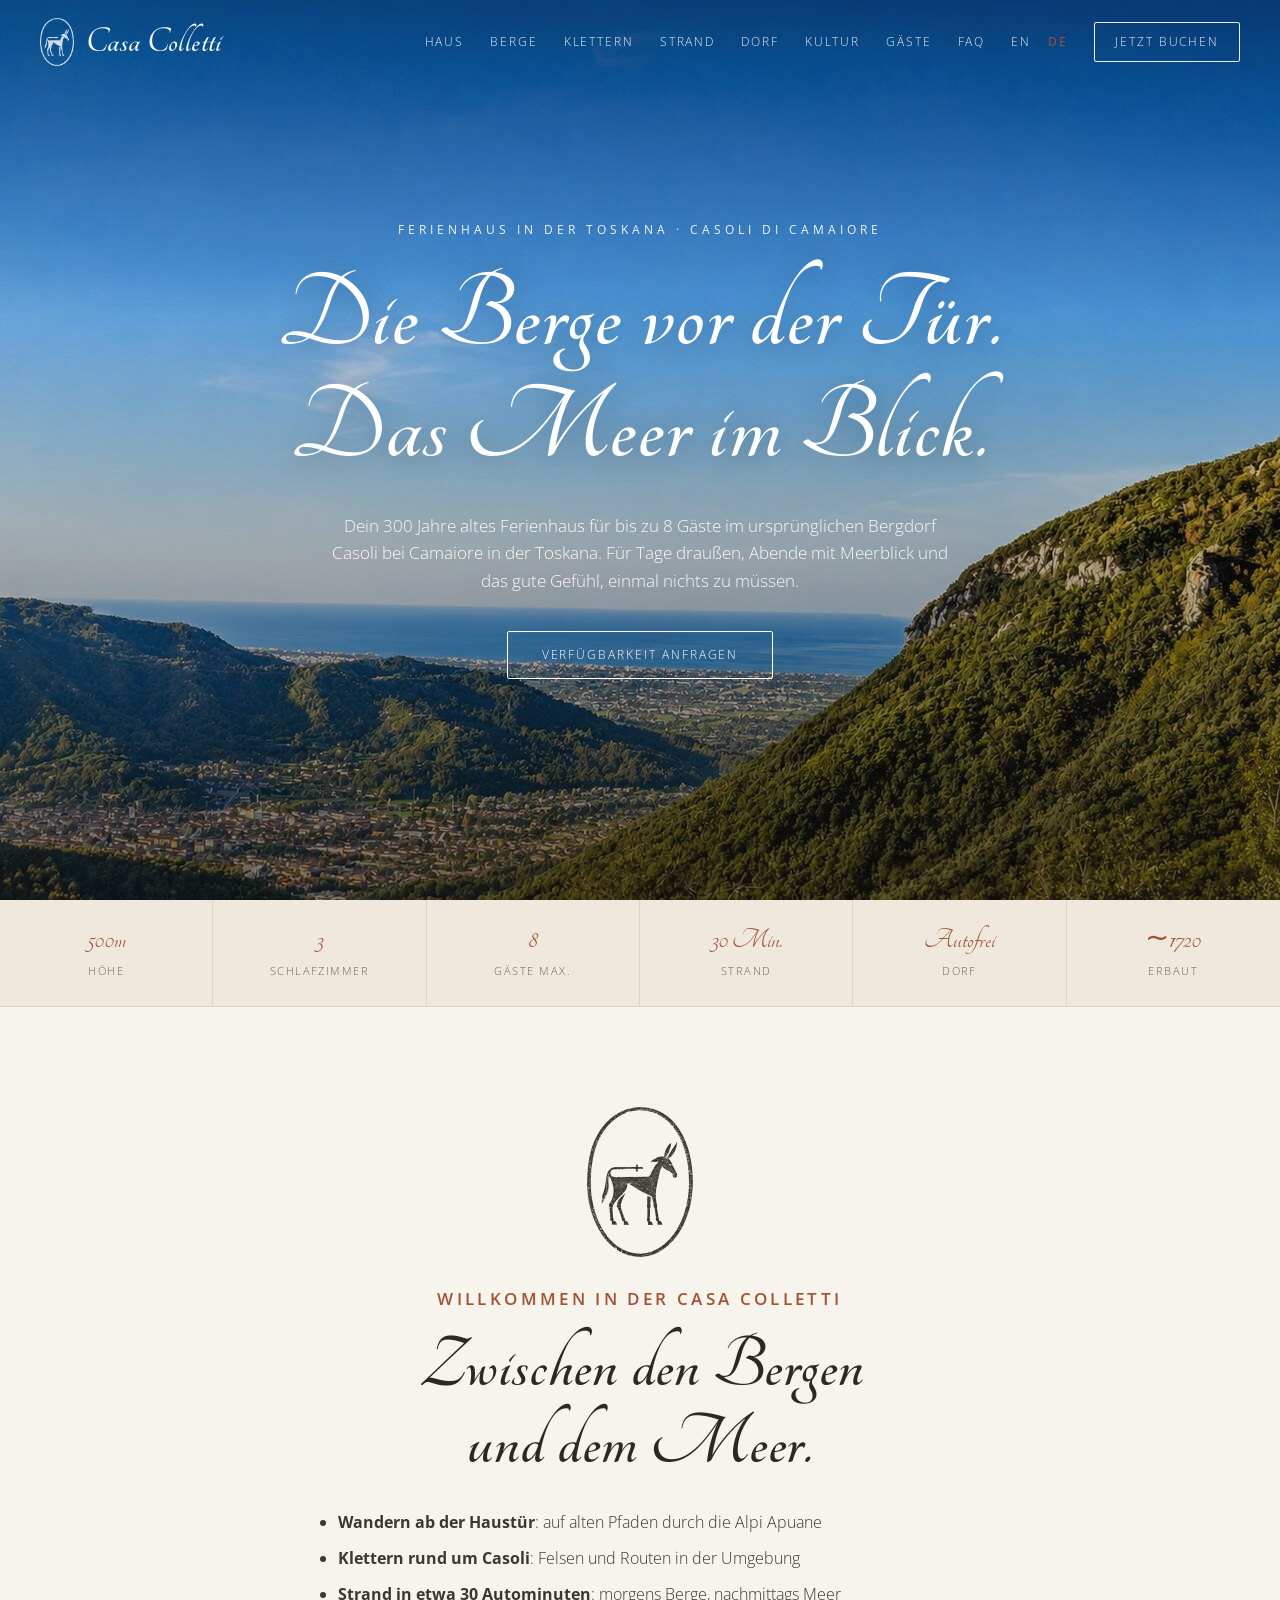
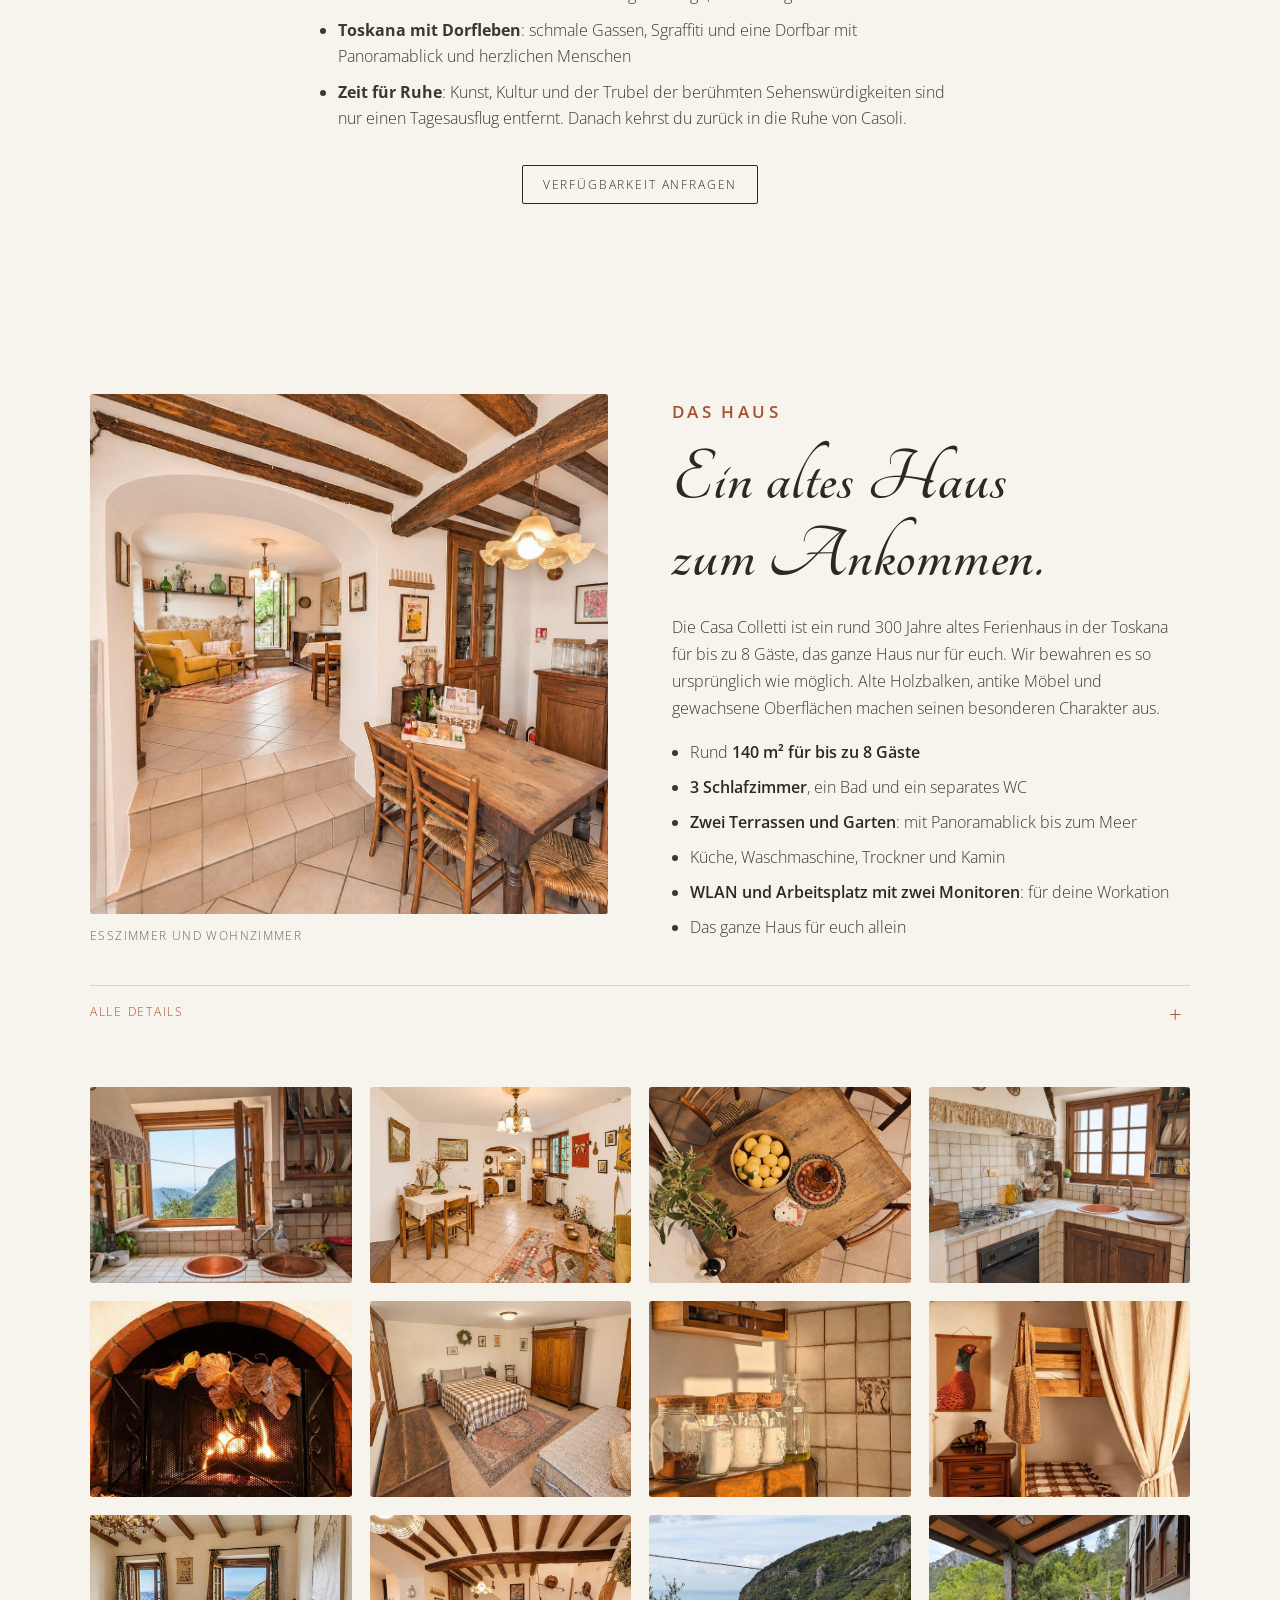
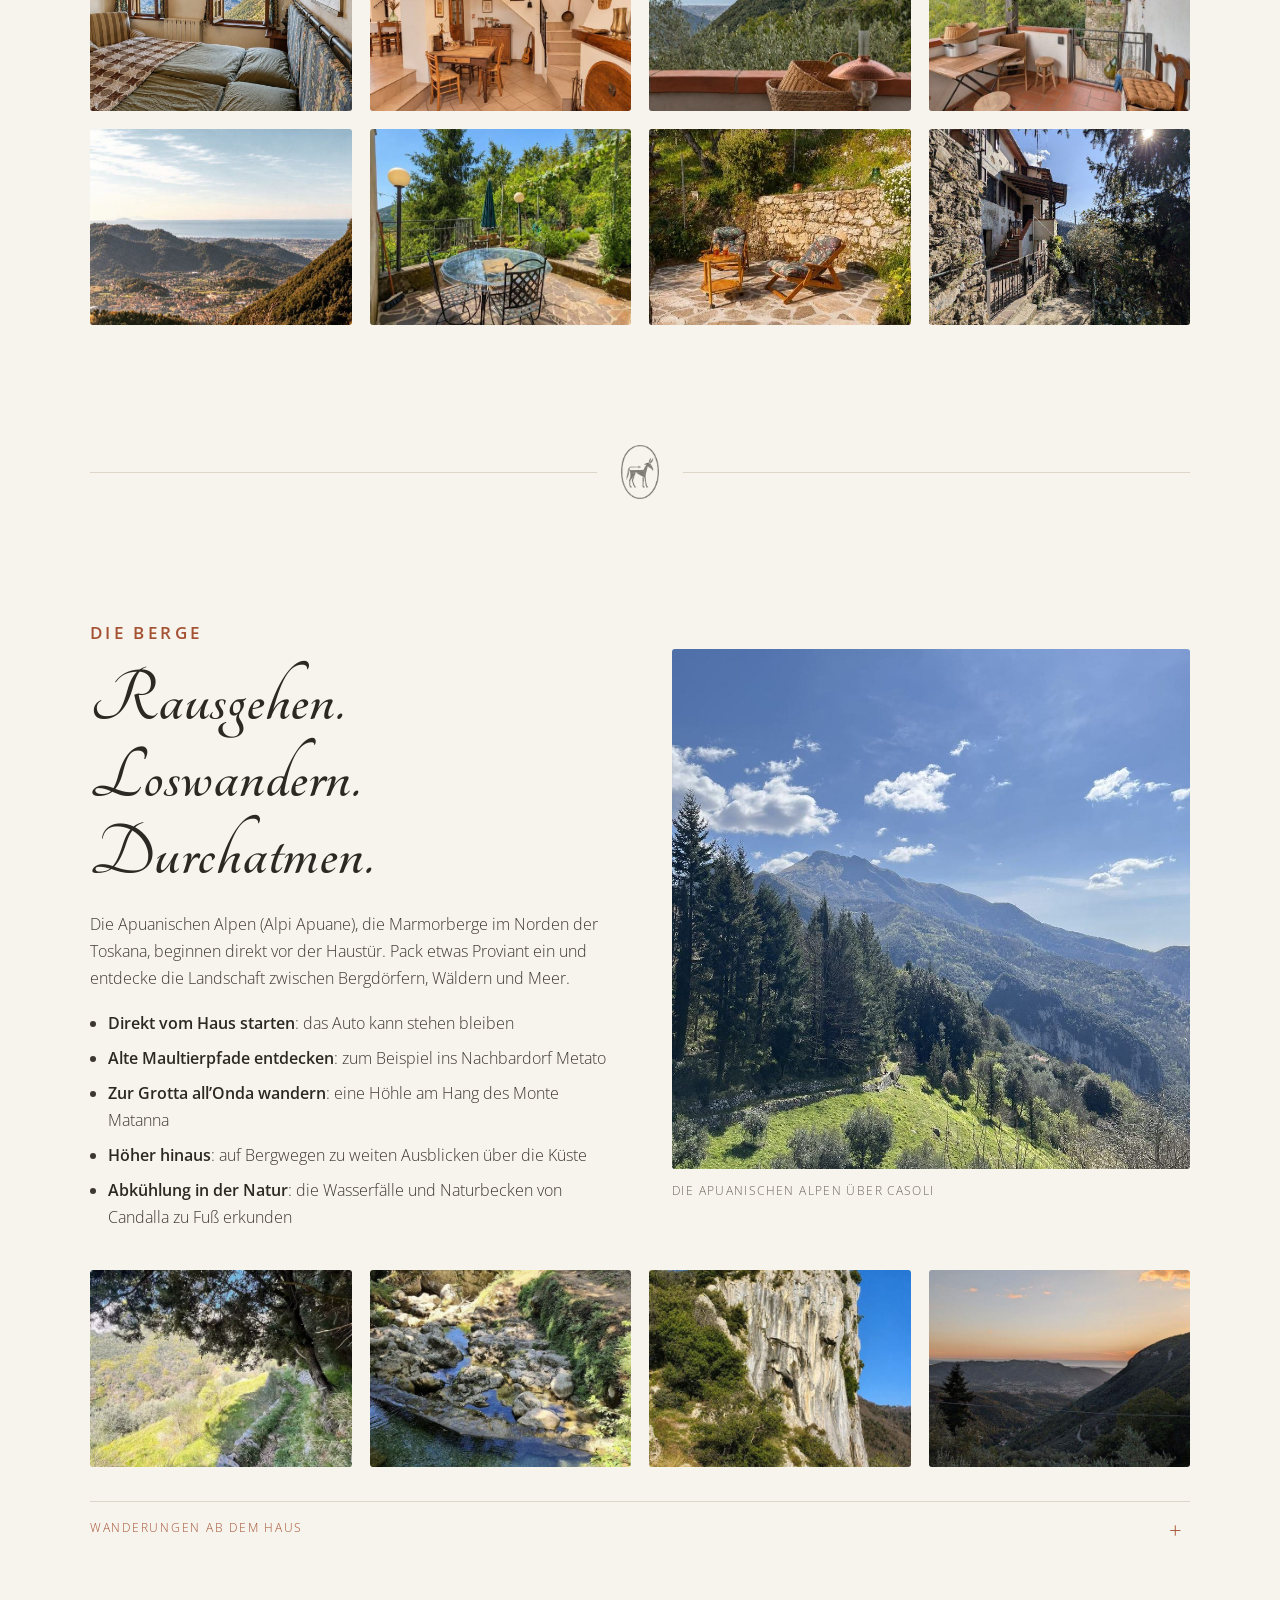
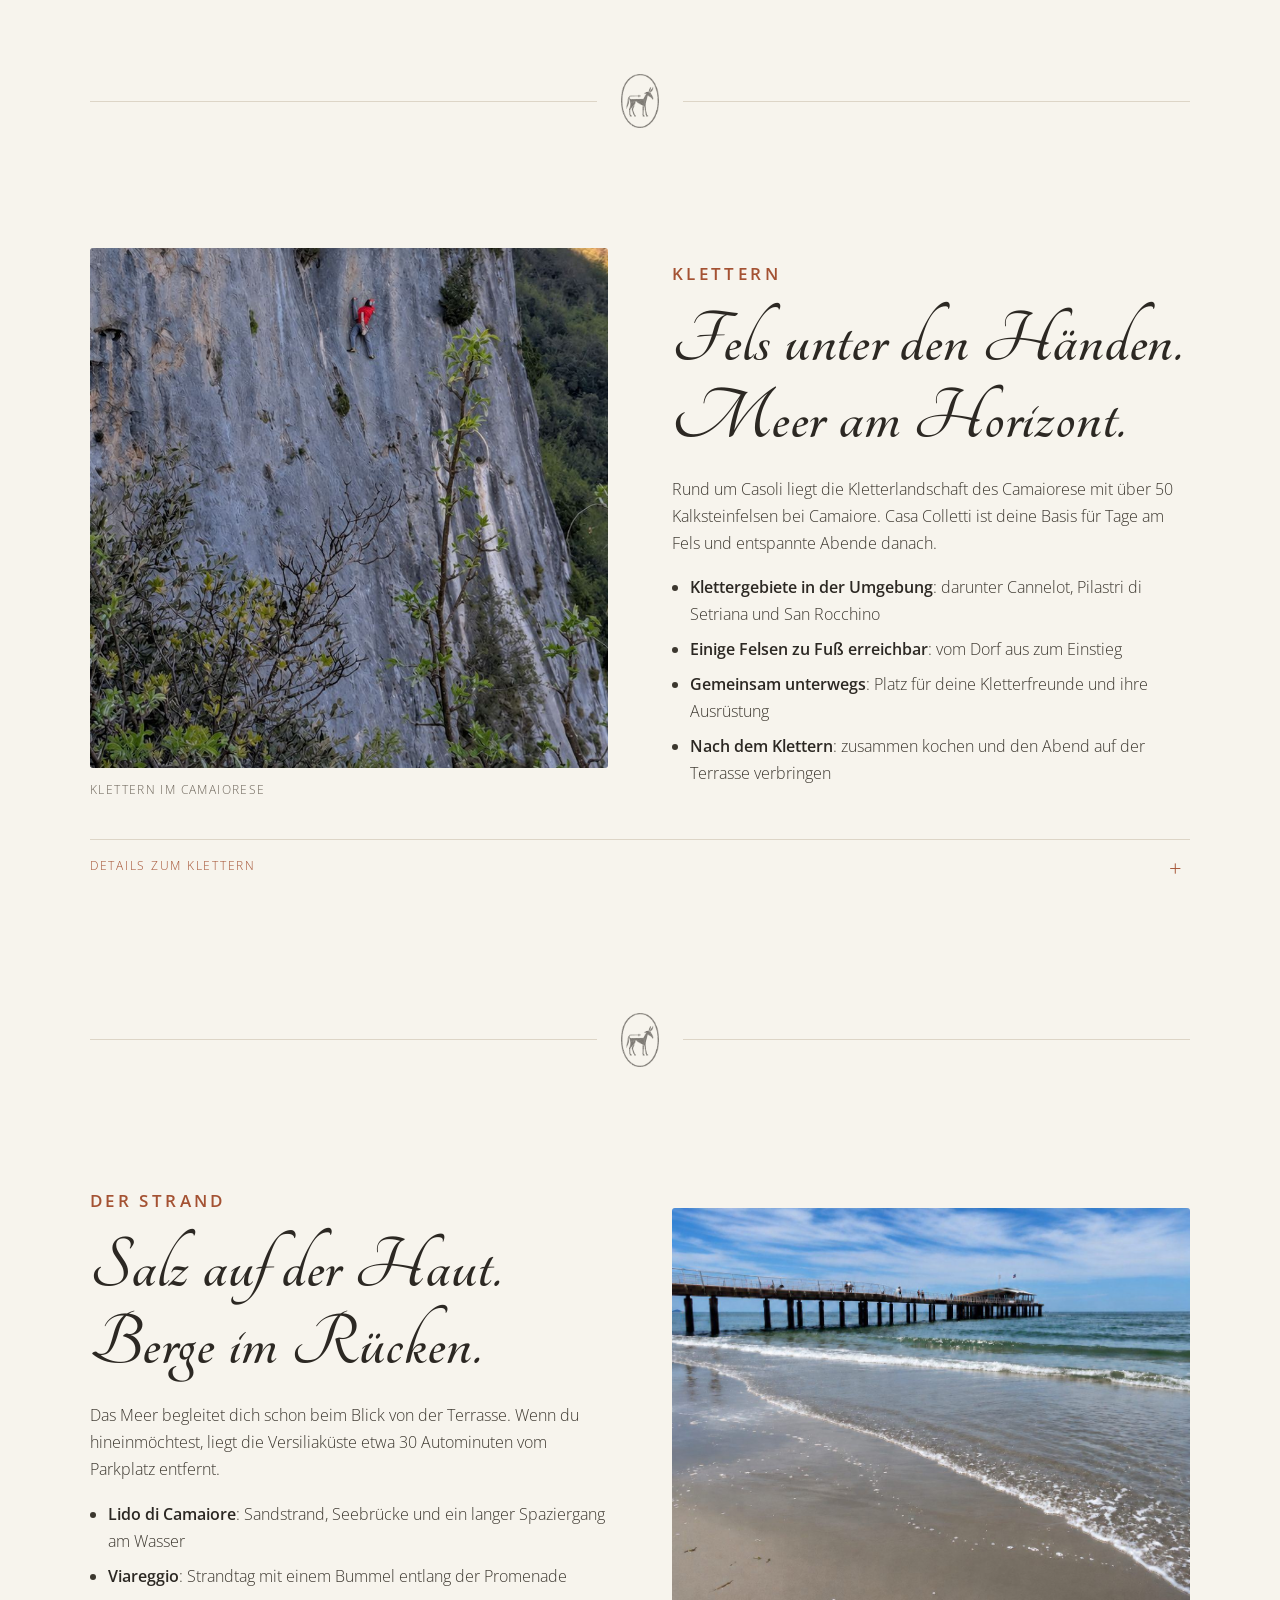
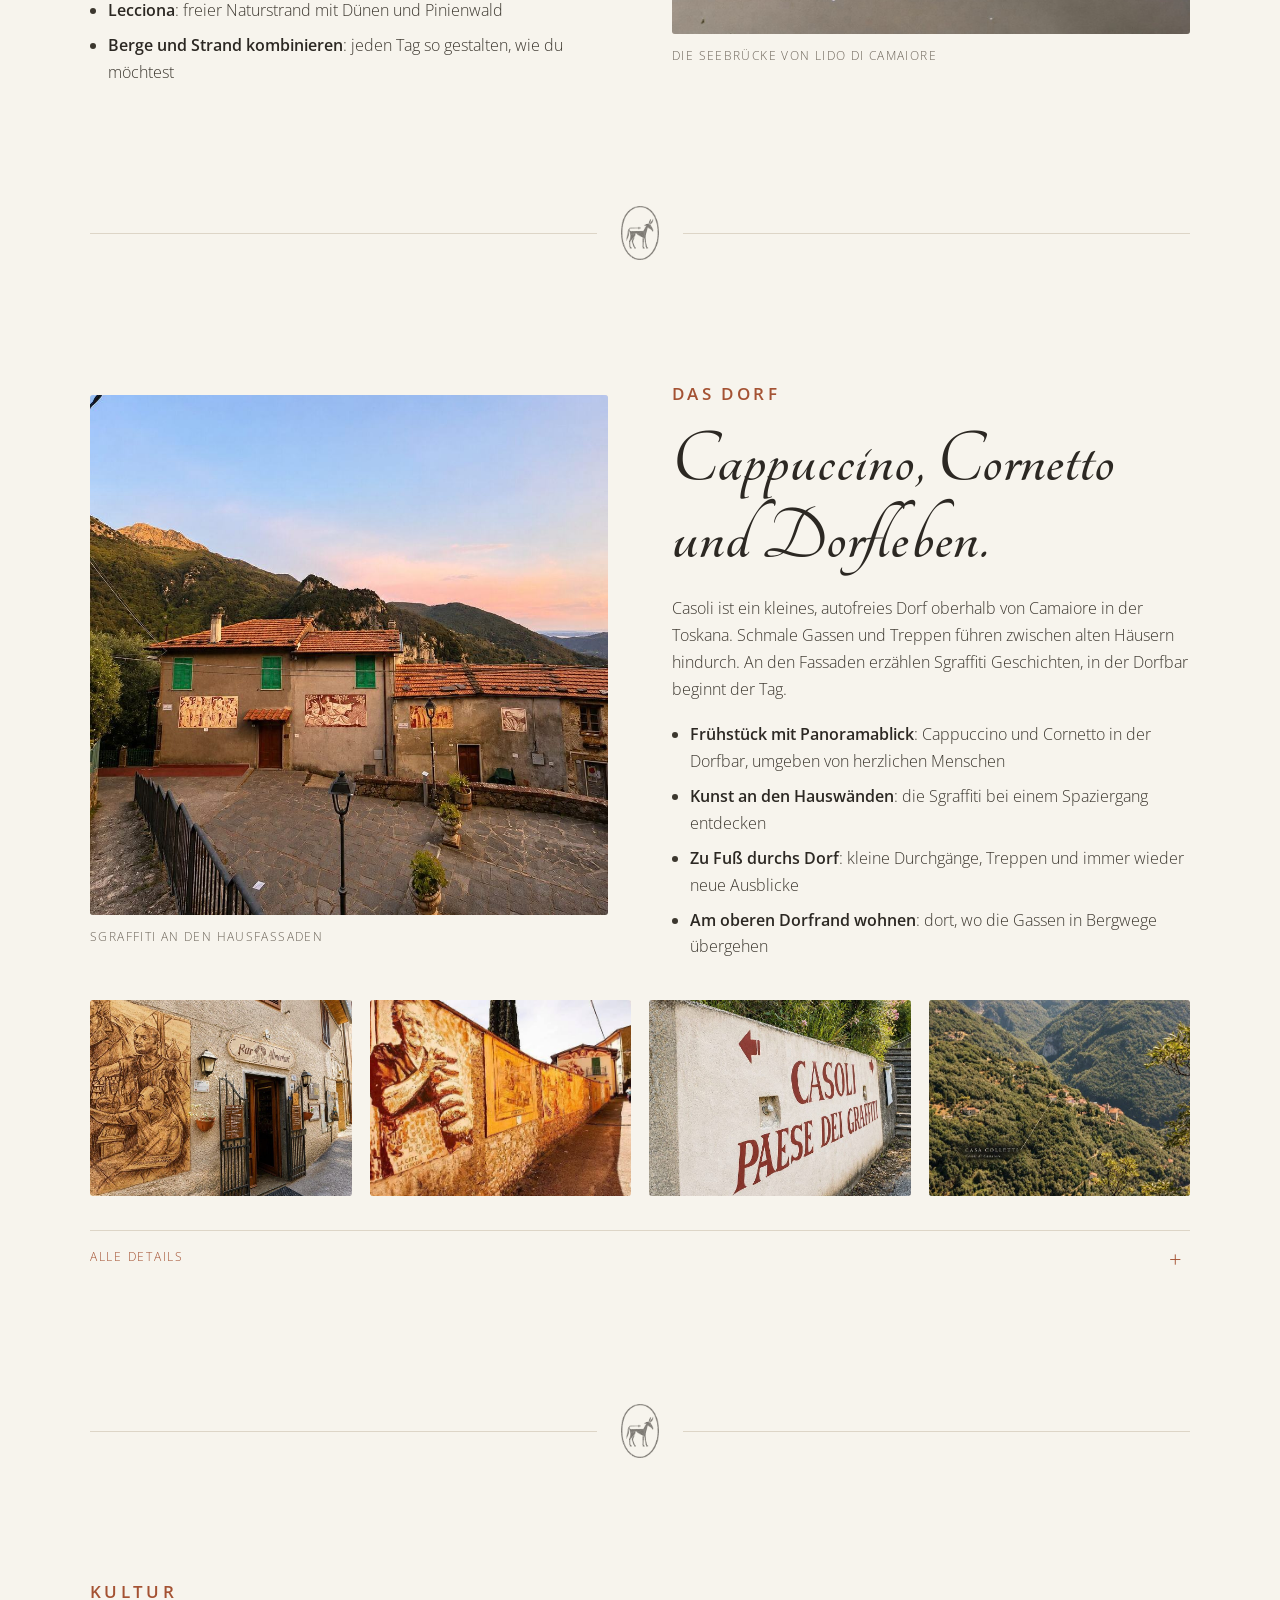
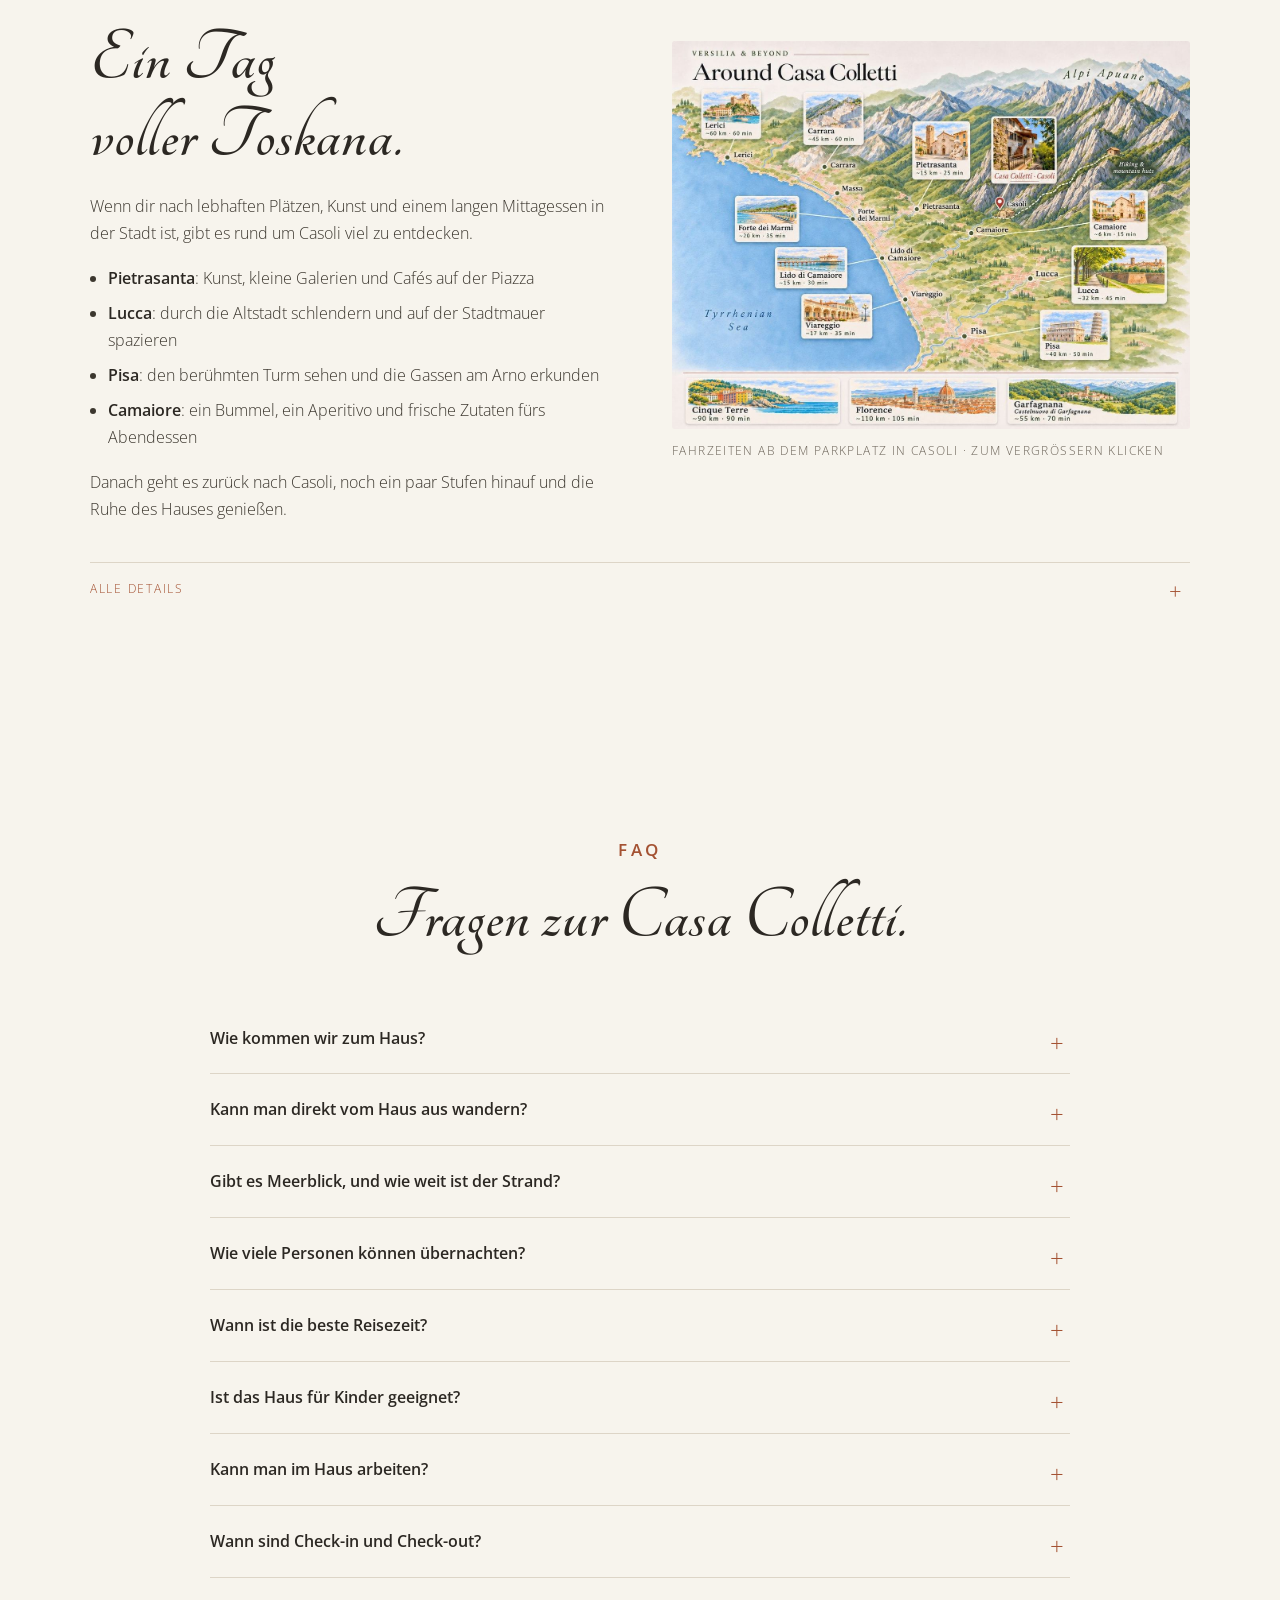
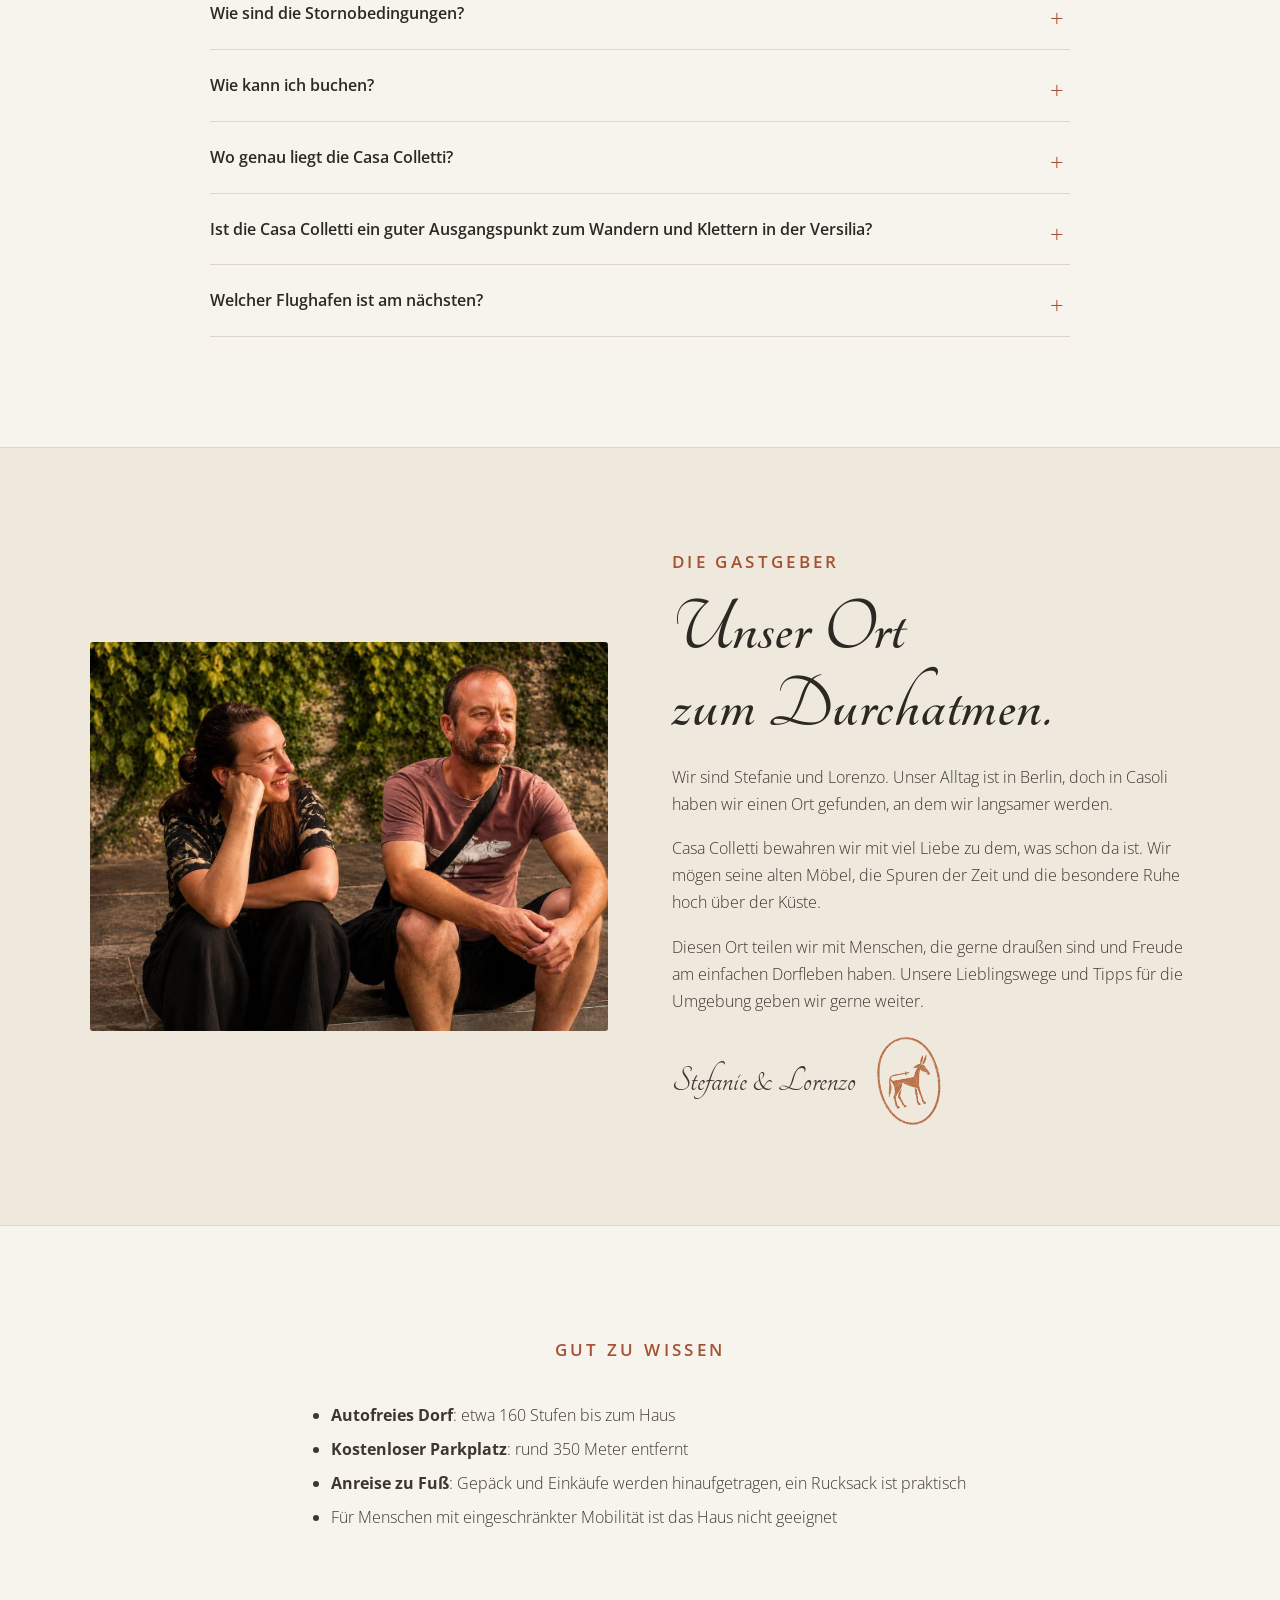
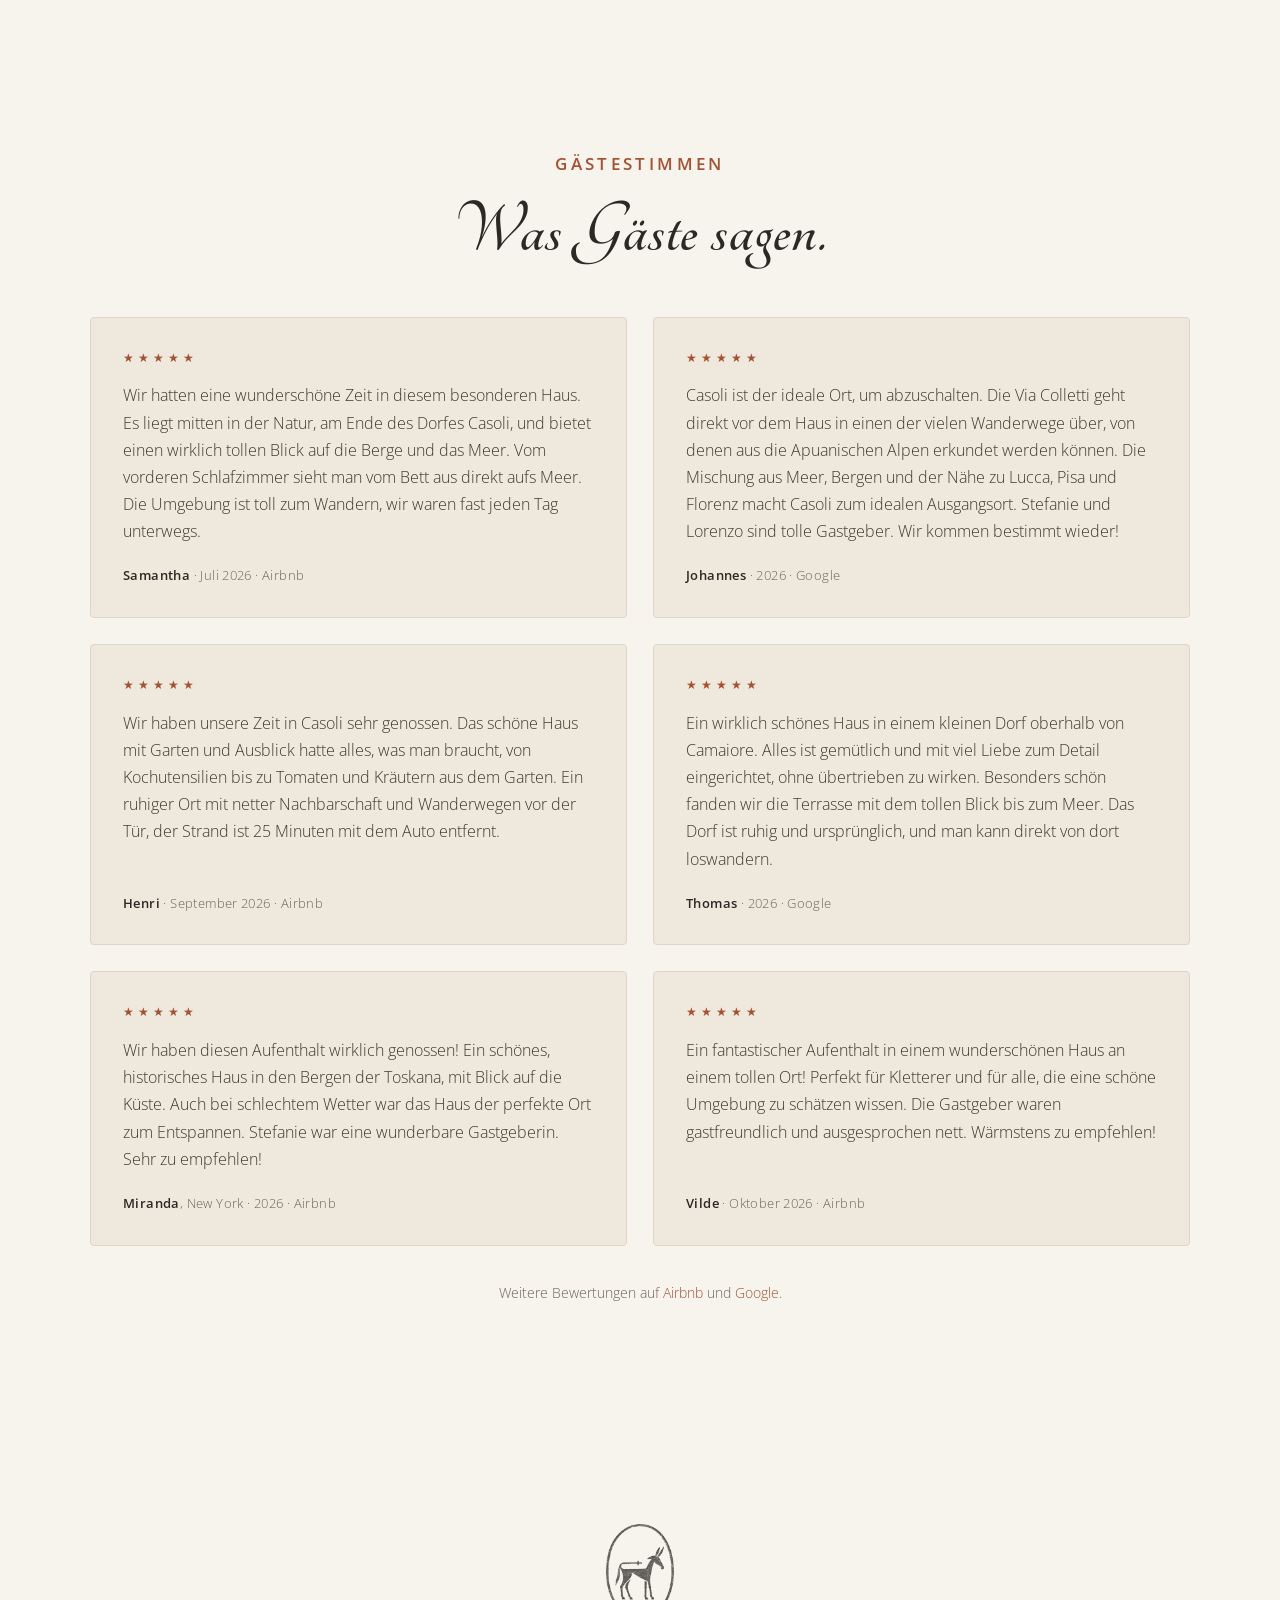
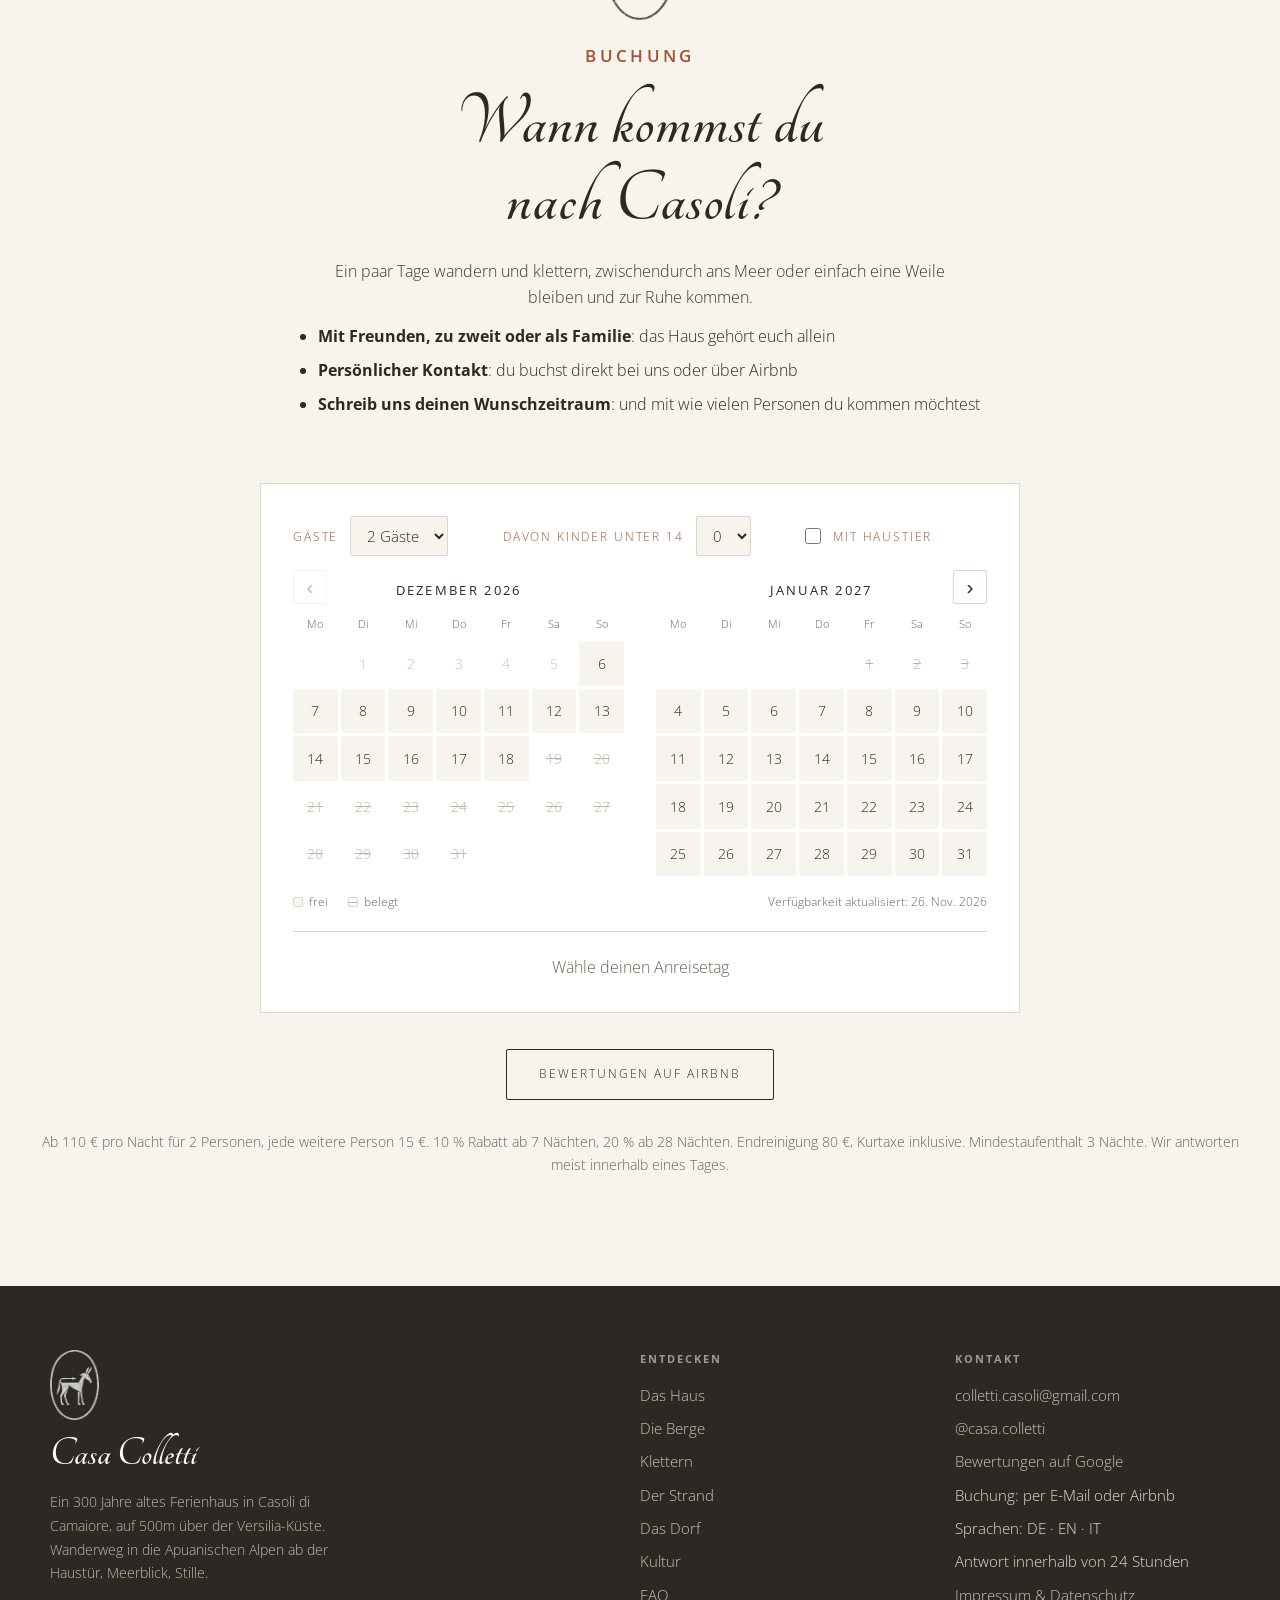
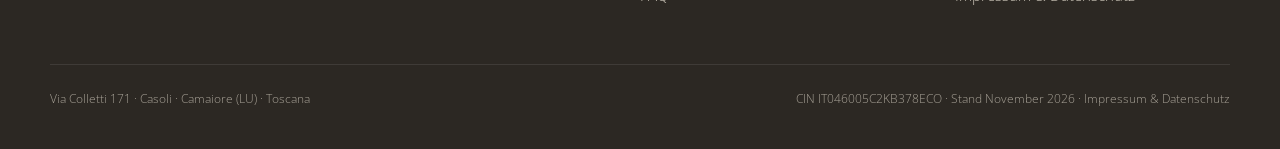
==== de.html @ 476b8777 "Fix VacationRental structured data" ====
<!DOCTYPE html>
<html lang="de">
<head>
<meta charset="UTF-8" />
<meta name="viewport" content="width=device-width, initial-scale=1.0" />
<title>Ferienhaus in der Toskana mit Wandern &amp; Meerblick | Casa Colletti</title>
<meta name="description" content="Die Casa Colletti ist ein 300 Jahre altes Ferienhaus für bis zu 8 Gäste in Casoli (Camaiore, Toskana), 500m über der Versilia-Küste. Wandern ab der Haustür, Klettern in der Nähe, Strand in 30 Minuten, Lucca in 45." />
<meta name="keywords" content="Casa Colletti, Casoli, Camaiore, Versilia, Toskana, Apuanische Alpen, Ferienhaus, Wandern, Klettern, Meerblick, paese dei graffiti" />
<meta property="og:title" content="Ferienhaus in der Toskana mit Wandern &amp; Meerblick | Casa Colletti" />
<meta property="og:description" content="Die Berge vor der Tür, das Meer im Blick. Ein 300 Jahre altes Ferienhaus im toskanischen Bergdorf Casoli." />
<meta property="og:type" content="website" />
<link rel="canonical" href="https://www.casa-colletti.com/de.html" />
<link rel="alternate" hreflang="en" href="https://www.casa-colletti.com/" />
<link rel="alternate" hreflang="de" href="https://www.casa-colletti.com/de.html" />
<link rel="alternate" hreflang="x-default" href="https://www.casa-colletti.com/" />
<meta property="og:url" content="https://www.casa-colletti.com/de.html" />
<meta property="og:locale" content="de_DE" />
<meta property="og:site_name" content="Casa Colletti" />
<meta property="og:image" content="https://www.casa-colletti.com/images/hero-valley-sea.jpg" />
<meta property="og:image" content="https://www.casa-colletti.com/images/casa-colletti-on-the-hillside-above.jpg" />
<meta name="twitter:card" content="summary_large_image" />
<meta name="geo.region" content="IT-LU" />
<meta name="geo.placename" content="Casoli di Camaiore" />
<meta name="geo.position" content="43.9617;10.3269" />
<meta name="ICBM" content="43.9617, 10.3269" />
<script type="application/ld+json">
{
 "@context": "https://schema.org",
 "@type": "VacationRental",
 "priceRange": "€110 to €240 per night",
 "@id": "https://www.casa-colletti.com/#casa-colletti",
 "name": "Casa Colletti",
 "url": "https://www.casa-colletti.com/de.html",
 "description": "300 Jahre altes Ferienhaus für bis zu 8 Gäste im autofreien Bergdorf Casoli (Camaiore, Toskana), 500 m über der Versilia-Küste. Wanderwege in die Apuanischen Alpen beginnen an der Haustür, Kletterfelsen des Camaiorese in der Nähe, Strand in Lido di Camaiore 30 Minuten mit dem Auto.",
 "image": [
  "https://www.casa-colletti.com/images/casa-colletti-on-the-hillside-above.jpg",
  "https://www.casa-colletti.com/images/the-lane-up-to-casa-colletti.jpg",
  "https://www.casa-colletti.com/images/terrace-table-with-a-view-down.jpg",
  "https://www.casa-colletti.com/images/arched-passage-from-the-dining-room.jpg",
  "https://www.casa-colletti.com/images/dining-room-and-living-room-with.jpg",
  "https://www.casa-colletti.com/images/copper-sinks-under-the-kitchen-window.jpg",
  "https://www.casa-colletti.com/images/kitchen-with-gas-stove-and-oven.jpg",
  "https://www.casa-colletti.com/images/dining-area-with-beamed-ceiling-and.jpg",
  "https://www.casa-colletti.com/images/fire-in-the-fireplace.jpg",
  "https://www.casa-colletti.com/images/bedroom-with-wooden-wardrobe.jpg",
  "https://www.casa-colletti.com/images/bunk-bed-with-linen-curtain.jpg",
  "https://www.casa-colletti.com/images/bedroom-with-two-windows-and-a.jpg",
  "https://www.casa-colletti.com/images/covered-terrace-with-table-and-benches.jpg",
  "https://www.casa-colletti.com/images/back-terrace-with-table-and-garden.jpg",
  "https://www.casa-colletti.com/images/garden-with-deck-chairs-and-stone.jpg",
  "https://www.casa-colletti.com/images/view-from-casoli-over-camaiore-to.jpg",
  "https://www.casa-colletti.com/images/hero-valley-sea.jpg"
 ],
 "inLanguage": "de",
 "address": {
  "@type": "PostalAddress",
  "streetAddress": "Via Colletti 171",
  "addressLocality": "Casoli di Camaiore",
  "addressRegion": "LU",
  "addressCountry": "IT"
 },
 "geo": {
  "@type": "GeoCoordinates",
  "latitude": 43.961847,
  "longitude": 10.324581
 },
 "containedInPlace": {
  "@type": "Place",
  "name": "Casoli di Camaiore, Versilia, Toscana"
 },
 "containsPlace": {
  "@type": "Accommodation",
  "additionalType": "EntirePlace",
  "numberOfBedrooms": 3,
  "numberOfFullBathrooms": 1,
  "numberOfPartialBathrooms": 1,
  "bed": {
   "@type": "BedDetails",
   "numberOfBeds": 8
  },
  "occupancy": {
   "@type": "QuantitativeValue",
   "value": 8
  },
  "floorSize": {
   "@type": "QuantitativeValue",
   "value": 140,
   "unitCode": "MTK"
  },
  "amenityFeature": [
   {
    "@type": "LocationFeatureSpecification",
    "name": "WLAN",
    "value": true
   },
   {
    "@type": "LocationFeatureSpecification",
    "name": "Arbeitsplatz mit zwei Monitoren",
    "value": true
   },
   {
    "@type": "LocationFeatureSpecification",
    "name": "Kamin",
    "value": true
   },
   {
    "@type": "LocationFeatureSpecification",
    "name": "Küche",
    "value": true
   },
   {
    "@type": "LocationFeatureSpecification",
    "name": "Gasherd",
    "value": true
   },
   {
    "@type": "LocationFeatureSpecification",
    "name": "Spülmaschine",
    "value": true
   },
   {
    "@type": "LocationFeatureSpecification",
    "name": "Waschmaschine",
    "value": true
   },
   {
    "@type": "LocationFeatureSpecification",
    "name": "Trockner",
    "value": true
   },
   {
    "@type": "LocationFeatureSpecification",
    "name": "Zwei Terrassen",
    "value": true
   },
   {
    "@type": "LocationFeatureSpecification",
    "name": "Garten",
    "value": true
   },
   {
    "@type": "LocationFeatureSpecification",
    "name": "Meerblick",
    "value": true
   },
   {
    "@type": "LocationFeatureSpecification",
    "name": "Bergblick",
    "value": true
   },
   {
    "@type": "LocationFeatureSpecification",
    "name": "Kostenloser Parkplatz in der Nähe",
    "value": true
   }
  ]
 },
 "checkinTime": "12:00",
 "checkoutTime": "16:00",
 "email": "colletti.casoli@gmail.com",
 "identifier": "CIN IT046005C2KB378ECO",
 "knowsLanguage": [
  "de",
  "en",
  "it"
 ],
 "sameAs": [
  "https://www.airbnb.de/rooms/1688939099606951713",
  "https://www.instagram.com/casa.colletti/",
  "https://share.google/Dw5e98mey6lZCneYt"
 ],
 "alternateName": "Casa Colletti, Casoli di Camaiore, Tuscany"
}
</script>
<script type="application/ld+json">
{
 "@context": "https://schema.org",
 "@type": "FAQPage",
 "inLanguage": "de",
 "mainEntity": [
  {
   "@type": "Question",
   "name": "Wie kommen wir zum Haus?",
   "acceptedAnswer": {
    "@type": "Answer",
    "text": "Die Casa Colletti liegt im autofreien Herzen von Casoli, und genau das macht einen großen Teil ihres Charmes aus. Ihr parkt kostenlos etwa 350m unterhalb des Hauses und geht dann rund 160 Stufen hinauf, etwa 10 Minuten. Gepäck und Einkäufe werden von Hand hochgetragen, deshalb ist ein Rucksack praktischer als ein großer Koffer. Wegen der Stufen ist das Haus für Gäste mit eingeschränkter Mobilität leider nicht geeignet."
   }
  },
  {
   "@type": "Question",
   "name": "Kann man direkt vom Haus aus wandern?",
   "acceptedAnswer": {
    "@type": "Answer",
    "text": "Ja! Ein Wanderweg beginnt direkt an der Haustür und führt euch in den Naturpark der Apuanischen Alpen. Das Auto kann den ganzen Tag stehen bleiben."
   }
  },
  {
   "@type": "Question",
   "name": "Gibt es Meerblick, und wie weit ist der Strand?",
   "acceptedAnswer": {
    "@type": "Answer",
    "text": "Ja, von der Terrasse blickt ihr über die Versilia-Küste bis zum Meer. Nach Lido di Camaiore sind es etwa 30 Minuten mit dem Auto, nach Forte dei Marmi und Viareggio etwa 35 Minuten."
   }
  },
  {
   "@type": "Question",
   "name": "Wie viele Personen können übernachten?",
   "acceptedAnswer": {
    "@type": "Answer",
    "text": "Bis zu 8 Gäste: drei Schlafzimmer mit acht Betten, 140m² auf zwei Etagen, ein Bad mit Dusche und Badewanne plus ein separates WC. Das ganze Haus, beide Terrassen und der Garten sind nur für euch."
   }
  },
  {
   "@type": "Question",
   "name": "Wann ist die beste Reisezeit?",
   "acceptedAnswer": {
    "@type": "Answer",
    "text": "Die Casa Colletti ist zu jeder Jahreszeit schön. Frühling (April bis Anfang Juni) und Herbst (September und Oktober) sind perfekt zum Wandern, mit milden Tagen und klarer Sicht. Im Sommer lockt der Strand, und im Winter macht der Kamin das Haus gemütlich."
   }
  },
  {
   "@type": "Question",
   "name": "Ist das Haus für Kinder geeignet?",
   "acceptedAnswer": {
    "@type": "Answer",
    "text": "Kinder sind herzlich willkommen! Wenn sie die 160 Stufen selbst schaffen, werden sie das Dorf und die Wanderwege lieben. Ein Kinderwagen lässt sich nicht bis zum Haus bringen, eine Babytrage ist deshalb die bessere Wahl. Es gibt keinen Pool, aber die Naturpools im Candalla-Tal sind im Sommer eine wunderbare Alternative."
   }
  },
  {
   "@type": "Question",
   "name": "Kann man im Haus arbeiten?",
   "acceptedAnswer": {
    "@type": "Answer",
    "text": "Ja. Das WLAN ist zuverlässig, und es gibt einen Arbeitsplatz mit zwei Monitoren. Morgens arbeiten, nachmittags in die Berge."
   }
  },
  {
   "@type": "Question",
   "name": "Wann sind Check-in und Check-out?",
   "acceptedAnswer": {
    "@type": "Answer",
    "text": "Check-in ab 12:00 Uhr, Check-out bis 16:00 Uhr. Alle Details zur Ankunft schicken wir euch nach der Buchung. Wenn ihr früher ankommen oder später abreisen möchtet, fragt einfach, wir machen es möglich, wenn es geht."
   }
  },
  {
   "@type": "Question",
   "name": "Wie sind die Stornobedingungen?",
   "acceptedAnswer": {
    "@type": "Answer",
    "text": "Pläne können sich ändern, das wissen wir. Bei einer Stornierung 14 Tage oder mehr vor Anreise bekommt ihr den vollen Betrag zurück. Zwischen 14 und 7 Tagen vor Anreise berechnen wir 30% der Buchung. Stornierungen weniger als 7 Tage vor Anreise können nicht erstattet werden."
   }
  },
  {
   "@type": "Question",
   "name": "Wie kann ich buchen?",
   "acceptedAnswer": {
    "@type": "Answer",
    "text": "Schreibt uns einfach an colletti.casoli@gmail.com mit euren Wunschdaten, oder bucht über Airbnb. Der Mindestaufenthalt beträgt 3 Nächte. Wir antworten in der Regel innerhalb eines Tages."
   }
  },
  {
   "@type": "Question",
   "name": "Wo genau liegt die Casa Colletti?",
   "acceptedAnswer": {
    "@type": "Answer",
    "text": "Die Casa Colletti ist ein Ferienhaus in Casoli, einem Bergdorf in der Gemeinde Camaiore (Provinz Lucca, Toskana), auf 500m über der Versilia-Küste. Zum Strand in Lido di Camaiore sind es etwa 30 Minuten mit dem Auto, nach Lucca etwa 45 Minuten und nach Pisa etwa 50 Minuten."
   }
  },
  {
   "@type": "Question",
   "name": "Ist die Casa Colletti ein guter Ausgangspunkt zum Wandern und Klettern in der Versilia?",
   "acceptedAnswer": {
    "@type": "Answer",
    "text": "Ja. Wanderwege in die Apuanischen Alpen beginnen direkt an der Haustür, und das Haus liegt mitten im Klettergebiet Camaiorese mit Felsen wie Cannelot, Pilastro di Setriana und San Rocchino. Einige davon sind vom Dorf aus zu Fuß erreichbar."
   }
  },
  {
   "@type": "Question",
   "name": "Welcher Flughafen ist am nächsten?",
   "acceptedAnswer": {
    "@type": "Answer",
    "text": "Am nächsten liegt der Flughafen Pisa, etwa 50 Minuten mit dem Auto. Der Flughafen Florenz ist etwa 1 Stunde 30 Minuten entfernt. Für Ausflüge ist ein Auto praktisch, es bleibt auf dem kostenlosen Parkplatz unterhalb des Dorfes."
   }
  }
 ]
}
</script>

<link rel="preload" href="fonts/open-sans-latin.woff2" as="font" type="font/woff2" crossorigin />
<style>
@font-face{font-family:'Open Sans';font-style:normal;font-weight:300 800;font-stretch:100%;font-display:swap;src:url(fonts/open-sans-latin.woff2) format('woff2');unicode-range: U+0000-00FF, U+0131, U+0152-0153, U+02BB-02BC, U+02C6, U+02DA, U+02DC, U+0304, U+0308, U+0329, U+2000-206F, U+20AC, U+2122, U+2191, U+2193, U+2212, U+2215, U+FEFF, U+FFFD;}
@font-face{font-family:'Tangerine';font-style:normal;font-weight:400;font-display:swap;src:url(fonts/tangerine-400-latin.woff2) format('woff2');unicode-range: U+0000-00FF, U+0131, U+0152-0153, U+02BB-02BC, U+02C6, U+02DA, U+02DC, U+0304, U+0308, U+0329, U+2000-206F, U+20AC, U+2122, U+2191, U+2193, U+2212, U+2215, U+FEFF, U+FFFD;}
@font-face{font-family:'Tangerine';font-style:normal;font-weight:700;font-display:swap;src:url(fonts/tangerine-700-latin.woff2) format('woff2');unicode-range: U+0000-00FF, U+0131, U+0152-0153, U+02BB-02BC, U+02C6, U+02DA, U+02DC, U+0304, U+0308, U+0329, U+2000-206F, U+20AC, U+2122, U+2191, U+2193, U+2212, U+2215, U+FEFF, U+FFFD;}
</style>
<style>
  :root{
    --ink:#2c2823;
    --soft:#6b6358;
    --line:#ddd5c7;
    --paper:#f7f4ed;
    --paper-2:#efe9dd;
    --terra:#a45233;
    --terra-dark:#8a4329;
    --green:#4d5a44;
    --serif:'Tangerine', 'Cormorant Garamond', Georgia, serif;
    --sans:'Open Sans', -apple-system, BlinkMacSystemFont, 'Segoe UI', sans-serif;
  }
  *{box-sizing:border-box;margin:0;padding:0}
  html{scroll-behavior:smooth}
  body{
    font-family:var(--sans);
    color:var(--ink);
    background:var(--paper);
    font-weight:300;
    line-height:1.65;
    -webkit-font-smoothing:antialiased;
  }
  img{display:block;max-width:100%}
  a{color:inherit;text-decoration:none}

  /* ---------- NAV ---------- */
  header.nav{
    position:fixed;top:0;left:0;right:0;z-index:50;
    display:flex;align-items:center;justify-content:space-between;
    padding:18px 40px;
    background:rgba(247,244,237,0);
    transition:background .4s ease, padding .4s ease, box-shadow .4s ease;
  }
  header.nav.scrolled{
    background:rgba(247,244,237,.96);
    box-shadow:0 1px 0 var(--line);
    padding:12px 40px;
  }
  .brand{
    font-family:var(--serif);
    font-size:2.3rem;font-weight:700;letter-spacing:.01em;line-height:1;
    color:#fff;transition:color .4s ease;
  }
  header.nav.scrolled .brand{color:var(--ink)}
  nav.menu{display:flex;align-items:center;gap:26px}
  nav.menu a{
    font-size:.74rem;letter-spacing:.16em;text-transform:uppercase;
    color:#fff;opacity:.92;transition:color .4s ease, opacity .2s ease;
  }
  header.nav.scrolled nav.menu a{color:var(--ink)}
  nav.menu a:hover{opacity:.6}
  .lang{display:flex;gap:6px;font-size:.72rem;letter-spacing:.12em}
  .lang a.active{color:var(--terra);font-weight:500}
  .lang span{opacity:.5}
  .btn{
    display:inline-block;border:1px solid currentColor;
    padding:9px 20px;font-size:.72rem;letter-spacing:.16em;text-transform:uppercase;
    border-radius:2px;transition:background .25s ease,color .25s ease;
  }
  nav.menu .btn{color:#fff}
  header.nav.scrolled nav.menu .btn{color:var(--terra)}
  nav.menu .btn:hover{background:var(--terra);border-color:var(--terra);color:#fff;opacity:1}
  .menu-toggle{display:none;background:none;border:none;cursor:pointer;color:#fff}
  header.nav.scrolled .menu-toggle{color:var(--ink)}

  /* ---------- HERO ---------- */
  .hero{
    position:relative;height:100vh;min-height:600px;
    display:flex;align-items:center;justify-content:center;text-align:center;
    color:#fff;overflow:hidden;
    background:linear-gradient(160deg,#7d8a72,#5a6450);
  }
  .hero img.bg{
    position:absolute;inset:0;width:100%;height:100%;object-fit:cover;
    z-index:0;
  }
  .hero::after{
    content:"";position:absolute;inset:0;z-index:1;
    background:linear-gradient(180deg,rgba(20,18,15,.45),rgba(20,18,15,.15) 35%,rgba(20,18,15,.55));
  }
  .hero-inner{position:relative;z-index:2;padding:0 24px;max-width:900px}
  .eyebrow{
    font-size:.78rem;letter-spacing:.32em;text-transform:uppercase;
    opacity:.92;margin-bottom:22px;
  }
  .hero h1{
    font-family:var(--serif);font-weight:700;
    font-size:clamp(3.6rem,9vw,7rem);line-height:1;letter-spacing:.01em;
    text-shadow:0 2px 30px rgba(0,0,0,.3);
  }
  .hero p.sub{
    margin:26px auto 0;max-width:620px;font-size:1.05rem;font-weight:300;opacity:.95;
  }
  .hero .btn.book{
    margin-top:36px;border-color:#fff;color:#fff;padding:13px 34px;font-size:.76rem;
  }
  .hero .btn.book:hover{background:#fff;color:var(--ink)}

  /* ---------- FACT STRIP ---------- */
  .strip{
    display:grid;grid-template-columns:repeat(6,1fr);
    background:var(--paper-2);border-bottom:1px solid var(--line);
  }
  .strip .cell{
    padding:26px 14px;text-align:center;border-right:1px solid var(--line);
  }
  .strip .cell:last-child{border-right:none}
  .strip .k{font-family:var(--serif);font-size:1.8rem;color:var(--terra);line-height:1}
  .strip .l{font-size:.66rem;letter-spacing:.14em;text-transform:uppercase;color:var(--soft);margin-top:8px}

  /* ---------- SECTIONS ---------- */
  section.block{padding:110px 40px;max-width:1180px;margin:0 auto}
  .sec-label{
    font-size:.72rem;letter-spacing:.26em;text-transform:uppercase;color:var(--terra);
    margin-bottom:18px;
  }
  h2{
    font-family:var(--serif);font-weight:700;
    font-size:clamp(3rem,6vw,5rem);line-height:1;letter-spacing:.01em;
    margin-bottom:6px;
  }
  .split{display:grid;grid-template-columns:1fr 1fr;gap:64px;align-items:start}
  .split .text{padding-top:30px}
  .split .media{margin-top:70px}
  .split.rev .text{order:2;padding-top:70px}
  .split.rev .media{order:1;margin-top:0}
  .text p{margin-top:18px;color:#3c372f;font-size:1.02rem}
  .media{position:relative}
  .media img{
    width:100%;height:520px;object-fit:cover;border-radius:3px;
    background:linear-gradient(135deg,var(--paper-2),#d9cfbd);
  }
  .media .caption{
    font-size:.72rem;letter-spacing:.12em;text-transform:uppercase;color:var(--soft);
    margin-top:12px;
  }

  /* spec table */
  .specs{margin-top:34px;border-top:1px solid var(--line)}
  .specs .row{
    display:flex;justify-content:space-between;gap:20px;
    padding:11px 0;border-bottom:1px solid var(--line);
    font-size:.92rem;
  }
  .specs .row .sk{color:var(--soft);letter-spacing:.04em}
  .specs .row .sv{text-align:right;color:var(--ink)}

  /* full-bleed image band */
  .band{
    height:70vh;min-height:420px;position:relative;overflow:hidden;
    background:linear-gradient(160deg,#8a7d68,#5e5544);
    display:flex;align-items:center;justify-content:center;
  }
  .band img{position:absolute;inset:0;width:100%;height:100%;object-fit:cover}
  .band::after{content:"";position:absolute;inset:0;background:rgba(25,22,18,.34)}
  .band .quote{
    position:relative;z-index:2;color:#fff;text-align:center;max-width:860px;padding:0 30px;
    font-family:var(--serif);font-weight:700;font-size:clamp(2.6rem,5vw,4.2rem);line-height:1.15;
    text-shadow:0 2px 24px rgba(0,0,0,.4);
  }

  /* gallery grid for walks / climbing tables */
  table.data{width:100%;border-collapse:collapse;margin-top:30px;font-size:.92rem}
  table.data th{
    text-align:left;font-weight:500;letter-spacing:.08em;text-transform:uppercase;
    font-size:.68rem;color:var(--terra);padding:0 16px 12px 0;border-bottom:1px solid var(--line);
  }
  table.data td{padding:16px 16px 16px 0;border-bottom:1px solid var(--line);vertical-align:top;color:#3c372f}
  table.data td:first-child{font-weight:400;color:var(--ink);white-space:nowrap}
  table.data td.t{white-space:nowrap;color:var(--soft)}
  .fine{font-size:.82rem;color:var(--soft);margin-top:18px;font-style:italic}

  /* photo gallery, staggered */
  .gallery{display:grid;grid-template-columns:repeat(3,1fr);gap:18px;margin-top:8px;align-items:start}
  .gallery img{
    width:100%;object-fit:cover;border-radius:3px;
    background:linear-gradient(135deg,var(--paper-2),#d9cfbd);
  }
  .gallery img:nth-child(3n+1){aspect-ratio:4/3}
  .gallery img:nth-child(3n+2){aspect-ratio:3/4;margin-top:54px}
  .gallery img:nth-child(3n){aspect-ratio:1/1;margin-top:26px}

  /* FAQ */
  .faq{max-width:860px;margin:0 auto}
  details.q{border-bottom:1px solid var(--line)}
  details.q summary{
    list-style:none;cursor:pointer;padding:22px 40px 22px 0;position:relative;
    font-family:var(--sans);font-size:1.02rem;font-weight:600;color:var(--ink);
  }
  details.q summary::-webkit-details-marker{display:none}
  details.q summary::after{
    content:"+";position:absolute;right:6px;top:20px;font-size:1.5rem;color:var(--terra);
    transition:transform .25s ease;font-family:var(--sans);font-weight:300;
  }
  details.q[open] summary::after{transform:rotate(45deg)}
  details.q .a{padding:0 0 24px;color:#3c372f;font-size:1rem;max-width:740px}

  /* hosts */
  .hosts{background:var(--paper-2);border-top:1px solid var(--line);border-bottom:1px solid var(--line)}
  .hosts .inner{max-width:1180px;margin:0 auto;padding:100px 40px;display:grid;grid-template-columns:1fr 1fr;gap:64px;align-items:center}
  .hosts .media img{height:560px}

  /* booking / footer */
  .booking{padding:110px 40px;text-align:center}
  .booking h2{margin-bottom:18px}
  .booking p.lead{max-width:660px;margin:0 auto;color:#3c372f}
  .booking .cta{display:flex;gap:16px;justify-content:center;flex-wrap:wrap;margin-top:36px}
  .booking .btn{font-size:.78rem;padding:14px 32px}
  .booking .btn.primary{background:var(--terra);border-color:var(--terra);color:#fff}
  .booking .btn.primary:hover{background:var(--terra-dark);border-color:var(--terra-dark)}
  .booking .btn.ghost:hover{background:var(--ink);border-color:var(--ink);color:#fff}
  .pricing{margin-top:30px;font-size:.88rem;color:var(--soft)}

  footer.site{background:var(--ink);color:#e9e2d4;padding:64px 40px 40px}
  footer.site .fcols{max-width:1180px;margin:0 auto;display:grid;grid-template-columns:2fr 1fr 1fr;gap:40px}
  footer.site .brand-f{font-family:var(--serif);font-weight:700;font-size:2.6rem;line-height:1;color:#fff;margin-bottom:14px}
  footer.site p{font-size:.9rem;opacity:.8;max-width:320px}
  footer.site h4{font-size:.7rem;letter-spacing:.18em;text-transform:uppercase;opacity:.6;margin-bottom:14px}
  footer.site ul{list-style:none}
  footer.site ul li{margin-bottom:9px;font-size:.92rem}
  footer.site ul li a{opacity:.85}
  footer.site ul li a:hover{opacity:1;color:#fff}
  footer.site .legal{
    max-width:1180px;margin:48px auto 0;padding-top:24px;border-top:1px solid rgba(255,255,255,.14);
    display:flex;justify-content:space-between;flex-wrap:wrap;gap:12px;font-size:.78rem;opacity:.65;
  }

  /* ---------- RESPONSIVE ---------- */
  @media(max-width:900px){
    header.nav{padding:16px 20px}
    header.nav.scrolled{padding:12px 20px}
    nav.menu{
      position:fixed;top:0;right:0;height:100vh;width:74%;max-width:320px;
      flex-direction:column;align-items:flex-start;justify-content:center;gap:22px;
      background:var(--paper);padding:40px;transform:translateX(100%);transition:transform .35s ease;
      box-shadow:-10px 0 40px rgba(0,0,0,.15);
    }
    nav.menu.open{transform:translateX(0)}
    nav.menu a,header.nav nav.menu a{color:var(--ink);font-size:.82rem}
    nav.menu .btn,header.nav nav.menu .btn{color:var(--terra)}
    .menu-toggle{display:block;z-index:60}
    .strip{grid-template-columns:repeat(3,1fr)}
    .strip .cell:nth-child(3){border-right:none}
    .strip .cell:nth-child(n+4){border-top:1px solid var(--line)}
    section.block{padding:74px 22px}
    .split,.hosts .inner{grid-template-columns:1fr;gap:30px}
    .split .text,.split.rev .text{padding-top:0}
    .split .media,.split.rev .media{margin-top:0}
    .split.rev .text{order:1}.split.rev .media{order:2}
    .media img,.hosts .media img{height:360px}
    .gallery{grid-template-columns:repeat(2,1fr);gap:12px}
    .gallery img:nth-child(3n+1),.gallery img:nth-child(3n+2),.gallery img:nth-child(3n){margin-top:0;aspect-ratio:4/3}
    footer.site .fcols{grid-template-columns:1fr;gap:30px}
  }
  @media(max-width:560px){
    .strip{grid-template-columns:repeat(2,1fr)}
    .gallery{grid-template-columns:1fr}
    table.data td:first-child{white-space:normal}
  }
</style>
<style>
.split{align-items:center}
.split .text,.split.rev .text{padding-top:0}
.split .media,.split.rev .media{margin-top:0}
.text ul{margin:18px 0 0;padding-left:1.1em;color:#3c372f;font-size:1.02rem}
.text ul li{margin-top:8px}
.text strong{color:var(--ink);font-weight:600}
section.block .split + details.more,section.block .split + .gallery{margin-top:40px}
details.more{margin-top:34px;border-top:1px solid var(--line)}
details.more summary{list-style:none;cursor:pointer;padding:16px 30px 16px 0;position:relative;font-size:.78rem;letter-spacing:.14em;text-transform:uppercase;color:var(--terra)}
details.more summary::-webkit-details-marker{display:none}
details.more summary::after{content:"+";position:absolute;right:6px;top:10px;font-size:1.4rem;font-weight:300;transition:transform .25s}
details.more[open] summary::after{transform:rotate(45deg)}
details.more .specs{margin-top:0}
.gallery{align-items:stretch}
.gallery img,.gallery img:nth-child(3n+1),.gallery img:nth-child(3n+2),.gallery img:nth-child(3n){aspect-ratio:4/3;margin-top:0;height:auto}
.sec-label{font-size:1.05rem;letter-spacing:.2em;margin-bottom:16px;font-weight:600}
details.more table.data{margin-top:0}
.gallery.four{grid-template-columns:repeat(4,1fr)}
@media(max-width:760px){.gallery.four{grid-template-columns:repeat(2,1fr)}}
.brand{display:flex;align-items:center;gap:12px}
.brand .logo{height:48px;width:auto;filter:brightness(0) invert(1);transition:filter .4s ease,height .3s ease}
header.nav.scrolled .brand .logo{filter:none;height:40px}
footer.site .logo-f{height:70px;width:auto;filter:brightness(0) invert(1);opacity:.9;margin-bottom:14px;display:block}
.booking .logo-b{height:96px;width:auto;display:block;margin:0 auto 22px;opacity:.85}
@media(max-width:760px){.brand .logo{height:36px}}
.intro-seal{text-align:center;padding:100px 24px 80px;max-width:820px;margin:0 auto}
.intro-seal img{height:150px;width:auto;display:block;margin:0 auto 28px}
.intro-seal .sec-label{text-align:center}
.intro-seal h2{margin:0 auto 20px}
.intro-seal p{max-width:620px;margin:0 auto;color:#5a544a;font-size:1.05rem;line-height:1.7}
.logo-divider{display:flex;align-items:center;gap:24px;max-width:1180px;margin:0 auto;padding:10px 40px}
.logo-divider span{flex:1;height:1px;background:var(--line)}
.logo-divider img{height:54px;width:auto;opacity:.7}
.sig-row{display:flex;align-items:center;gap:22px;margin-top:22px}
.sig-stamp{height:88px;width:auto;transform:rotate(-10deg);opacity:.85;filter:brightness(0) saturate(100%) invert(33%) sepia(53%) saturate(1200%) hue-rotate(345deg) brightness(88%)}
@media(max-width:760px){.intro-seal{padding:70px 20px 50px}.intro-seal img{height:110px}.logo-divider{padding:6px 20px}.logo-divider img{height:42px}.sig-stamp{height:66px}}
img.zoomable{cursor:zoom-in}
.lightbox{position:fixed;inset:0;background:rgba(20,18,15,.92);display:none;align-items:center;justify-content:center;z-index:200;cursor:zoom-out;padding:20px}
.lightbox.open{display:flex}
.lightbox img{max-width:100%;max-height:100%;width:auto;height:auto;border-radius:4px;box-shadow:0 10px 40px rgba(0,0,0,.4)}

.intro-seal .intro-list{text-align:left;max-width:640px;margin:26px auto 0;padding-left:1.1em;color:#3c372f;font-size:1.02rem;line-height:1.6}
.intro-seal .intro-list li{margin-top:10px}
.intro-seal .intro-btn{margin-top:34px;display:inline-block}
.good-to-know{max-width:760px;margin:0 auto;text-align:center}
.good-to-know ul{text-align:left;display:inline-block;margin:14px auto 0;padding-left:1.1em;color:#3c372f;font-size:1.02rem;line-height:1.6}
.good-to-know li{margin-top:8px}
.booking .book-list{text-align:left;display:inline-block;margin:6px auto 26px;padding-left:1.1em;line-height:1.6}
.booking .book-list li{margin-top:8px}
.hero h1 .h1-kicker{display:block;font-family:var(--sans);font-weight:400;font-size:.78rem;line-height:1.5;letter-spacing:.32em;text-transform:uppercase;opacity:.92;margin-bottom:22px;text-shadow:none}
.reviews{max-width:1180px;margin:0 auto;padding:110px 40px}
.reviews .rhead{text-align:center;margin-bottom:46px}
.rev-grid{display:grid;grid-template-columns:1fr 1fr;gap:26px}
.rev-card{background:var(--paper-2);border:1px solid var(--line);border-radius:4px;padding:30px 32px;display:flex;flex-direction:column}
.rev-card .stars{color:var(--terra);letter-spacing:4px;font-size:.78rem;margin-bottom:14px}
.rev-card p{color:#3c372f;font-size:1rem;line-height:1.7;margin:0 0 20px}
.rev-card .who{margin-top:auto;font-size:.82rem;color:var(--soft);letter-spacing:.03em}
.rev-card .who strong{color:var(--ink);font-weight:600}
.reviews .rnote{text-align:center;margin-top:36px;font-size:.86rem;color:var(--soft)}
.reviews .rnote a{color:var(--terra)}
@media(max-width:900px){.reviews{padding:74px 22px}.rev-grid{grid-template-columns:1fr;gap:16px}}
</style>
<link rel="icon" type="image/png" href="images/favicon.png" />
<link rel="stylesheet" href="booking/booking.css">
</head>
<body>

<!-- NAV -->
<header class="nav" id="nav">
  <a href="#top" class="brand"><img class="logo" src="images/logo.png" alt="">Casa Colletti</a>
  <button class="menu-toggle" id="menuToggle" aria-label="Menu">
    <svg width="26" height="26" viewBox="0 0 24 24" fill="none" stroke="currentColor" stroke-width="1.4"><line x1="3" y1="7" x2="21" y2="7"/><line x1="3" y1="12" x2="21" y2="12"/><line x1="3" y1="17" x2="21" y2="17"/></svg>
  </button>
  <nav class="menu" id="menu">
    <a href="#house">Haus</a>
    <a href="#mountains">Berge</a>
    <a href="#climbing">Klettern</a>
    <a href="#beach">Strand</a>
    <a href="#village">Dorf</a>
    <a href="#culture">Kultur</a>
    <a href="#reviews">Gäste</a>
    <a href="#faq">FAQ</a>
    <span class="lang"><a href="index.html">EN</a><span>/</span><a href="de.html" class="active">DE</a></span>
    <a href="#book" class="btn">Jetzt buchen</a>
  </nav>
</header>

<!-- HERO -->
<section class="hero" id="top">
  <img class="bg" src="images/hero-valley-sea.jpg" fetchpriority="high" alt="Blick von Casoli über das Versilia-Tal bis zum Tyrrhenischen Meer" onerror="this.style.display='none'">
  <div class="hero-inner">
    <h1><span class="h1-kicker">Ferienhaus in der Toskana · Casoli di Camaiore</span>Die Berge vor der Tür.<br>Das Meer im Blick.</h1>
    <p class="sub">Dein 300 Jahre altes Ferienhaus für bis zu 8 Gäste im ursprünglichen Bergdorf Casoli bei Camaiore in der Toskana. Für Tage draußen, Abende mit Meerblick und das gute Gefühl, einmal nichts zu müssen.</p>
    <a href="#book" class="btn book">Verfügbarkeit anfragen</a>
  </div>
</section>

<!-- FACT STRIP -->
<div class="strip">
  <div class="cell"><div class="k">500m</div><div class="l">Höhe</div></div>
  <div class="cell"><div class="k">3</div><div class="l">Schlafzimmer</div></div>
  <div class="cell"><div class="k">8</div><div class="l">Gäste max.</div></div>
  <div class="cell"><div class="k">30 Min.</div><div class="l">Strand</div></div>
  <div class="cell"><div class="k">Autofrei</div><div class="l">Dorf</div></div>
  <div class="cell"><div class="k">∼1720</div><div class="l">Erbaut</div></div>
</div>

<!-- HOUSE -->
<section class="intro-seal">
  <img src="images/logo.png" alt="Casa Colletti Logo">
  <div class="sec-label">Willkommen in der Casa Colletti</div>
  <h2>Zwischen den Bergen<br>und dem Meer.</h2>
  <ul class="intro-list">
    <li><strong>Wandern ab der Haustür</strong>: auf alten Pfaden durch die Alpi Apuane</li>
    <li><strong>Klettern rund um Casoli</strong>: Felsen und Routen in der Umgebung</li>
    <li><strong>Strand in etwa 30 Autominuten</strong>: morgens Berge, nachmittags Meer</li>
    <li><strong>Toskana mit Dorfleben</strong>: schmale Gassen, Sgraffiti und eine Dorfbar mit Panoramablick und herzlichen Menschen</li>
    <li><strong>Zeit für Ruhe</strong>: Kunst, Kultur und der Trubel der berühmten Sehenswürdigkeiten sind nur einen Tagesausflug entfernt. Danach kehrst du zurück in die Ruhe von Casoli.</li>
  </ul>
  <a href="#book" class="btn primary intro-btn">Verfügbarkeit anfragen</a>
</section>

<section class="block" id="house">
  <div class="split rev">
    <div class="text">
      <div class="sec-label">Das Haus</div>
      <h2>Ein altes Haus<br>zum Ankommen.</h2>
      <p>Die Casa Colletti ist ein rund 300 Jahre altes Ferienhaus in der Toskana für bis zu 8 Gäste, das ganze Haus nur für euch. Wir bewahren es so ursprünglich wie möglich. Alte Holzbalken, antike Möbel und gewachsene Oberflächen machen seinen besonderen Charakter aus.</p>
      <ul>
        <li>Rund <strong>140 m² für bis zu 8 Gäste</strong></li>
        <li><strong>3 Schlafzimmer</strong>, ein Bad und ein separates WC</li>
        <li><strong>Zwei Terrassen und Garten</strong>: mit Panoramablick bis zum Meer</li>
        <li>Küche, Waschmaschine, Trockner und Kamin</li>
        <li><strong>WLAN und Arbeitsplatz mit zwei Monitoren</strong>: für deine Workation</li>
        <li>Das ganze Haus für euch allein</li>
      </ul>
    </div>
    <div class="media">
      <img src="images/arched-passage-from-the-dining-room.jpg" alt="Bogendurchgang vom Esszimmer ins Wohnzimmer" onerror="this.style.opacity=.55">
      <div class="caption">Esszimmer und Wohnzimmer</div>
    </div>
  </div>

  <details class="more"><summary>Alle Details</summary><div class="specs">
    <div class="row"><span class="sk">Größe</span><span class="sv">140 m²</span></div>
    <div class="row"><span class="sk">Etagen</span><span class="sv">2</span></div>
    <div class="row"><span class="sk">Schlafzimmer</span><span class="sv">3</span></div>
    <div class="row"><span class="sk">Bäder</span><span class="sv">1,5 (1 Bad mit Dusche &amp; Badewanne, 1 separates WC mit Bidet)</span></div>
    <div class="row"><span class="sk">Betten</span><span class="sv">8 Betten / max. 8 Gäste</span></div>
    <div class="row"><span class="sk">Küche</span><span class="sv">Gasherd, Spülmaschine, ausziehbarer Esstisch</span></div>
    <div class="row"><span class="sk">Heizung</span><span class="sv">Kamin + Gastherme, Heizkörper in jedem Zimmer</span></div>
    <div class="row"><span class="sk">Wäsche</span><span class="sv">Waschmaschine + Trockner</span></div>
    <div class="row"><span class="sk">Internet</span><span class="sv">WLAN, Arbeitsplatz mit zwei Monitoren</span></div>
    <div class="row"><span class="sk">Rauchen</span><span class="sv">Nur draußen</span></div>
  </div></details>

  <div class="gallery four" style="margin-top:48px">
    <img src="images/copper-sinks-under-the-kitchen-window.jpg" alt="Kupferspülen unter dem Küchenfenster mit Blick aufs Meer" loading="lazy">
    <img src="images/dining-room-and-living-room-with.jpg" alt="Ess- und Wohnzimmer mit Kelim-Teppich" loading="lazy">
    <img src="images/dining-table-with-a-bowl-of.jpg" alt="Esstisch mit einer Schale Zitronen" loading="lazy">
    <img src="images/kitchen-with-gas-stove-and-oven.jpg" alt="Küche mit Gasherd und Backofen" loading="lazy">
    <img src="images/fire-in-the-fireplace.jpg" alt="Feuer im Kamin" loading="lazy">
    <img src="images/bedroom-with-wooden-wardrobe.jpg" alt="Schlafzimmer mit Holzschrank" loading="lazy">
    <img src="images/evening-light-on-the-kitchen-shelf.jpg" alt="Abendlicht auf dem Küchenregal" loading="lazy">
    <img src="images/bunk-bed-with-linen-curtain.jpg" alt="Etagenbett mit Leinenvorhang" loading="lazy">
    <img src="images/bedroom-with-two-windows-and-a.jpg" alt="Schlafzimmer mit zwei Fenstern und Meerblick" onerror="this.style.opacity=.55">
    <img src="images/dining-area-with-beamed-ceiling-and.jpg" alt="Essbereich mit Holzbalkendecke und Treppe" loading="lazy">
    <img src="images/terrace-table-with-a-view-down.jpg" alt="Terrassentisch mit Blick ins Tal bis zum Meer" loading="lazy">
    <img src="images/covered-terrace-with-table-and-benches.jpg" alt="Überdachte Terrasse mit Tisch und Bänken" loading="lazy">
    <img src="images/view-from-casoli-over-camaiore-to.jpg" alt="Blick von Casoli über Camaiore bis zum Meer" loading="lazy">
    <img src="images/back-terrace-with-table-and-garden.jpg" alt="Hintere Terrasse mit Tisch und Garten" loading="lazy">
    <img src="images/garden-with-deck-chairs-and-stone.jpg" alt="Garten mit Liegestühlen und Steinmauer" loading="lazy">
    <img src="images/the-lane-up-to-casa-colletti.jpg" alt="Die Gasse hinauf zur Casa Colletti" onerror="this.style.opacity=.55">
  </div>
</section>



<!-- VILLAGE -->


<!-- HIKING -->


<!-- CLIMBING -->


<!-- CULTURE -->
<div class="logo-divider" aria-hidden="true"><span></span><img src="images/logo.png" alt=""><span></span></div>
<section class="block" id="mountains">
  <div class="split">
    <div class="text">
      <div class="sec-label">Die Berge</div>
      <h2>Rausgehen. Loswandern.<br>Durchatmen.</h2>
      <p>Die Apuanischen Alpen (Alpi Apuane), die Marmorberge im Norden der Toskana, beginnen direkt vor der Haustür. Pack etwas Proviant ein und entdecke die Landschaft zwischen Bergdörfern, Wäldern und Meer.</p>
      <ul>
        <li><strong>Direkt vom Haus starten</strong>: das Auto kann stehen bleiben</li>
        <li><strong>Alte Maultierpfade entdecken</strong>: zum Beispiel ins Nachbardorf Metato</li>
        <li><strong>Zur Grotta all’Onda wandern</strong>: eine Höhle am Hang des Monte Matanna</li>
        <li><strong>Höher hinaus</strong>: auf Bergwegen zu weiten Ausblicken über die Küste</li>
        <li><strong>Abkühlung in der Natur</strong>: die Wasserfälle und Naturbecken von Candalla zu Fuß erkunden</li>
      </ul>
    </div>
    <div class="media">
      <img src="images/fir-trees-and-the-alpi-apuane.jpg" alt="Tannen und die Apuanischen Alpen über Casoli">
      <div class="caption">Die Apuanischen Alpen über Casoli</div>
    </div>
  </div>
  <div class="gallery four" style="margin-top:40px">
    <img src="images/hiking-path-along-an-old-stone.jpg" alt="Wanderweg entlang einer alten Steinmauer" loading="lazy">
    <img src="images/natural-pools-in-the-lombricese-valley.jpg" alt="Naturpools im Lombricese-Tal" loading="lazy">
    <img src="images/limestone-climbing-crag-near-casoli.jpg" alt="Kalkstein-Kletterfelsen bei Casoli" loading="lazy">
    <img src="images/evening-view-down-the-valley-to.jpg" alt="Abendblick ins Tal bis zum Meer" loading="lazy">
  </div>
  <details class="more"><summary>Wanderungen ab dem Haus</summary>
  <table class="data">
    <thead><tr><th>Route</th><th>Zeit &amp; Höhenmeter</th><th>Was euch erwartet</th></tr></thead>
    <tbody>
      <tr><td>Grotta all'Onda</td><td class="t">ca. 3 bis 4 Std., +~400 m</td><td>Eine prähistorische Höhle auf rund 700m am Monte Matanna, einst Unterschlupf der Neandertaler, mit kleinen Wasserfällen am Eingang. Über Weg 106.</td></tr>
      <tr><td>Anello Alto Matanna</td><td class="t">ca. 5 Std. Rundweg</td><td>Vorbei an der Grotta all'Onda zum Rifugio Alto Matanna (1040m). Weiter Blick auf das Meer, den Lago di Massaciuccoli und Viareggio. In der Hütte gibt es Essen.</td></tr>
      <tr><td>Cascate di Candalla</td><td class="t">ca. 1,5 Std., +160 m</td><td>Wasserfälle und Naturpools im Lombricese-Tal, mit einer Mühle aus dem 19. Jahrhundert. Ein Badeplatz im Sommer, auch mit Kindern machbar.</td></tr>
      <tr><td>Monte Matanna, 1317m</td><td class="t">ca. 6 Std. hin und zurück</td><td>Gipfeltour über die Foce di San Rocchino, vorbei an einem Agriturismo. Rundumblick von der Küste tief in die Apuanischen Alpen.</td></tr>
      <tr><td>Casoli nach Metato</td><td class="t">ca. 1 bis 1,5 Std. pro Strecke</td><td>Ein alter Maultierpfad nach Metato mit Blick aufs Meer und die toskanischen Inseln. In Metato gibt es das Hausrestaurant Il Fondaccio und die Bar Elo.</td></tr>
    </tbody>
  </table>
  <p class="fine">Die Zeiten sind ungefähre Angaben. Manche Wege sind nur teilweise markiert, ein GPS-Track (Komoot, Wikiloc) ist empfehlenswert.</p></details>
  

</section>

<div class="logo-divider" aria-hidden="true"><span></span><img src="images/logo.png" alt=""><span></span></div>
<section class="block" id="climbing">
  <div class="split rev">
    <div class="text">
      <div class="sec-label">Klettern</div>
      <h2>Fels unter den Händen.<br>Meer am Horizont.</h2>
      <p>Rund um Casoli liegt die Kletterlandschaft des Camaiorese mit über 50 Kalksteinfelsen bei Camaiore. Casa Colletti ist deine Basis für Tage am Fels und entspannte Abende danach.</p>
      <ul>
        <li><strong>Klettergebiete in der Umgebung</strong>: darunter Cannelot, Pilastri di Setriana und San Rocchino</li>
        <li><strong>Einige Felsen zu Fuß erreichbar</strong>: vom Dorf aus zum Einstieg</li>
        <li><strong>Gemeinsam unterwegs</strong>: Platz für deine Kletterfreunde und ihre Ausrüstung</li>
        <li><strong>Nach dem Klettern</strong>: zusammen kochen und den Abend auf der Terrasse verbringen</li>
      </ul>
    </div>
    <div class="media">
      <img src="images/climber-on-a-limestone-wall-in.jpg" alt="Kletterer an einer Kalksteinwand im Camaiorese">
      <div class="caption">Klettern im Camaiorese</div>
    </div>
  </div>
  <details class="more"><summary>Details zum Klettern</summary><div class="specs">
    <div class="row"><span class="sk">Gebiet</span><span class="sv">Il Camaiorese</span></div>
    <div class="row"><span class="sk">Größe</span><span class="sv">über 50 Felsen, über 1500 Routen</span></div>
    <div class="row"><span class="sk">Cannelot</span><span class="sv">Casoli basso, 19 Routen</span></div>
    <div class="row"><span class="sk">Pilastro di Setriana</span><span class="sv">Casoli alto, 5+ bis 8b+</span></div>
    <div class="row"><span class="sk">Ebenfalls nah</span><span class="sv">San Rocchino, Mongololificio</span></div>
    <div class="row"><span class="sk">Zustieg</span><span class="sv">20 bis 25 Min. zu Fuß</span></div>
    <div class="row"><span class="sk">Absicherung</span><span class="sv">Magicandalla, seit 1985</span></div>
    <div class="row"><span class="sk">Klettersteig</span><span class="sv">Monte Procinto, Via Aristide Bruni (1893)</span></div>
    <div class="row"><span class="sk">Topos</span><span class="sv">versanteapuano.it</span></div>
  </div></details>
</section>

<div class="logo-divider" aria-hidden="true"><span></span><img src="images/logo.png" alt=""><span></span></div>
<section class="block" id="beach">
  <div class="split">
    <div class="text">
      <div class="sec-label">Der Strand</div>
      <h2>Salz auf der Haut.<br>Berge im Rücken.</h2>
      <p>Das Meer begleitet dich schon beim Blick von der Terrasse. Wenn du hineinmöchtest, liegt die Versiliaküste etwa 30 Autominuten vom Parkplatz entfernt.</p>
      <ul>
        <li><strong>Lido di Camaiore</strong>: Sandstrand, Seebrücke und ein langer Spaziergang am Wasser</li>
        <li><strong>Viareggio</strong>: Strandtag mit einem Bummel entlang der Promenade</li>
        <li><strong>Lecciona</strong>: freier Naturstrand mit Dünen und Pinienwald</li>
        <li><strong>Berge und Strand kombinieren</strong>: jeden Tag so gestalten, wie du möchtest</li>
      </ul>
    </div>
    <div class="media">
      <img src="images/the-pier-at-lido-di-camaiore.jpg" alt="Die Seebrücke von Lido di Camaiore" style="height:auto;object-fit:contain">
      <div class="caption">Die Seebrücke von Lido di Camaiore</div>
    </div>
  </div>

</section>

<div class="logo-divider" aria-hidden="true"><span></span><img src="images/logo.png" alt=""><span></span></div>
<section class="block" id="village">
  <div class="split rev">
    <div class="text">
      <div class="sec-label">Das Dorf</div>
      <h2>Cappuccino, Cornetto<br>und Dorfleben.</h2>
      <p>Casoli ist ein kleines, autofreies Dorf oberhalb von Camaiore in der Toskana. Schmale Gassen und Treppen führen zwischen alten Häusern hindurch. An den Fassaden erzählen Sgraffiti Geschichten, in der Dorfbar beginnt der Tag.</p>
      <ul>
        <li><strong>Frühstück mit Panoramablick</strong>: Cappuccino und Cornetto in der Dorfbar, umgeben von herzlichen Menschen</li>
        <li><strong>Kunst an den Hauswänden</strong>: die Sgraffiti bei einem Spaziergang entdecken</li>
        <li><strong>Zu Fuß durchs Dorf</strong>: kleine Durchgänge, Treppen und immer wieder neue Ausblicke</li>
        <li><strong>Am oberen Dorfrand wohnen</strong>: dort, wo die Gassen in Bergwege übergehen</li>
      </ul>
    </div>
    <div class="media">
      <img src="images/sgraffiti-carved-into-the-house-fronts.jpg" alt="Sgraffiti an den Hausfassaden von Casoli" style="object-position:center 80%">
      <div class="caption">Sgraffiti an den Hausfassaden</div>
    </div>
  </div>
  <div class="gallery four" style="margin-top:40px">
    <img src="images/the-village-bar-and-alimentari-with.jpg" alt="Die Dorfbar und der Alimentari mit einem Sgraffito" onerror="this.style.opacity=.55">
    <img src="images/sgraffiti-portraits-along-a-lane-in.jpg" alt="Sgraffiti-Porträts entlang einer Gasse in Casoli" loading="lazy">
    <img src="images/casoli-paese-dei-graffiti-sign-at.jpg" alt="Schild Casoli, Paese dei Graffiti am Dorfeingang" onerror="this.style.opacity=.55">
    <img src="images/casa-colletti-on-the-hillside-above.jpg" alt="Die Casa Colletti am Hang über dem Tal" loading="lazy">
  </div>
  <details class="more"><summary>Alle Details</summary><div class="specs">
    <div class="row"><span class="sk">Adresse</span><span class="sv">Via Colletti 171, Casoli di Camaiore (LU)</span></div>
    <div class="row"><span class="sk">Region</span><span class="sv">Versilia, Toscana</span></div>
    <div class="row"><span class="sk">Höhe</span><span class="sv">500m über dem Meer</span></div>
    <div class="row"><span class="sk">Bekannt als</span><span class="sv">Paese dei graffiti</span></div>
    <div class="row"><span class="sk">Festival</span><span class="sv">Sgraffiti a Casoli, jährlich</span></div>
    <div class="row"><span class="sk">Essen</span><span class="sv">Bar, kleiner Alimentari, Restaurants</span></div>
    <div class="row"><span class="sk">Zu Fuß</span><span class="sv">Chiosco nel Bosco, Il Fondaccio &amp; Bar Elo (Metato), Agriturismo Paradiso</span></div>
    <div class="row"><span class="sk">Parken</span><span class="sv">Kostenlos, etwa 350m unterhalb des Hauses</span></div>
    <div class="row"><span class="sk">Zugang</span><span class="sv">160 Stufen, etwa 10 Min. zu Fuß</span></div>
    <div class="row"><span class="sk">Supermarkt</span><span class="sv">Camaiore, 15 Min. mit dem Auto</span></div>
  </div></details>

</section>

<div class="logo-divider" aria-hidden="true"><span></span><img src="images/logo.png" alt=""><span></span></div>
<section class="block" id="culture">
  <div class="split">
    <div class="text">
      <div class="sec-label">Kultur</div>
      <h2>Ein Tag<br>voller Toskana.</h2>
      <p>Wenn dir nach lebhaften Plätzen, Kunst und einem langen Mittagessen in der Stadt ist, gibt es rund um Casoli viel zu entdecken.</p>
      <ul>
        <li><strong>Pietrasanta</strong>: Kunst, kleine Galerien und Cafés auf der Piazza</li>
        <li><strong>Lucca</strong>: durch die Altstadt schlendern und auf der Stadtmauer spazieren</li>
        <li><strong>Pisa</strong>: den berühmten Turm sehen und die Gassen am Arno erkunden</li>
        <li><strong>Camaiore</strong>: ein Bummel, ein Aperitivo und frische Zutaten fürs Abendessen</li>
      </ul>
      <p>Danach geht es zurück nach Casoli, noch ein paar Stufen hinauf und die Ruhe des Hauses genießen.</p>
    </div>
    <div class="media">
      <img src="images/illustrated-map-of-the-sights-around.jpg" alt="Illustrierte Karte der Sehenswürdigkeiten rund um die Casa Colletti mit Fahrzeiten" class="zoomable" title="Zum Vergrößern klicken" style="height:auto;object-fit:contain;background:none">
      <div class="caption">Fahrzeiten ab dem Parkplatz in Casoli · zum Vergrößern klicken</div>
    </div>
  </div>

  <details class="more"><summary>Alle Details</summary><div class="specs">
    <div class="row"><span class="sk">Lucca</span><span class="sv">45 Min., Stadtmauer, Puccini</span></div>
    <div class="row"><span class="sk">Pisa</span><span class="sv">50 Min.</span></div>
    <div class="row"><span class="sk">Cinque Terre</span><span class="sv">1 Std. 30 Min.</span></div>
    <div class="row"><span class="sk">Florenz</span><span class="sv">1 Std. 45 Min.</span></div>
    <div class="row"><span class="sk">Pietrasanta</span><span class="sv">25 Min.</span></div>
    <div class="row"><span class="sk">Forte dei Marmi</span><span class="sv">35 Min.</span></div>
    <div class="row"><span class="sk">Viareggio</span><span class="sv">35 Min.</span></div>
    <div class="row"><span class="sk">Lerici</span><span class="sv">60 Min.</span></div>
    <div class="row"><span class="sk">Marmorbrüche Carrara</span><span class="sv">60 Min., zu besichtigen</span></div>
    <div class="row"><span class="sk">Garfagnana</span><span class="sv">70 Min., Castelnuovo di Garfagnana</span></div>
    <div class="row"><span class="sk">Casoli</span><span class="sv">Sgraffiti, jährliches Festival</span></div>
  </div></details>
</section>

<!-- LOCATION -->


<!-- FAQ -->
<section class="block" id="faq">
  <div style="text-align:center;margin-bottom:46px">
    <div class="sec-label">FAQ</div>
    <h2>Fragen zur Casa Colletti.</h2>
  </div>
  <div class="faq">
    <details class="q"><summary>Wie kommen wir zum Haus?</summary><div class="a">Die Casa Colletti liegt im autofreien Herzen von Casoli, und genau das macht einen großen Teil ihres Charmes aus. Ihr parkt kostenlos etwa 350m unterhalb des Hauses und geht dann rund 160 Stufen hinauf, etwa 10 Minuten. Gepäck und Einkäufe werden von Hand hochgetragen, deshalb ist ein Rucksack praktischer als ein großer Koffer. Wegen der Stufen ist das Haus für Gäste mit eingeschränkter Mobilität leider nicht geeignet.</div></details>
    <details class="q"><summary>Kann man direkt vom Haus aus wandern?</summary><div class="a">Ja! Ein Wanderweg beginnt direkt an der Haustür und führt euch in den Naturpark der Apuanischen Alpen. Das Auto kann den ganzen Tag stehen bleiben.</div></details>
    <details class="q"><summary>Gibt es Meerblick, und wie weit ist der Strand?</summary><div class="a">Ja, von der Terrasse blickt ihr über die Versilia-Küste bis zum Meer. Nach Lido di Camaiore sind es etwa 30 Minuten mit dem Auto, nach Forte dei Marmi und Viareggio etwa 35 Minuten.</div></details>
    <details class="q"><summary>Wie viele Personen können übernachten?</summary><div class="a">Bis zu 8 Gäste: drei Schlafzimmer mit acht Betten, 140m² auf zwei Etagen, ein Bad mit Dusche und Badewanne plus ein separates WC. Das ganze Haus, beide Terrassen und der Garten sind nur für euch.</div></details>
    <details class="q"><summary>Wann ist die beste Reisezeit?</summary><div class="a">Die Casa Colletti ist zu jeder Jahreszeit schön. Frühling (April bis Anfang Juni) und Herbst (September und Oktober) sind perfekt zum Wandern, mit milden Tagen und klarer Sicht. Im Sommer lockt der Strand, und im Winter macht der Kamin das Haus gemütlich.</div></details>
    <details class="q"><summary>Ist das Haus für Kinder geeignet?</summary><div class="a">Kinder sind herzlich willkommen! Wenn sie die 160 Stufen selbst schaffen, werden sie das Dorf und die Wanderwege lieben. Ein Kinderwagen lässt sich nicht bis zum Haus bringen, eine Babytrage ist deshalb die bessere Wahl. Es gibt keinen Pool, aber die Naturpools im Candalla-Tal sind im Sommer eine wunderbare Alternative.</div></details>
    <details class="q"><summary>Kann man im Haus arbeiten?</summary><div class="a">Ja. Das WLAN ist zuverlässig, und es gibt einen Arbeitsplatz mit zwei Monitoren. Morgens arbeiten, nachmittags in die Berge.</div></details>
    <details class="q"><summary>Wann sind Check-in und Check-out?</summary><div class="a">Check-in ab 12:00 Uhr, Check-out bis 16:00 Uhr. Alle Details zur Ankunft schicken wir euch nach der Buchung. Wenn ihr früher ankommen oder später abreisen möchtet, fragt einfach, wir machen es möglich, wenn es geht.</div></details>
    <details class="q"><summary>Wie sind die Stornobedingungen?</summary><div class="a">Pläne können sich ändern, das wissen wir. Bei einer Stornierung 14 Tage oder mehr vor Anreise bekommt ihr den vollen Betrag zurück. Zwischen 14 und 7 Tagen vor Anreise berechnen wir 30% der Buchung. Stornierungen weniger als 7 Tage vor Anreise können nicht erstattet werden.</div></details>
    <details class="q"><summary>Wie kann ich buchen?</summary><div class="a">Schreibt uns einfach an <a href="mailto:colletti.casoli@gmail.com">colletti.casoli@gmail.com</a> mit euren Wunschdaten, oder bucht über Airbnb. Der Mindestaufenthalt beträgt 3 Nächte. Wir antworten in der Regel innerhalb eines Tages.</div></details>
    <details class="q"><summary>Wo genau liegt die Casa Colletti?</summary><div class="a">Die Casa Colletti ist ein Ferienhaus in Casoli, einem Bergdorf in der Gemeinde Camaiore (Provinz Lucca, Toskana), auf 500m über der Versilia-Küste. Zum Strand in Lido di Camaiore sind es etwa 30 Minuten mit dem Auto, nach Lucca etwa 45 Minuten und nach Pisa etwa 50 Minuten.</div></details>
    <details class="q"><summary>Ist die Casa Colletti ein guter Ausgangspunkt zum Wandern und Klettern in der Versilia?</summary><div class="a">Ja. Wanderwege in die Apuanischen Alpen beginnen direkt an der Haustür, und das Haus liegt mitten im Klettergebiet Camaiorese mit Felsen wie Cannelot, Pilastro di Setriana und San Rocchino. Einige davon sind vom Dorf aus zu Fuß erreichbar.</div></details>
    <details class="q"><summary>Welcher Flughafen ist am nächsten?</summary><div class="a">Am nächsten liegt der Flughafen Pisa, etwa 50 Minuten mit dem Auto. Der Flughafen Florenz ist etwa 1 Stunde 30 Minuten entfernt. Für Ausflüge ist ein Auto praktisch, es bleibt auf dem kostenlosen Parkplatz unterhalb des Dorfes.</div></details>
  </div>
</section>

<!-- HOSTS -->
<div class="hosts">
  <div class="inner">
    <div class="media">
      <img src="images/stefanie-and-lorenzo-the-hosts-of.jpg" alt="Stefanie und Lorenzo, die Gastgeber der Casa Colletti" style="height:auto;object-fit:contain" onerror="this.style.opacity=.55">
    </div>
    <div class="text">
      <div class="sec-label">Die Gastgeber</div>
      <h2>Unser Ort<br>zum Durchatmen.</h2>
      <p>Wir sind Stefanie und Lorenzo. Unser Alltag ist in Berlin, doch in Casoli haben wir einen Ort gefunden, an dem wir langsamer werden.</p>
      <p>Casa Colletti bewahren wir mit viel Liebe zu dem, was schon da ist. Wir mögen seine alten Möbel, die Spuren der Zeit und die besondere Ruhe hoch über der Küste.</p>
      <p>Diesen Ort teilen wir mit Menschen, die gerne draußen sind und Freude am einfachen Dorfleben haben. Unsere Lieblingswege und Tipps für die Umgebung geben wir gerne weiter.</p>
      <div class="sig-row"><p style="font-family:var(--serif);font-size:2.4rem;line-height:1;margin:0">Stefanie &amp; Lorenzo</p><img class="sig-stamp" src="images/logo.png" alt=""></div>
    </div>
  </div>
</div>

<!-- GOOD TO KNOW -->
<section class="block good-to-know" id="info">
  <div class="sec-label">Gut zu wissen</div>
  <ul>
    <li><strong>Autofreies Dorf</strong>: etwa 160 Stufen bis zum Haus</li>
    <li><strong>Kostenloser Parkplatz</strong>: rund 350 Meter entfernt</li>
    <li><strong>Anreise zu Fuß</strong>: Gepäck und Einkäufe werden hinaufgetragen, ein Rucksack ist praktisch</li>
    <li>Für Menschen mit eingeschränkter Mobilität ist das Haus nicht geeignet</li>
  </ul>
</section>

<!-- REVIEWS -->
<section class="reviews" id="reviews">
  <div class="rhead">
    <div class="sec-label">Gästestimmen</div>
    <h2>Was Gäste sagen.</h2>
  </div>
  <div class="rev-grid">
    <div class="rev-card">
      <div class="stars" aria-label="5 von 5 Sternen">★★★★★</div>
      <p>Wir hatten eine wunderschöne Zeit in diesem besonderen Haus. Es liegt mitten in der Natur, am Ende des Dorfes Casoli, und bietet einen wirklich tollen Blick auf die Berge und das Meer. Vom vorderen Schlafzimmer sieht man vom Bett aus direkt aufs Meer. Die Umgebung ist toll zum Wandern, wir waren fast jeden Tag unterwegs.</p>
      <div class="who"><strong>Samantha</strong> · Juli 2026 · Airbnb</div>
    </div>
    <div class="rev-card">
      <div class="stars" aria-label="5 von 5 Sternen">★★★★★</div>
      <p>Casoli ist der ideale Ort, um abzuschalten. Die Via Colletti geht direkt vor dem Haus in einen der vielen Wanderwege über, von denen aus die Apuanischen Alpen erkundet werden können. Die Mischung aus Meer, Bergen und der Nähe zu Lucca, Pisa und Florenz macht Casoli zum idealen Ausgangsort. Stefanie und Lorenzo sind tolle Gastgeber. Wir kommen bestimmt wieder!</p>
      <div class="who"><strong>Johannes</strong> · 2026 · Google</div>
    </div>
    <div class="rev-card">
      <div class="stars" aria-label="5 von 5 Sternen">★★★★★</div>
      <p>Wir haben unsere Zeit in Casoli sehr genossen. Das schöne Haus mit Garten und Ausblick hatte alles, was man braucht, von Kochutensilien bis zu Tomaten und Kräutern aus dem Garten. Ein ruhiger Ort mit netter Nachbarschaft und Wanderwegen vor der Tür, der Strand ist 25 Minuten mit dem Auto entfernt.</p>
      <div class="who"><strong>Henri</strong> · September 2026 · Airbnb</div>
    </div>
    <div class="rev-card">
      <div class="stars" aria-label="5 von 5 Sternen">★★★★★</div>
      <p>Ein wirklich schönes Haus in einem kleinen Dorf oberhalb von Camaiore. Alles ist gemütlich und mit viel Liebe zum Detail eingerichtet, ohne übertrieben zu wirken. Besonders schön fanden wir die Terrasse mit dem tollen Blick bis zum Meer. Das Dorf ist ruhig und ursprünglich, und man kann direkt von dort loswandern.</p>
      <div class="who"><strong>Thomas</strong> · 2026 · Google</div>
    </div>
    <div class="rev-card">
      <div class="stars" aria-label="5 von 5 Sternen">★★★★★</div>
      <p>Wir haben diesen Aufenthalt wirklich genossen! Ein schönes, historisches Haus in den Bergen der Toskana, mit Blick auf die Küste. Auch bei schlechtem Wetter war das Haus der perfekte Ort zum Entspannen. Stefanie war eine wunderbare Gastgeberin. Sehr zu empfehlen!</p>
      <div class="who"><strong>Miranda</strong>, New York · 2026 · Airbnb</div>
    </div>
    <div class="rev-card">
      <div class="stars" aria-label="5 von 5 Sternen">★★★★★</div>
      <p>Ein fantastischer Aufenthalt in einem wunderschönen Haus an einem tollen Ort! Perfekt für Kletterer und für alle, die eine schöne Umgebung zu schätzen wissen. Die Gastgeber waren gastfreundlich und ausgesprochen nett. Wärmstens zu empfehlen!</p>
      <div class="who"><strong>Vilde</strong> · Oktober 2026 · Airbnb</div>
    </div>
  </div>
  <p class="rnote">Weitere Bewertungen auf <a href="https://www.airbnb.de/rooms/1688939099606951713" target="_blank" rel="noopener">Airbnb</a> und <a href="https://share.google/Dw5e98mey6lZCneYt" target="_blank" rel="noopener">Google</a>.</p>
</section>

<!-- BOOKING -->
<section class="booking" id="book">
  <img class="logo-b" src="images/logo.png" alt="Casa Colletti Logo">
  <div class="sec-label">Buchung</div>
  <h2>Wann kommst du<br>nach Casoli?</h2>
  <p class="lead">Ein paar Tage wandern und klettern, zwischendurch ans Meer oder einfach eine Weile bleiben und zur Ruhe kommen.</p>
  <ul class="book-list">
    <li><strong>Mit Freunden, zu zweit oder als Familie</strong>: das Haus gehört euch allein</li>
    <li><strong>Persönlicher Kontakt</strong>: du buchst direkt bei uns oder über Airbnb</li>
    <li><strong>Schreib uns deinen Wunschzeitraum</strong>: und mit wie vielen Personen du kommen möchtest</li>
  </ul>
  <div id="cc-booking" data-lang="de"></div>
  <div class="cta">
    <a href="https://www.airbnb.de/rooms/1688939099606951713/reviews" target="_blank" rel="noopener" class="btn ghost">Bewertungen auf Airbnb</a>
  </div>
  <p class="pricing">Ab 110 € pro Nacht für 2 Personen, jede weitere Person 15 €. 10 % Rabatt ab 7 Nächten, 20 % ab 28 Nächten. Endreinigung 80 €, Kurtaxe inklusive. Mindestaufenthalt 3 Nächte. Wir antworten meist innerhalb eines Tages.</p>
</section>

<!-- FOOTER -->
<footer class="site">
  <div class="fcols">
    <div>
      <img class="logo-f" src="images/logo.png" alt=""><div class="brand-f">Casa Colletti</div>
      <p>Ein 300 Jahre altes Ferienhaus in Casoli di Camaiore, auf 500m über der Versilia-Küste. Wanderweg in die Apuanischen Alpen ab der Haustür, Meerblick, Stille.</p>
    </div>
    <div>
      <h4>Entdecken</h4>
      <ul>
        <li><a href="#house">Das Haus</a></li>
        <li><a href="#mountains">Die Berge</a></li>
        <li><a href="#climbing">Klettern</a></li>
        <li><a href="#beach">Der Strand</a></li>
        <li><a href="#village">Das Dorf</a></li>
        <li><a href="#culture">Kultur</a></li>
        <li><a href="#faq">FAQ</a></li>
      </ul>
    </div>
    <div>
      <h4>Kontakt</h4>
      <ul>
        <li><a href="mailto:colletti.casoli@gmail.com">colletti.casoli@gmail.com</a></li>
        <li><a href="https://www.instagram.com/casa.colletti/">@casa.colletti</a></li>
        <li><a href="https://share.google/Dw5e98mey6lZCneYt" target="_blank" rel="noopener">Bewertungen auf Google</a></li>
        <li>Buchung: per E-Mail oder Airbnb</li>
        <li>Sprachen: DE · EN · IT</li>
        <li>Antwort innerhalb von 24 Stunden</li>
        <li><a href="impressum.html">Impressum &amp; Datenschutz</a></li>
      </ul>
    </div>
  </div>
  <div class="legal">
    <span>Via Colletti 171 · Casoli · Camaiore (LU) · Toscana</span>
    <span>CIN IT046005C2KB378ECO · Stand November 2026 · <a href="impressum.html" style="color:inherit">Impressum &amp; Datenschutz</a></span>
  </div>
</footer>
<div class="lightbox" id="lightbox"><img alt=""></div>
<script>
(function(){var lb=document.getElementById('lightbox'),li=lb.querySelector('img');
document.querySelectorAll('img.zoomable').forEach(function(im){im.addEventListener('click',function(){li.src=im.src;li.alt=im.alt;lb.classList.add('open');});});
lb.addEventListener('click',function(){lb.classList.remove('open');});
document.addEventListener('keydown',function(e){if(e.key==='Escape')lb.classList.remove('open');});})();
</script>


<script>
  // sticky nav background
  const nav = document.getElementById('nav');
  const onScroll = () => nav.classList.toggle('scrolled', window.scrollY > 60);
  window.addEventListener('scroll', onScroll, {passive:true});
  onScroll();
  // mobile menu
  const toggle = document.getElementById('menuToggle');
  const menu = document.getElementById('menu');
  if (toggle && menu) {
    toggle.addEventListener('click', () => menu.classList.toggle('open'));
    menu.querySelectorAll('a').forEach(a => a.addEventListener('click', () => menu.classList.remove('open')));
  }
</script>
<script src="booking/booking.js"></script>
</body>
</html>
---- booking/booking.css ----
/* Casa Colletti booking widget, uses the site's colour variables (--terra, --ink, --paper ...) */
#cc-booking{max-width:760px;margin:40px auto 0;text-align:left}
.ccb-msg{text-align:center;color:var(--soft,#6b6358)}
.ccb{background:#fff;border:1px solid var(--line,#ddd5c7);border-radius:2px;padding:32px}
.ccb-top{display:flex;align-items:center;justify-content:space-between;gap:16px;flex-wrap:wrap;margin-bottom:18px}
.ccb-guests{display:flex;align-items:center;gap:12px;font-size:.72rem;letter-spacing:.16em;text-transform:uppercase;color:var(--terra,#a45233)}
.ccb-guests select{font:inherit;font-size:.95rem;letter-spacing:0;text-transform:none;color:var(--ink,#2c2823);background:var(--paper,#f7f4ed);border:1px solid var(--line,#ddd5c7);border-radius:2px;padding:8px 12px}
.ccb-pet{cursor:pointer}
.ccb-pet input{width:16px;height:16px;accent-color:var(--terra,#a45233)}
.ccb-hint{font-size:.88rem;color:var(--terra-dark,#8a4329);margin:0}
.ccb-cal{position:relative}
.ccb-nav{position:absolute;top:-4px;left:0;right:0;display:flex;justify-content:space-between;pointer-events:none}
.ccb-arrow{pointer-events:auto;background:none;border:1px solid var(--line,#ddd5c7);border-radius:2px;width:34px;height:34px;font-size:1.3rem;line-height:1;color:var(--ink,#2c2823);cursor:pointer}
.ccb-arrow:hover:not(:disabled){background:var(--paper-2,#efe9dd)}
.ccb-arrow:disabled{opacity:.3;cursor:default}
.ccb-months{display:grid;grid-template-columns:1fr 1fr;gap:32px}
.ccb-mtitle{text-align:center;font-size:.8rem;letter-spacing:.18em;text-transform:uppercase;margin:6px 0 14px;font-weight:400}
.ccb-grid{display:grid;grid-template-columns:repeat(7,1fr);gap:3px}
.ccb-dow{text-align:center;font-size:.7rem;color:var(--soft,#6b6358);padding-bottom:4px}
.ccb-day{font:inherit;font-size:.88rem;aspect-ratio:1/1;border:0;border-radius:2px;background:var(--paper,#f7f4ed);color:var(--ink,#2c2823);cursor:pointer;padding:0}
.ccb-day:hover:not(:disabled){background:var(--paper-2,#efe9dd);outline:1px solid var(--terra,#a45233)}
.ccb-day.past{background:none;color:#c9c1b4;cursor:default}
.ccb-day.booked{background:none;color:#bdb4a6;text-decoration:line-through}
.ccb-day.booked:not(:disabled){cursor:pointer}
.ccb-day.inrange{background:#ead9cf}
.ccb-day.start,.ccb-day.end,.ccb-day.start:hover:not(:disabled),.ccb-day.end:hover:not(:disabled){background:var(--terra,#a45233);color:#fff;text-decoration:none}
.ccb-legend{display:flex;gap:20px;flex-wrap:wrap;font-size:.78rem;color:var(--soft,#6b6358);margin:16px 0 6px}
.ccb-dot{display:inline-block;width:10px;height:10px;border-radius:2px;margin-right:6px;vertical-align:-1px;background:var(--paper,#f7f4ed);border:1px solid var(--line,#ddd5c7)}
.ccb-dot.booked{background:none;position:relative}
.ccb-dot.booked:after{content:"";position:absolute;left:0;right:0;top:4px;border-top:1px solid #bdb4a6}
.ccb-upd{margin-left:auto}
.ccb-summary{border-top:1px solid var(--line,#ddd5c7);margin-top:18px;padding-top:22px}
.ccb-prompt{text-align:center;color:var(--soft,#6b6358);margin:0}
.ccb-dates{display:flex;gap:28px;flex-wrap:wrap;margin:0 0 16px;font-size:.72rem;letter-spacing:.14em;text-transform:uppercase;color:var(--terra,#a45233)}
.ccb-dates strong{display:block;font-size:1rem;letter-spacing:0;text-transform:none;color:var(--ink,#2c2823);font-weight:400}
.ccb-table{width:100%;border-collapse:collapse;font-size:.95rem}
.ccb-table td{padding:6px 0;border-bottom:1px solid var(--paper-2,#efe9dd)}
.ccb-table td:last-child{text-align:right}
.ccb-disc td{color:var(--green,#4d5a44)}
.ccb-total td{border-bottom:0;padding-top:12px;font-weight:600;font-size:1.05rem}
.ccb-small{font-size:.8rem;color:var(--soft,#6b6358);margin:10px 0}
.ccb-reset{background:none;border:0;padding:0;font:inherit;font-size:.8rem;color:var(--soft,#6b6358);text-decoration:underline;cursor:pointer}
.ccb-form{margin-top:22px;border-top:1px solid var(--line,#ddd5c7);padding-top:22px}
.ccb-form label{display:block;font-size:.72rem;letter-spacing:.14em;text-transform:uppercase;color:var(--soft,#6b6358);margin-bottom:14px}
.ccb-form input,.ccb-form textarea{display:block;width:100%;margin-top:6px;font:inherit;font-size:.95rem;letter-spacing:0;text-transform:none;color:var(--ink,#2c2823);background:var(--paper,#f7f4ed);border:1px solid var(--line,#ddd5c7);border-radius:2px;padding:10px 12px}
.ccb-form input:focus,.ccb-form textarea:focus,.ccb-guests select:focus{outline:1px solid var(--terra,#a45233);border-color:var(--terra,#a45233)}
.ccb-row{display:grid;grid-template-columns:1fr 1fr;gap:16px}
.ccb-form .btn{cursor:pointer;margin-top:6px;font-family:inherit}
.ccb-form .btn:disabled{opacity:.6}
.ccb-hp{position:absolute;left:-9999px;opacity:0}
.ccb-thanks{text-align:center;font-size:1.05rem;margin:10px 0}
.ccb-err{color:var(--terra-dark,#8a4329)}
@media (max-width:640px){
  .ccb{padding:20px 14px}
  .ccb-months{grid-template-columns:1fr;gap:20px}
  .ccb-months .ccb-month:nth-child(2){display:none}
  .ccb-row{grid-template-columns:1fr;gap:0}
  .ccb-upd{margin-left:0}
}
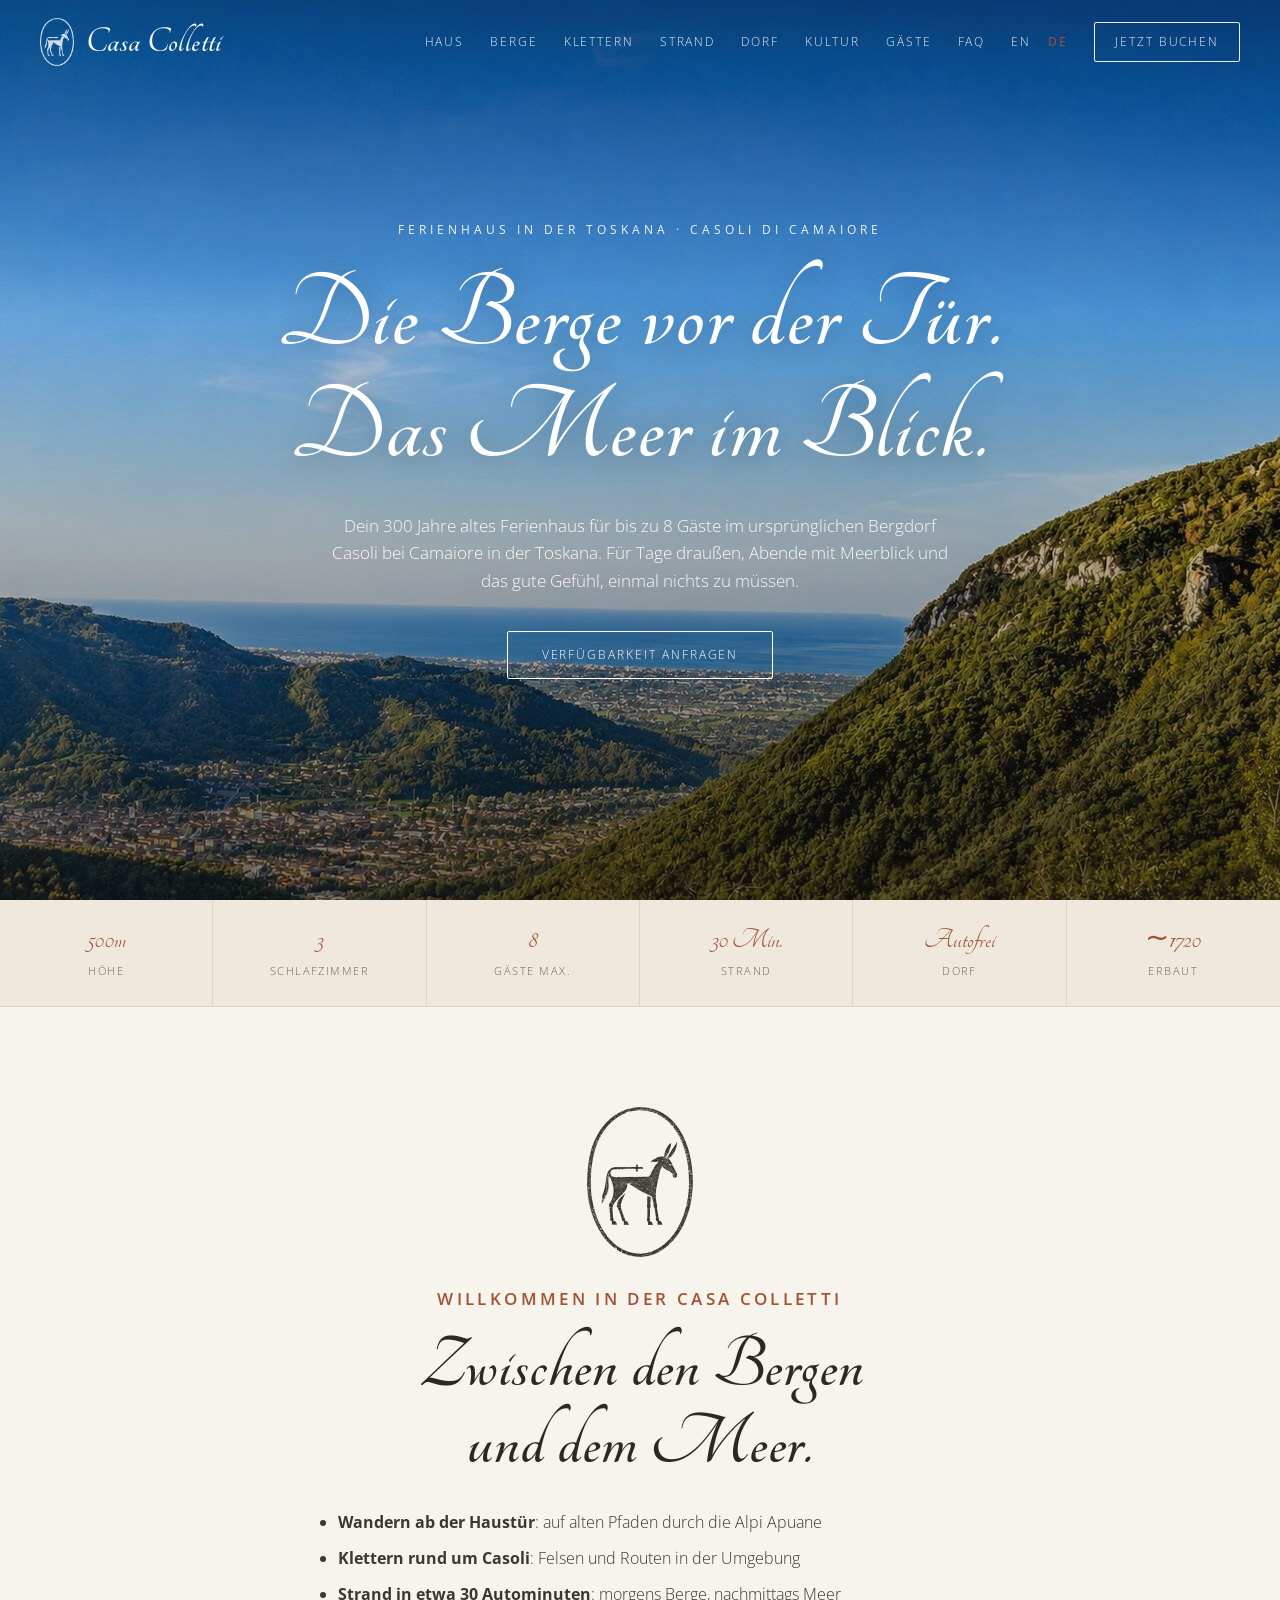
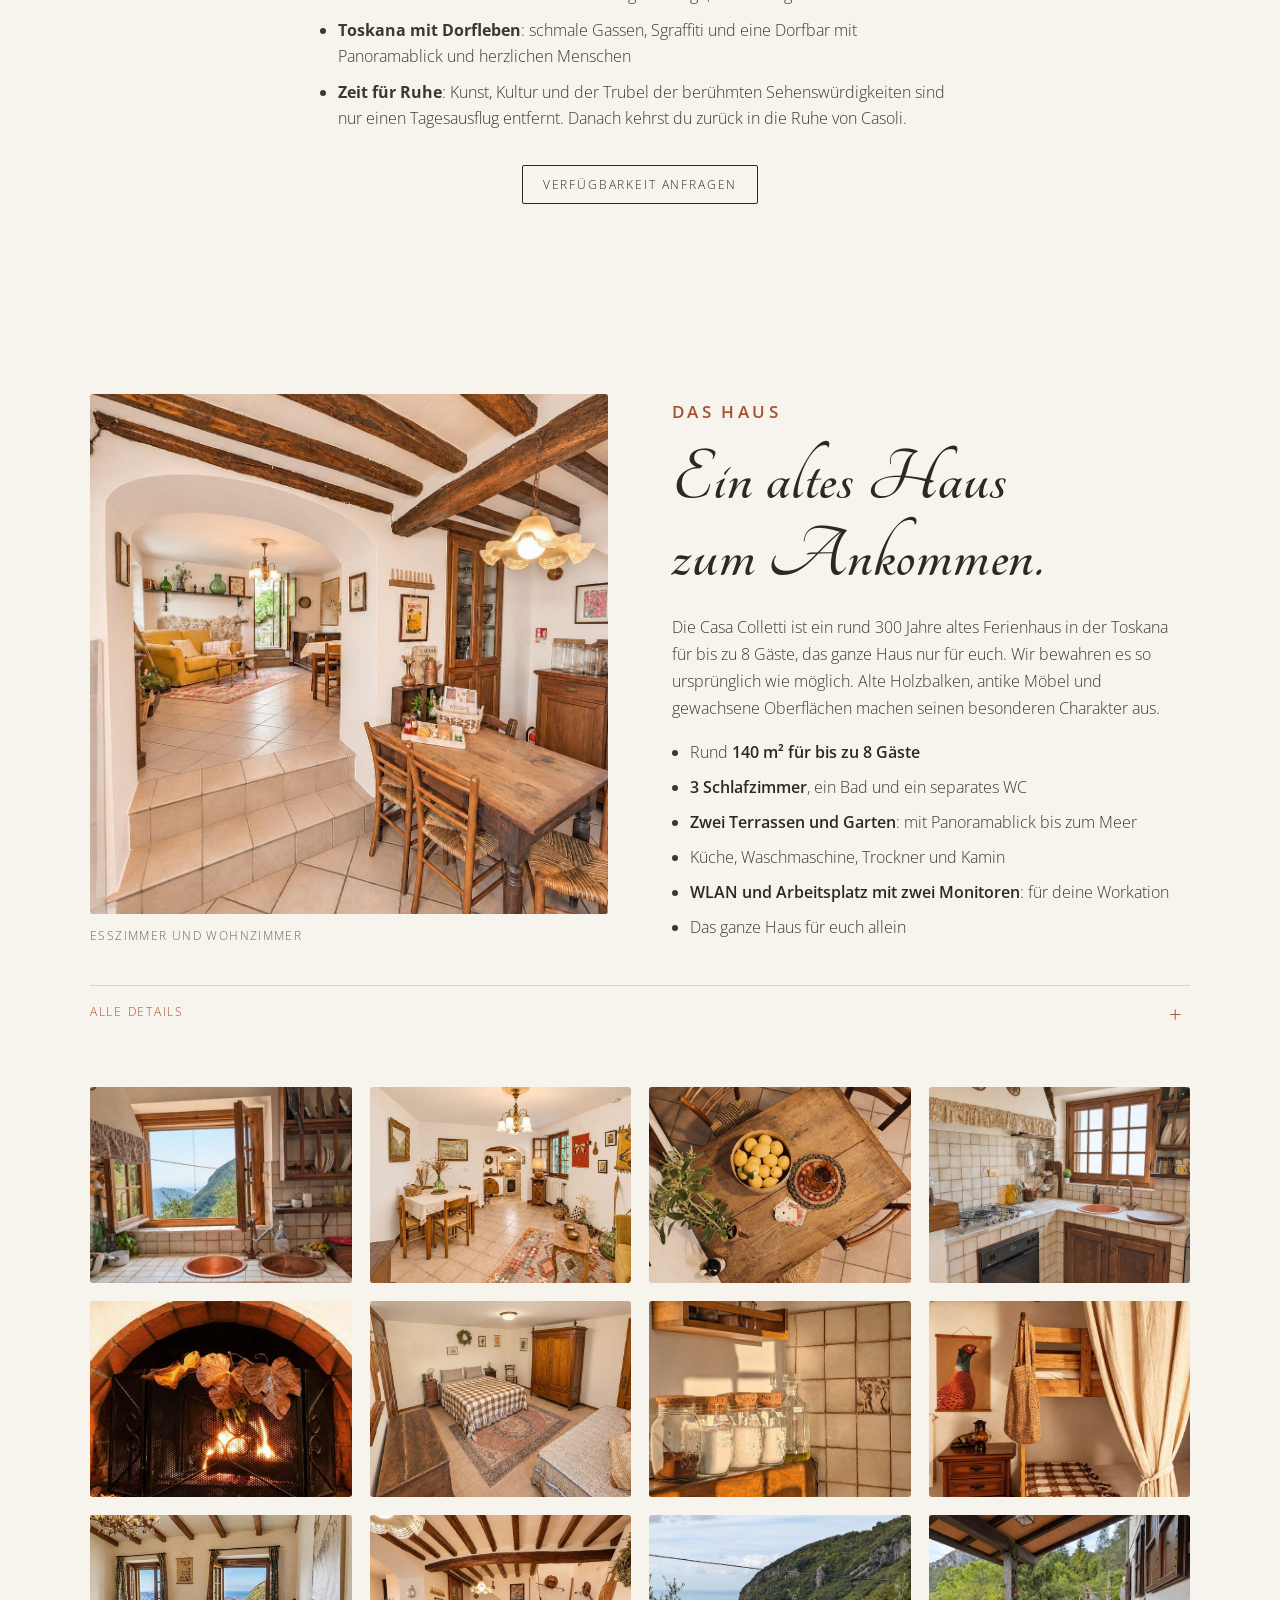
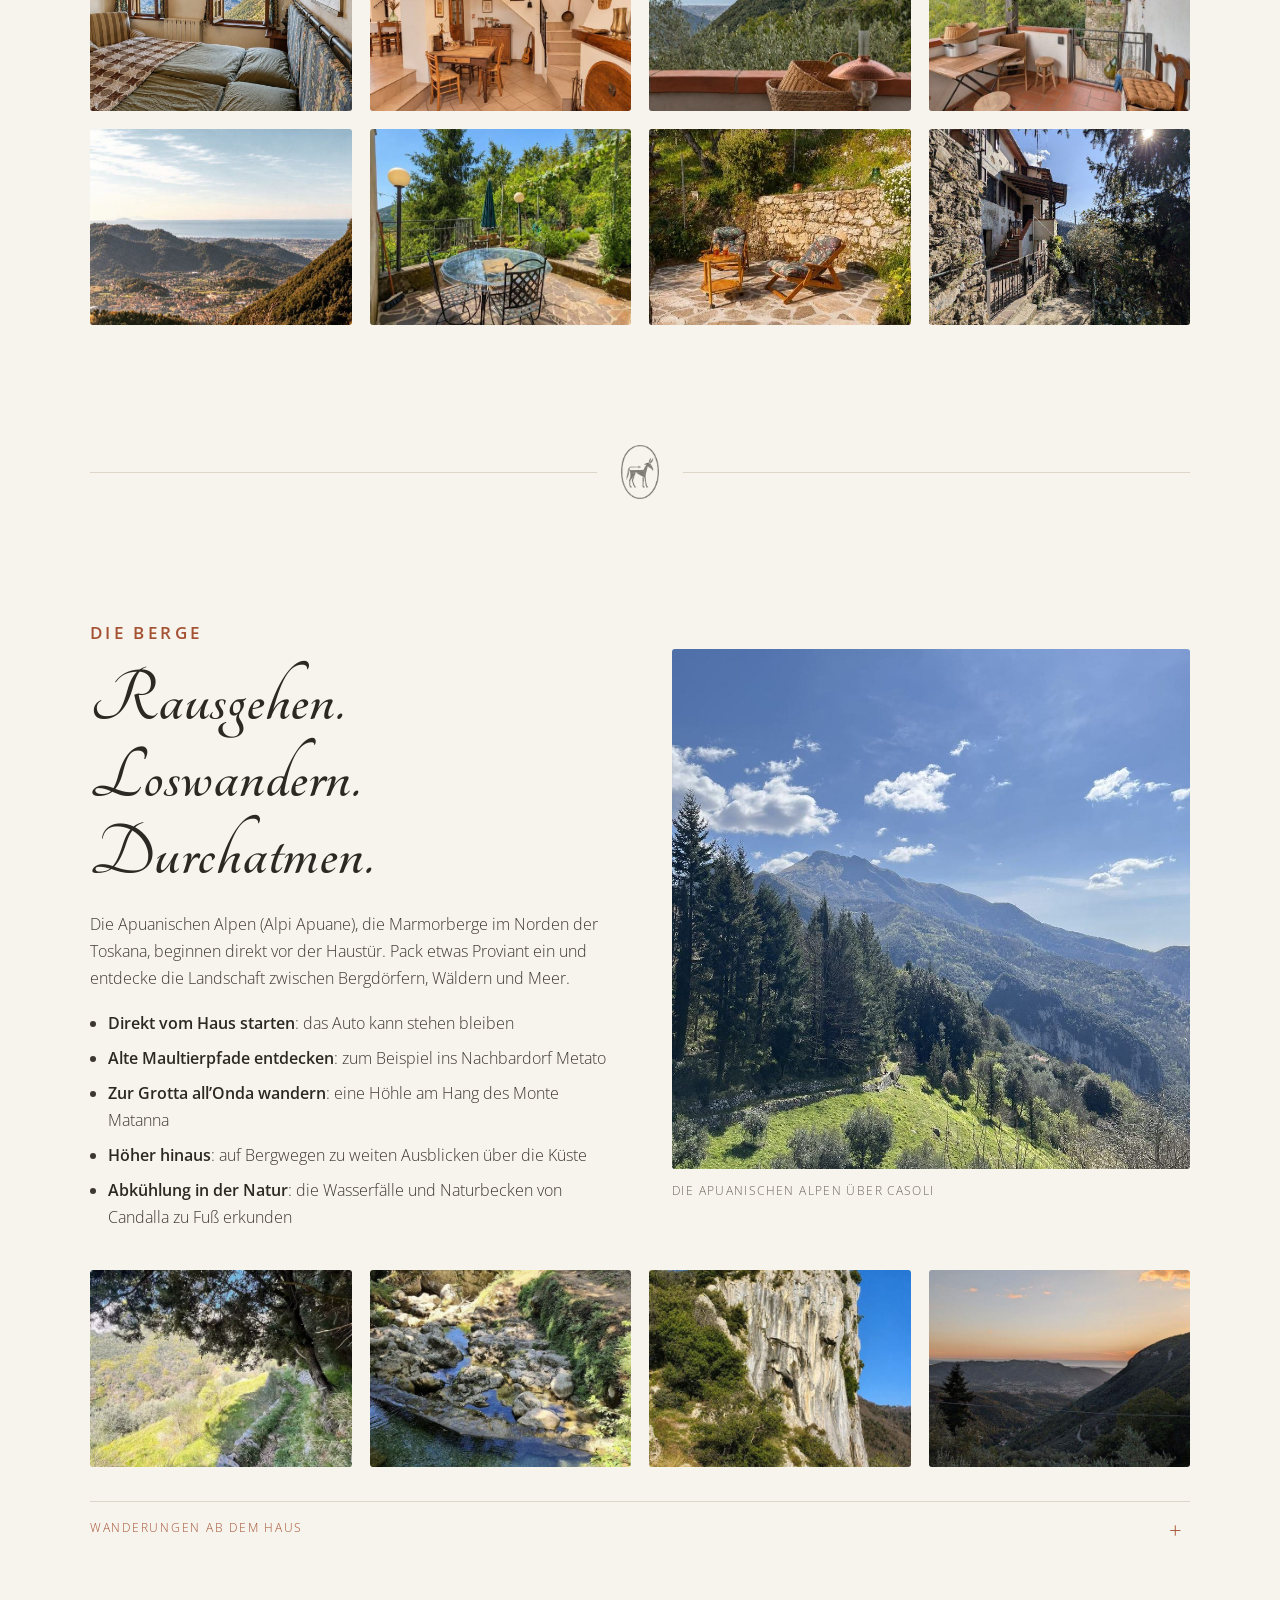
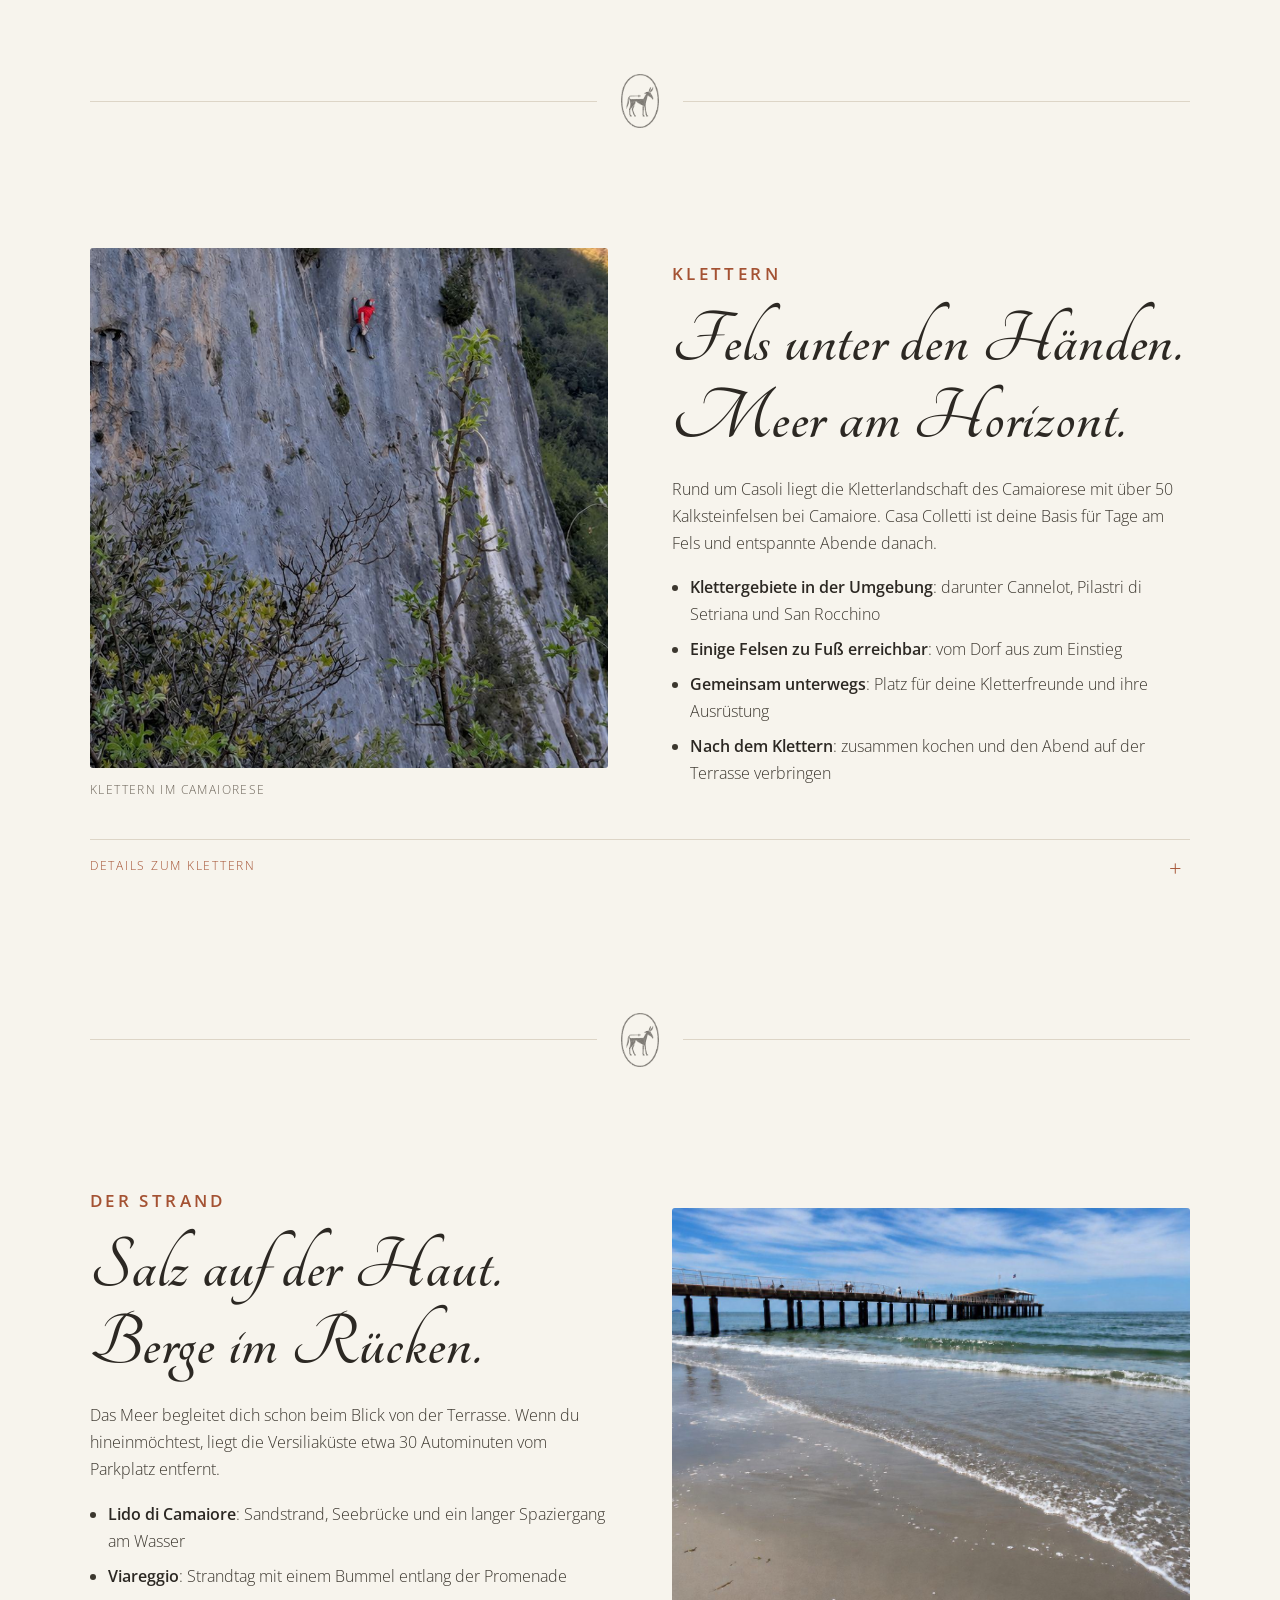
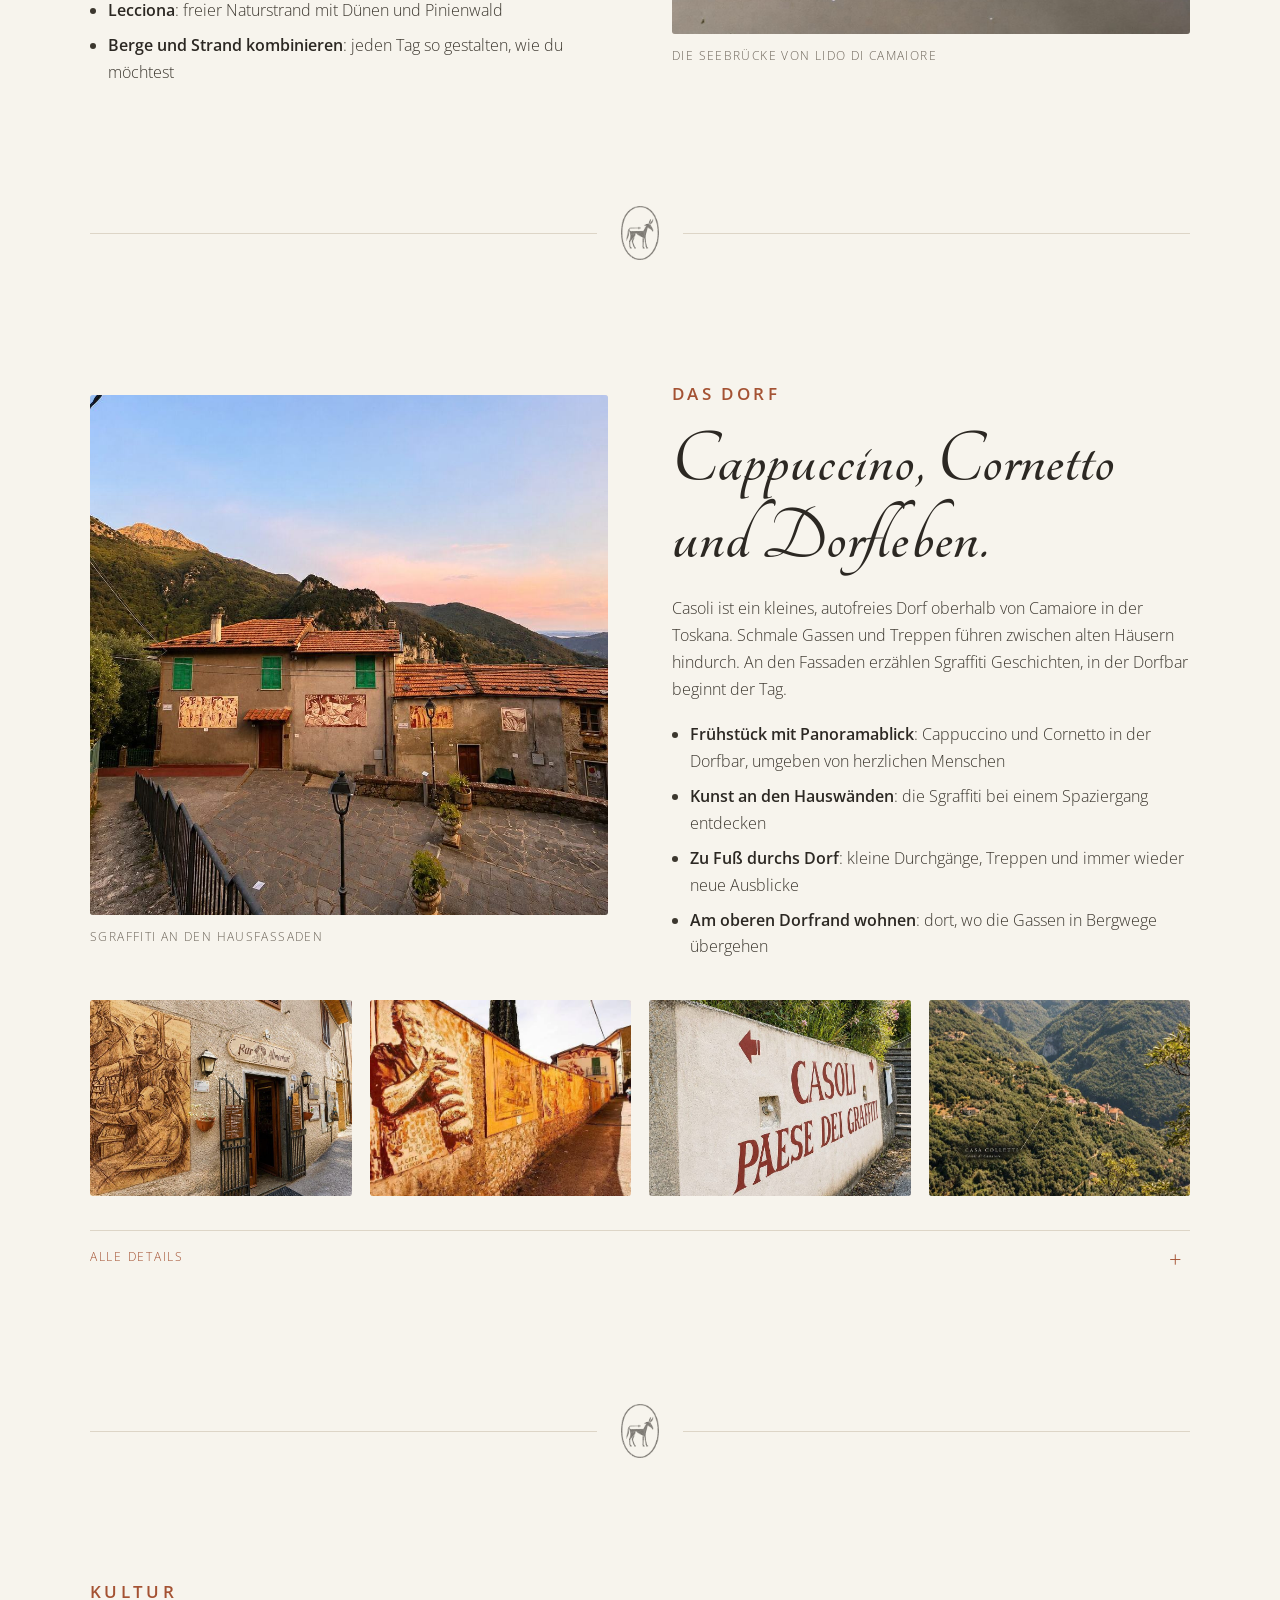
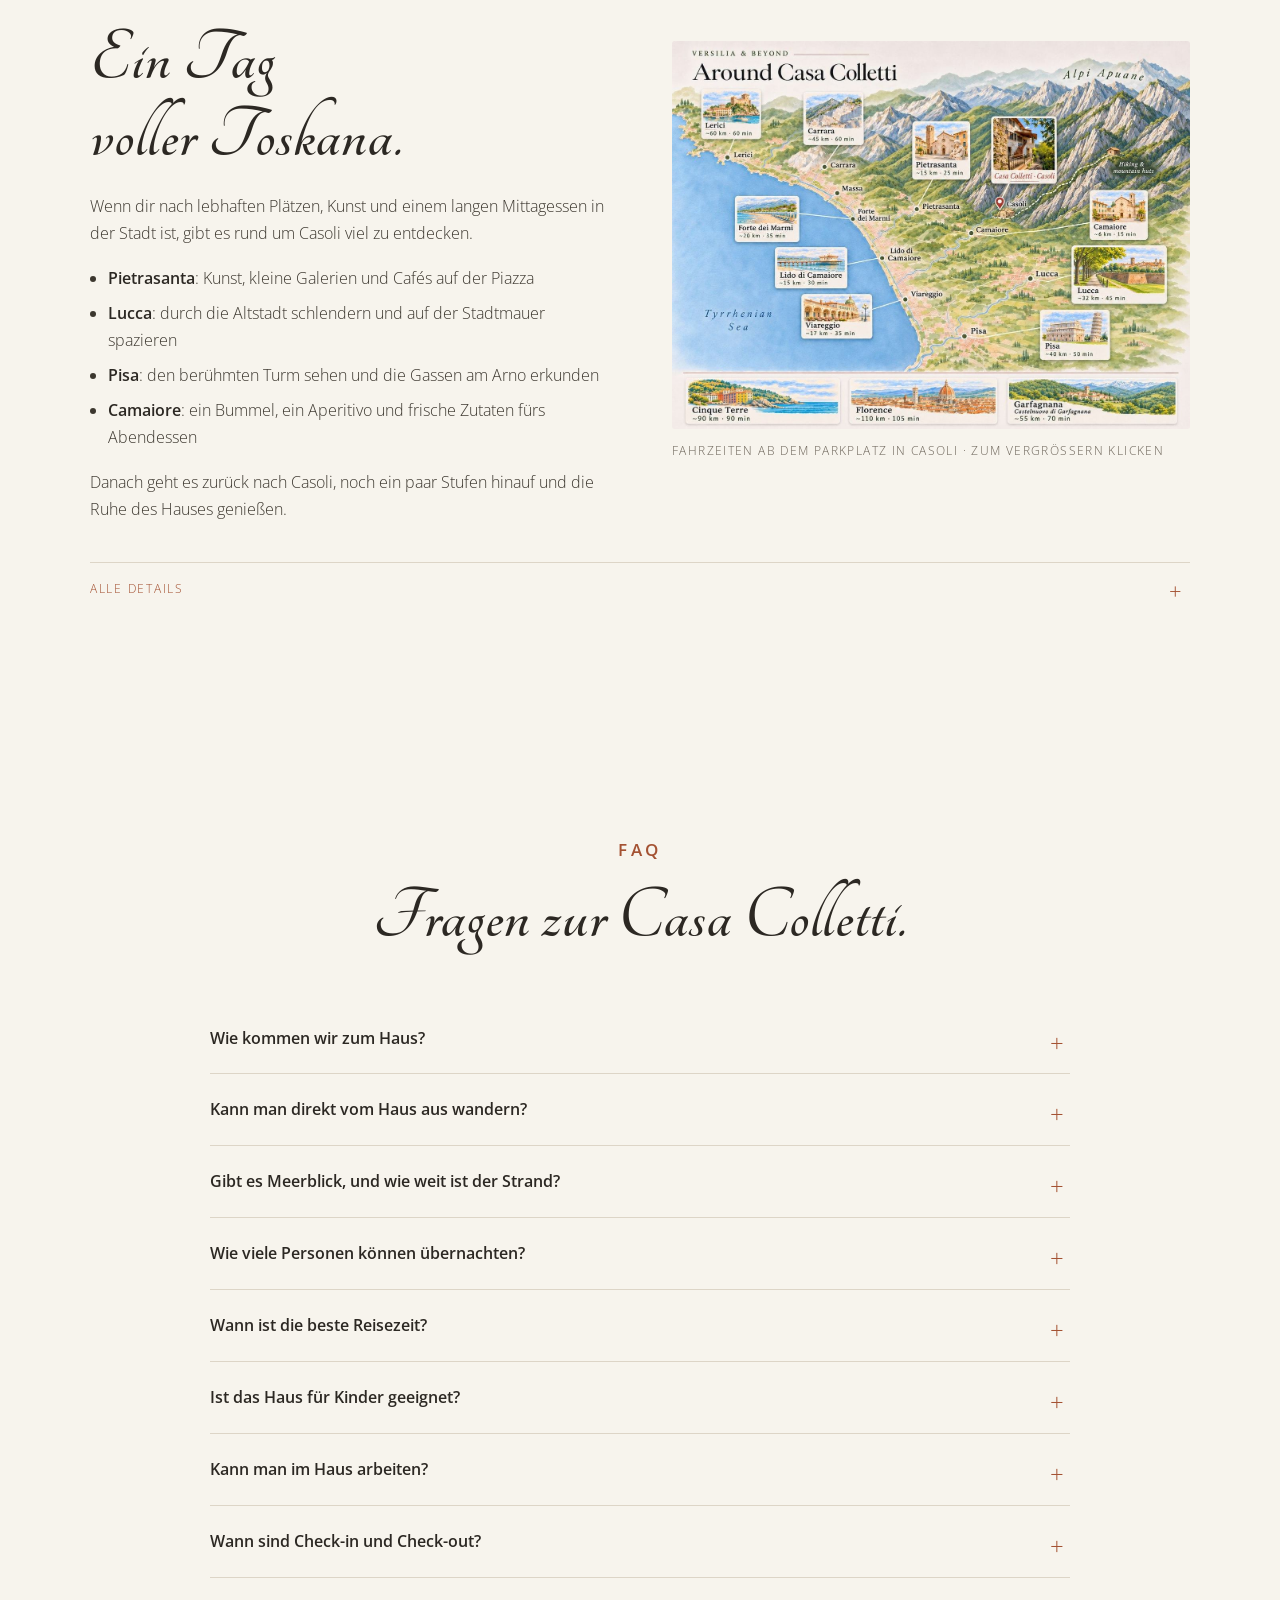
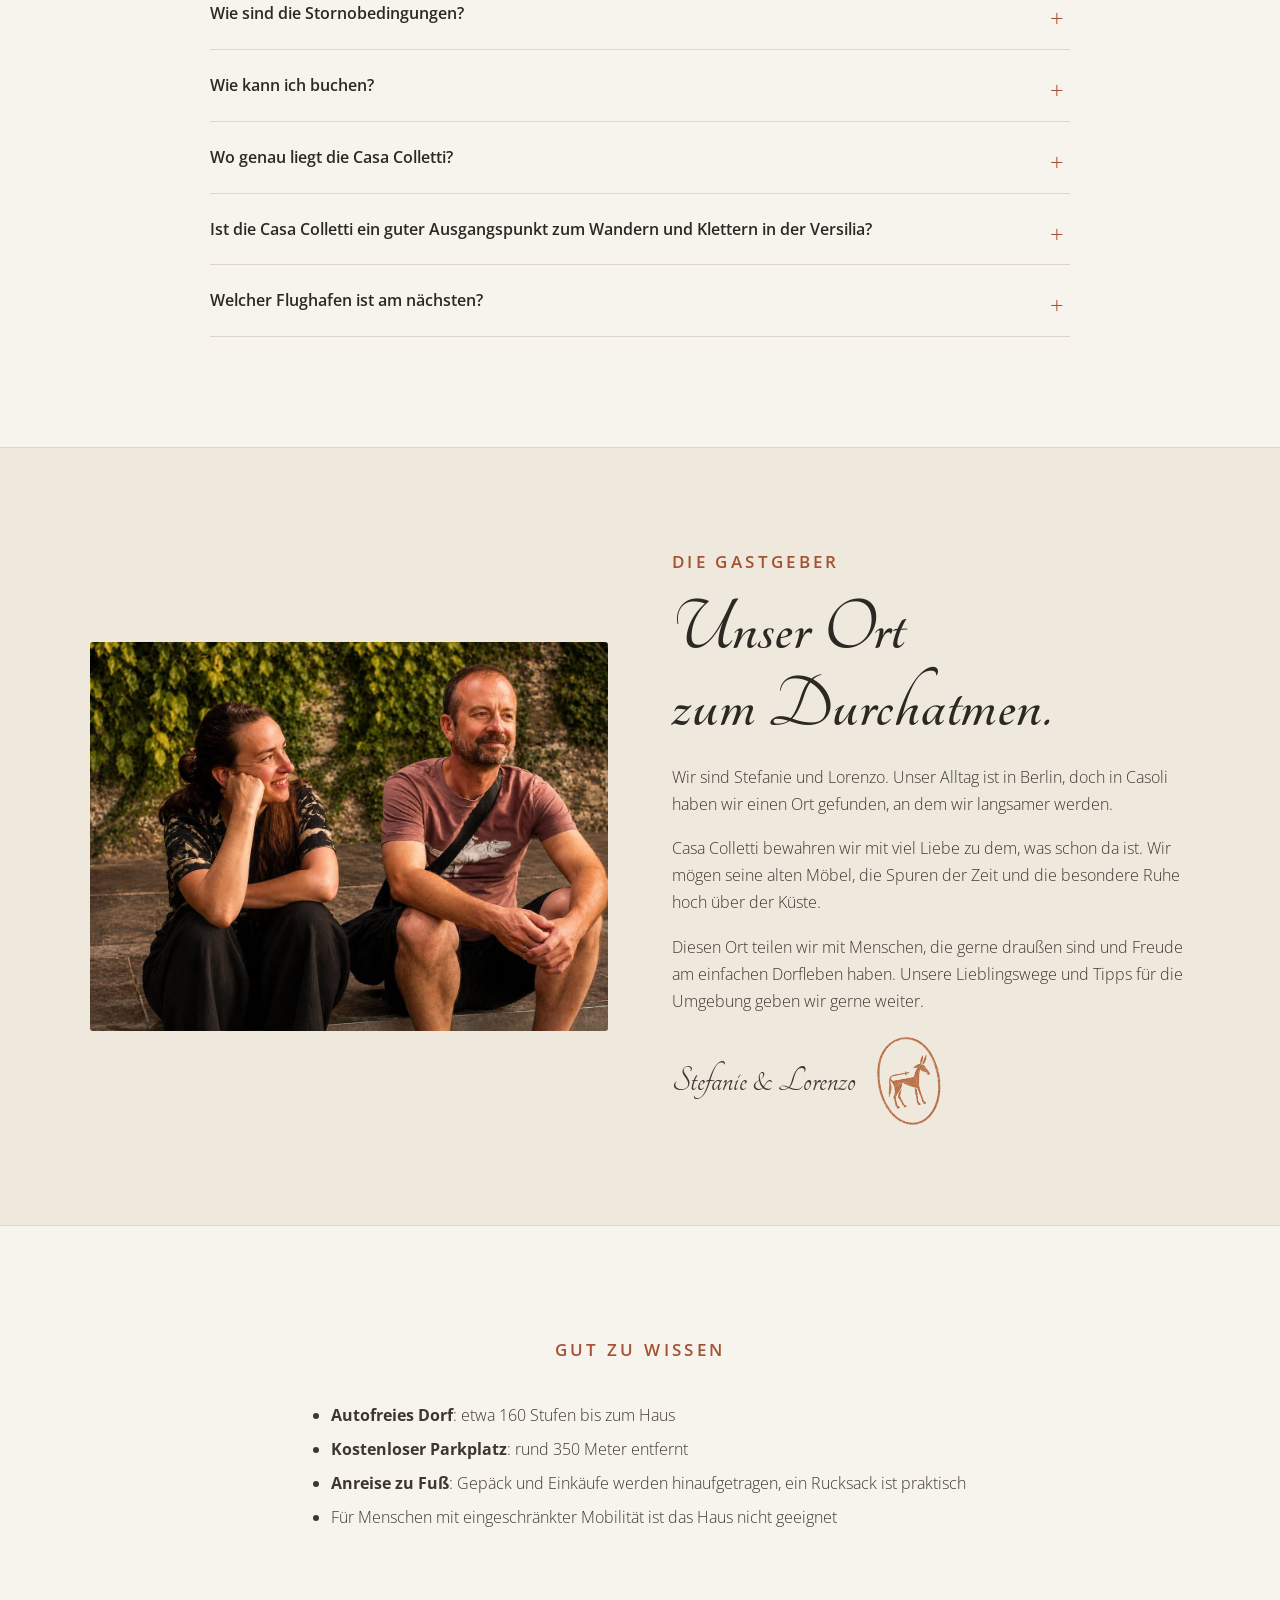
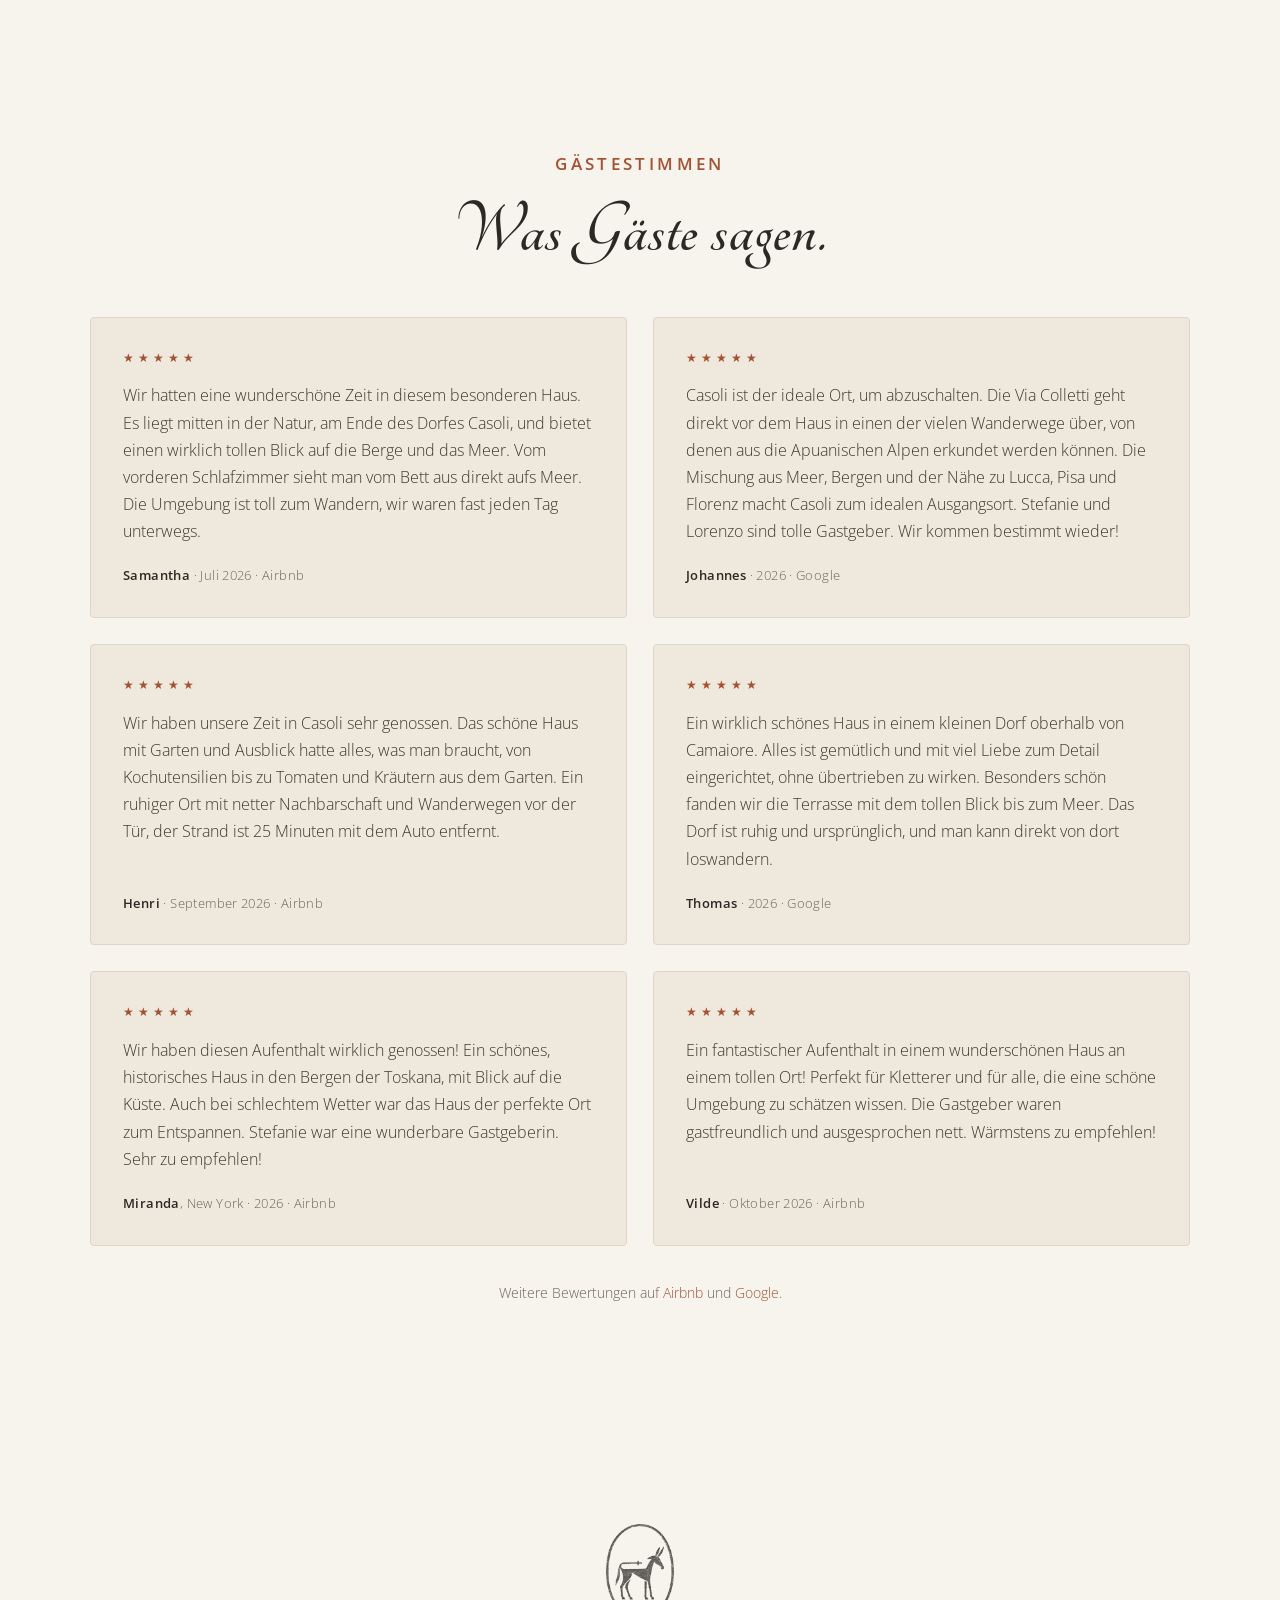
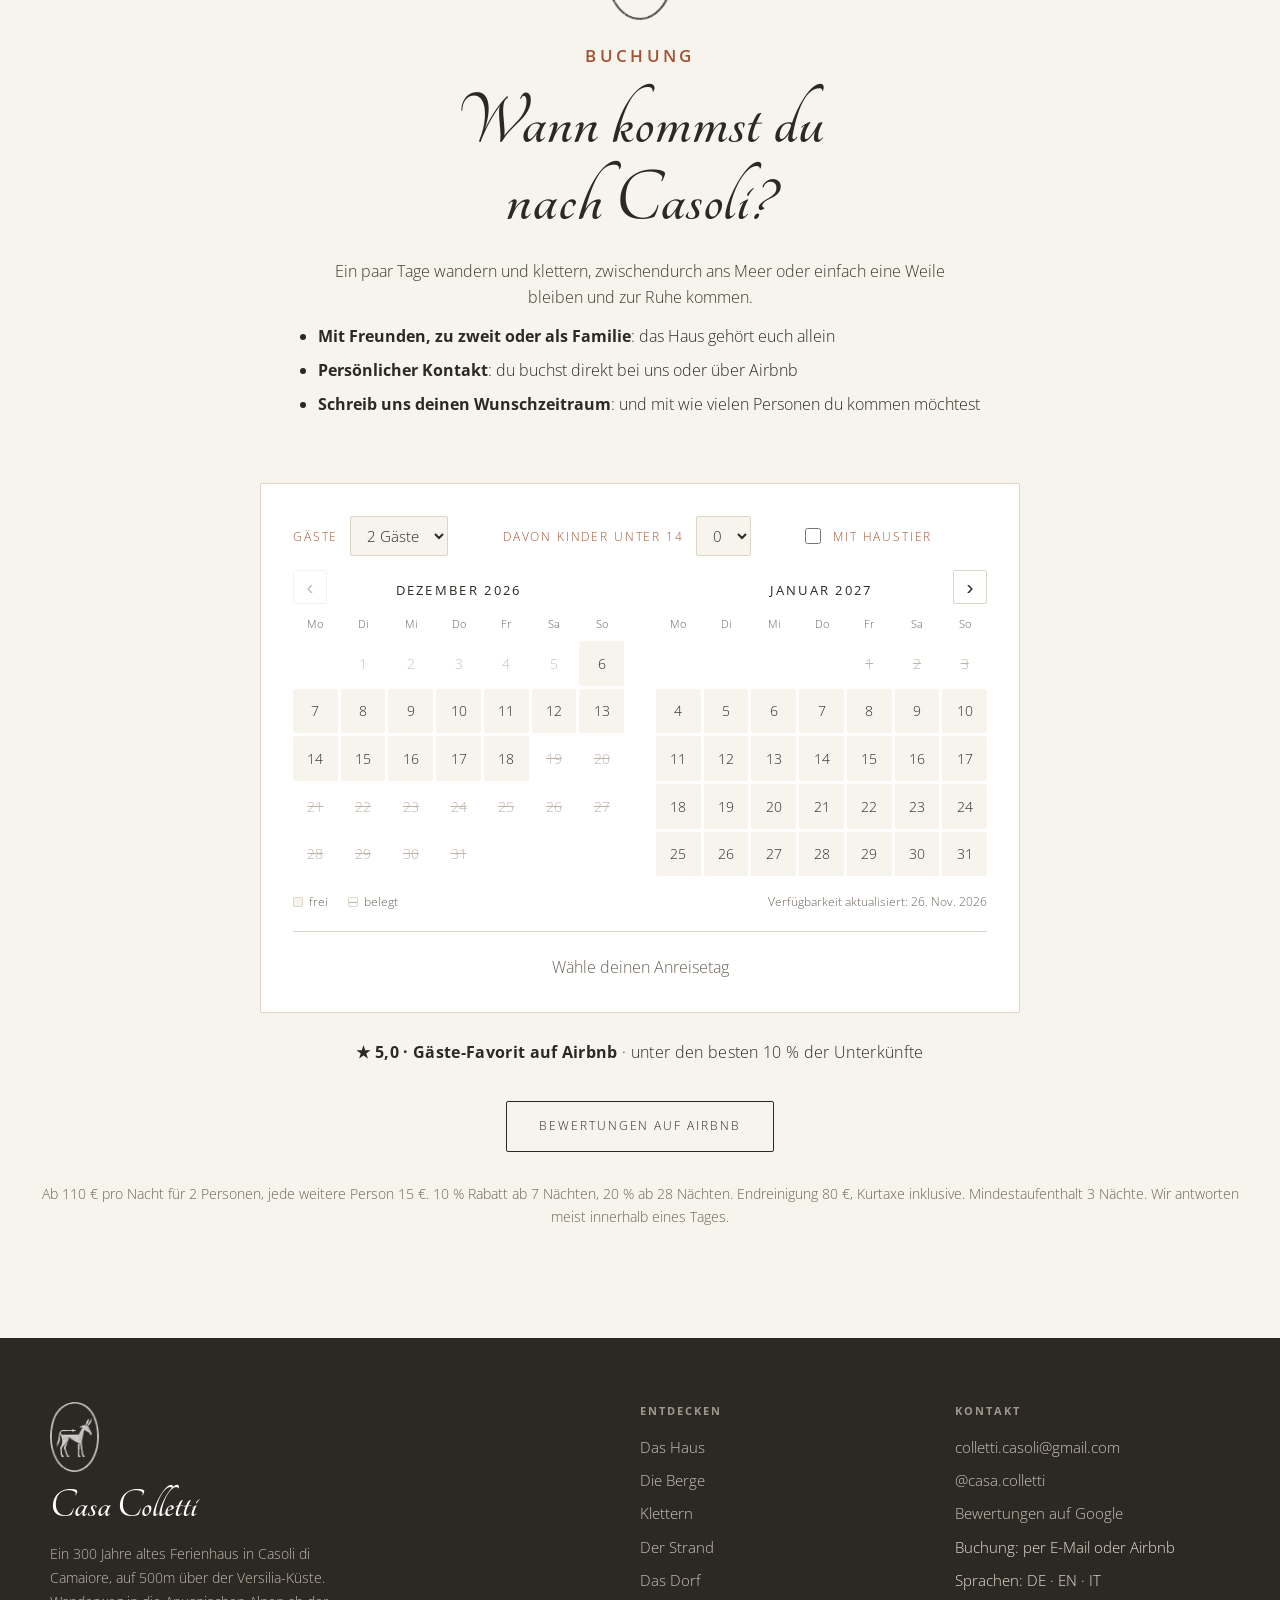
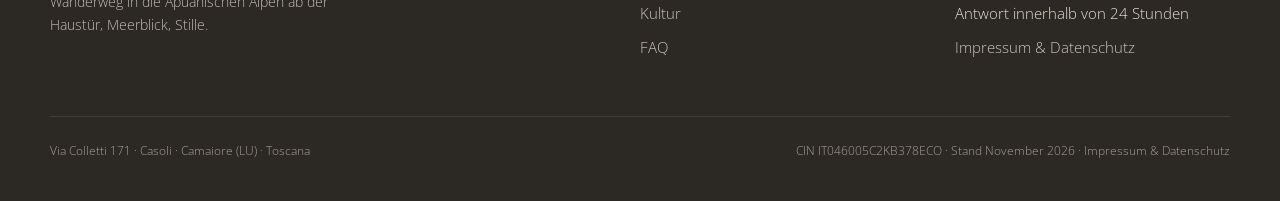
==== commit c435aeef: "Add Airbnb guest favourite badge" ====
--- a/de.html
+++ b/de.html
@@ -4,7 +4,7 @@
 <meta charset="UTF-8" />
 <meta name="viewport" content="width=device-width, initial-scale=1.0" />
 <title>Ferienhaus in der Toskana mit Wandern &amp; Meerblick | Casa Colletti</title>
-<meta name="description" content="Die Casa Colletti ist ein 300 Jahre altes Ferienhaus für bis zu 8 Gäste in Casoli (Camaiore, Toskana), 500m über der Versilia-Küste. Wandern ab der Haustür, Klettern in der Nähe, Strand in 30 Minuten, Lucca in 45." />
+<meta name="description" content="300 Jahre altes Ferienhaus in Casoli, Toskana, für bis zu 8 Gäste. Wandern ab der Haustür, Meerblick, Strand in 30 Minuten. Direkt buchen ab 110 € pro Nacht." />
 <meta name="keywords" content="Casa Colletti, Casoli, Camaiore, Versilia, Toskana, Apuanische Alpen, Ferienhaus, Wandern, Klettern, Meerblick, paese dei graffiti" />
 <meta property="og:title" content="Ferienhaus in der Toskana mit Wandern &amp; Meerblick | Casa Colletti" />
 <meta property="og:description" content="Die Berge vor der Tür, das Meer im Blick. Ein 300 Jahre altes Ferienhaus im toskanischen Bergdorf Casoli." />
@@ -28,6 +28,7 @@
  "@context": "https://schema.org",
  "@type": "VacationRental",
  "priceRange": "€110 to €240 per night",
+ "additionalType": "House",
  "@id": "https://www.casa-colletti.com/#casa-colletti",
  "name": "Casa Colletti",
  "url": "https://www.casa-colletti.com/de.html",
@@ -55,6 +56,7 @@
  "address": {
   "@type": "PostalAddress",
   "streetAddress": "Via Colletti 171",
+  "postalCode": "55041",
   "addressLocality": "Casoli di Camaiore",
   "addressRegion": "LU",
   "addressCountry": "IT"
@@ -74,10 +76,8 @@
   "numberOfBedrooms": 3,
   "numberOfFullBathrooms": 1,
   "numberOfPartialBathrooms": 1,
-  "bed": {
-   "@type": "BedDetails",
-   "numberOfBeds": 8
-  },
+  "numberOfBathroomsTotal": 2,
+  "bed": [{ "@type": "BedDetails", "numberOfBeds": 2, "typeOfBed": "Double" }, { "@type": "BedDetails", "numberOfBeds": 1, "typeOfBed": "Bunk bed" }, { "@type": "BedDetails", "numberOfBeds": 2, "typeOfBed": "Single" }],
   "occupancy": {
    "@type": "QuantitativeValue",
    "value": 8
@@ -155,8 +155,8 @@
    }
   ]
  },
- "checkinTime": "12:00",
- "checkoutTime": "16:00",
+ "checkinTime": "14:00",
+ "checkoutTime": "12:00",
  "email": "colletti.casoli@gmail.com",
  "identifier": "CIN IT046005C2KB378ECO",
  "knowsLanguage": [
@@ -239,7 +239,7 @@
    "name": "Wann sind Check-in und Check-out?",
    "acceptedAnswer": {
     "@type": "Answer",
-    "text": "Check-in ab 12:00 Uhr, Check-out bis 16:00 Uhr. Alle Details zur Ankunft schicken wir euch nach der Buchung. Wenn ihr früher ankommen oder später abreisen möchtet, fragt einfach, wir machen es möglich, wenn es geht."
+    "text": "Check-in ab 14:00 Uhr, Check-out bis 12:00 Uhr. Alle Details zur Ankunft schicken wir euch nach der Buchung. Wenn ihr früher ankommen oder später abreisen möchtet, fragt einfach, wir machen es möglich, wenn es geht."
    }
   },
   {
@@ -623,7 +623,7 @@
 
 <!-- NAV -->
 <header class="nav" id="nav">
-  <a href="#top" class="brand"><img class="logo" src="images/logo.png" alt="">Casa Colletti</a>
+  <a href="#top" class="brand"><img class="logo" src="images/logo.png" alt="Casa Colletti">Casa Colletti</a>
   <button class="menu-toggle" id="menuToggle" aria-label="Menu">
     <svg width="26" height="26" viewBox="0 0 24 24" fill="none" stroke="currentColor" stroke-width="1.4"><line x1="3" y1="7" x2="21" y2="7"/><line x1="3" y1="12" x2="21" y2="12"/><line x1="3" y1="17" x2="21" y2="17"/></svg>
   </button>
@@ -742,7 +742,7 @@
 
 
 <!-- CULTURE -->
-<div class="logo-divider" aria-hidden="true"><span></span><img src="images/logo.png" alt=""><span></span></div>
+<div class="logo-divider" aria-hidden="true"><span></span><img src="images/logo.png" alt="Casa Colletti"><span></span></div>
 <section class="block" id="mountains">
   <div class="split">
     <div class="text">
@@ -784,7 +784,7 @@
 
 </section>
 
-<div class="logo-divider" aria-hidden="true"><span></span><img src="images/logo.png" alt=""><span></span></div>
+<div class="logo-divider" aria-hidden="true"><span></span><img src="images/logo.png" alt="Casa Colletti"><span></span></div>
 <section class="block" id="climbing">
   <div class="split rev">
     <div class="text">
@@ -816,7 +816,7 @@
   </div></details>
 </section>
 
-<div class="logo-divider" aria-hidden="true"><span></span><img src="images/logo.png" alt=""><span></span></div>
+<div class="logo-divider" aria-hidden="true"><span></span><img src="images/logo.png" alt="Casa Colletti"><span></span></div>
 <section class="block" id="beach">
   <div class="split">
     <div class="text">
@@ -838,7 +838,7 @@
 
 </section>
 
-<div class="logo-divider" aria-hidden="true"><span></span><img src="images/logo.png" alt=""><span></span></div>
+<div class="logo-divider" aria-hidden="true"><span></span><img src="images/logo.png" alt="Casa Colletti"><span></span></div>
 <section class="block" id="village">
   <div class="split rev">
     <div class="text">
@@ -878,7 +878,7 @@
 
 </section>
 
-<div class="logo-divider" aria-hidden="true"><span></span><img src="images/logo.png" alt=""><span></span></div>
+<div class="logo-divider" aria-hidden="true"><span></span><img src="images/logo.png" alt="Casa Colletti"><span></span></div>
 <section class="block" id="culture">
   <div class="split">
     <div class="text">
@@ -931,7 +931,7 @@
     <details class="q"><summary>Wann ist die beste Reisezeit?</summary><div class="a">Die Casa Colletti ist zu jeder Jahreszeit schön. Frühling (April bis Anfang Juni) und Herbst (September und Oktober) sind perfekt zum Wandern, mit milden Tagen und klarer Sicht. Im Sommer lockt der Strand, und im Winter macht der Kamin das Haus gemütlich.</div></details>
     <details class="q"><summary>Ist das Haus für Kinder geeignet?</summary><div class="a">Kinder sind herzlich willkommen! Wenn sie die 160 Stufen selbst schaffen, werden sie das Dorf und die Wanderwege lieben. Ein Kinderwagen lässt sich nicht bis zum Haus bringen, eine Babytrage ist deshalb die bessere Wahl. Es gibt keinen Pool, aber die Naturpools im Candalla-Tal sind im Sommer eine wunderbare Alternative.</div></details>
     <details class="q"><summary>Kann man im Haus arbeiten?</summary><div class="a">Ja. Das WLAN ist zuverlässig, und es gibt einen Arbeitsplatz mit zwei Monitoren. Morgens arbeiten, nachmittags in die Berge.</div></details>
-    <details class="q"><summary>Wann sind Check-in und Check-out?</summary><div class="a">Check-in ab 12:00 Uhr, Check-out bis 16:00 Uhr. Alle Details zur Ankunft schicken wir euch nach der Buchung. Wenn ihr früher ankommen oder später abreisen möchtet, fragt einfach, wir machen es möglich, wenn es geht.</div></details>
+    <details class="q"><summary>Wann sind Check-in und Check-out?</summary><div class="a">Check-in ab 14:00 Uhr, Check-out bis 12:00 Uhr. Alle Details zur Ankunft schicken wir euch nach der Buchung. Wenn ihr früher ankommen oder später abreisen möchtet, fragt einfach, wir machen es möglich, wenn es geht.</div></details>
     <details class="q"><summary>Wie sind die Stornobedingungen?</summary><div class="a">Pläne können sich ändern, das wissen wir. Bei einer Stornierung 14 Tage oder mehr vor Anreise bekommt ihr den vollen Betrag zurück. Zwischen 14 und 7 Tagen vor Anreise berechnen wir 30% der Buchung. Stornierungen weniger als 7 Tage vor Anreise können nicht erstattet werden.</div></details>
     <details class="q"><summary>Wie kann ich buchen?</summary><div class="a">Schreibt uns einfach an <a href="mailto:colletti.casoli@gmail.com">colletti.casoli@gmail.com</a> mit euren Wunschdaten, oder bucht über Airbnb. Der Mindestaufenthalt beträgt 3 Nächte. Wir antworten in der Regel innerhalb eines Tages.</div></details>
     <details class="q"><summary>Wo genau liegt die Casa Colletti?</summary><div class="a">Die Casa Colletti ist ein Ferienhaus in Casoli, einem Bergdorf in der Gemeinde Camaiore (Provinz Lucca, Toskana), auf 500m über der Versilia-Küste. Zum Strand in Lido di Camaiore sind es etwa 30 Minuten mit dem Auto, nach Lucca etwa 45 Minuten und nach Pisa etwa 50 Minuten.</div></details>
@@ -952,7 +952,7 @@
       <p>Wir sind Stefanie und Lorenzo. Unser Alltag ist in Berlin, doch in Casoli haben wir einen Ort gefunden, an dem wir langsamer werden.</p>
       <p>Casa Colletti bewahren wir mit viel Liebe zu dem, was schon da ist. Wir mögen seine alten Möbel, die Spuren der Zeit und die besondere Ruhe hoch über der Küste.</p>
       <p>Diesen Ort teilen wir mit Menschen, die gerne draußen sind und Freude am einfachen Dorfleben haben. Unsere Lieblingswege und Tipps für die Umgebung geben wir gerne weiter.</p>
-      <div class="sig-row"><p style="font-family:var(--serif);font-size:2.4rem;line-height:1;margin:0">Stefanie &amp; Lorenzo</p><img class="sig-stamp" src="images/logo.png" alt=""></div>
+      <div class="sig-row"><p style="font-family:var(--serif);font-size:2.4rem;line-height:1;margin:0">Stefanie &amp; Lorenzo</p><img class="sig-stamp" src="images/logo.png" alt="Casa Colletti"></div>
     </div>
   </div>
 </div>
@@ -1021,6 +1021,7 @@
     <li><strong>Schreib uns deinen Wunschzeitraum</strong>: und mit wie vielen Personen du kommen möchtest</li>
   </ul>
   <div id="cc-booking" data-lang="de"></div>
+  <p class="trust" style="text-align:center;margin:1.6rem 0 .2rem;font-size:1rem;letter-spacing:.02em"><strong>★ 5,0 · Gäste-Favorit auf Airbnb</strong> · unter den besten 10 % der Unterkünfte</p>
   <div class="cta">
     <a href="https://www.airbnb.de/rooms/1688939099606951713/reviews" target="_blank" rel="noopener" class="btn ghost">Bewertungen auf Airbnb</a>
   </div>
@@ -1031,7 +1032,7 @@
 <footer class="site">
   <div class="fcols">
     <div>
-      <img class="logo-f" src="images/logo.png" alt=""><div class="brand-f">Casa Colletti</div>
+      <img class="logo-f" src="images/logo.png" alt="Casa Colletti"><div class="brand-f">Casa Colletti</div>
       <p>Ein 300 Jahre altes Ferienhaus in Casoli di Camaiore, auf 500m über der Versilia-Küste. Wanderweg in die Apuanischen Alpen ab der Haustür, Meerblick, Stille.</p>
     </div>
     <div>
@@ -1064,7 +1065,7 @@
     <span>CIN IT046005C2KB378ECO · Stand November 2026 · <a href="impressum.html" style="color:inherit">Impressum &amp; Datenschutz</a></span>
   </div>
 </footer>
-<div class="lightbox" id="lightbox"><img alt=""></div>
+<div class="lightbox" id="lightbox"><img alt="Vergrößertes Foto der Casa Colletti"></div>
 <script>
 (function(){var lb=document.getElementById('lightbox'),li=lb.querySelector('img');
 document.querySelectorAll('img.zoomable').forEach(function(im){im.addEventListener('click',function(){li.src=im.src;li.alt=im.alt;lb.classList.add('open');});});
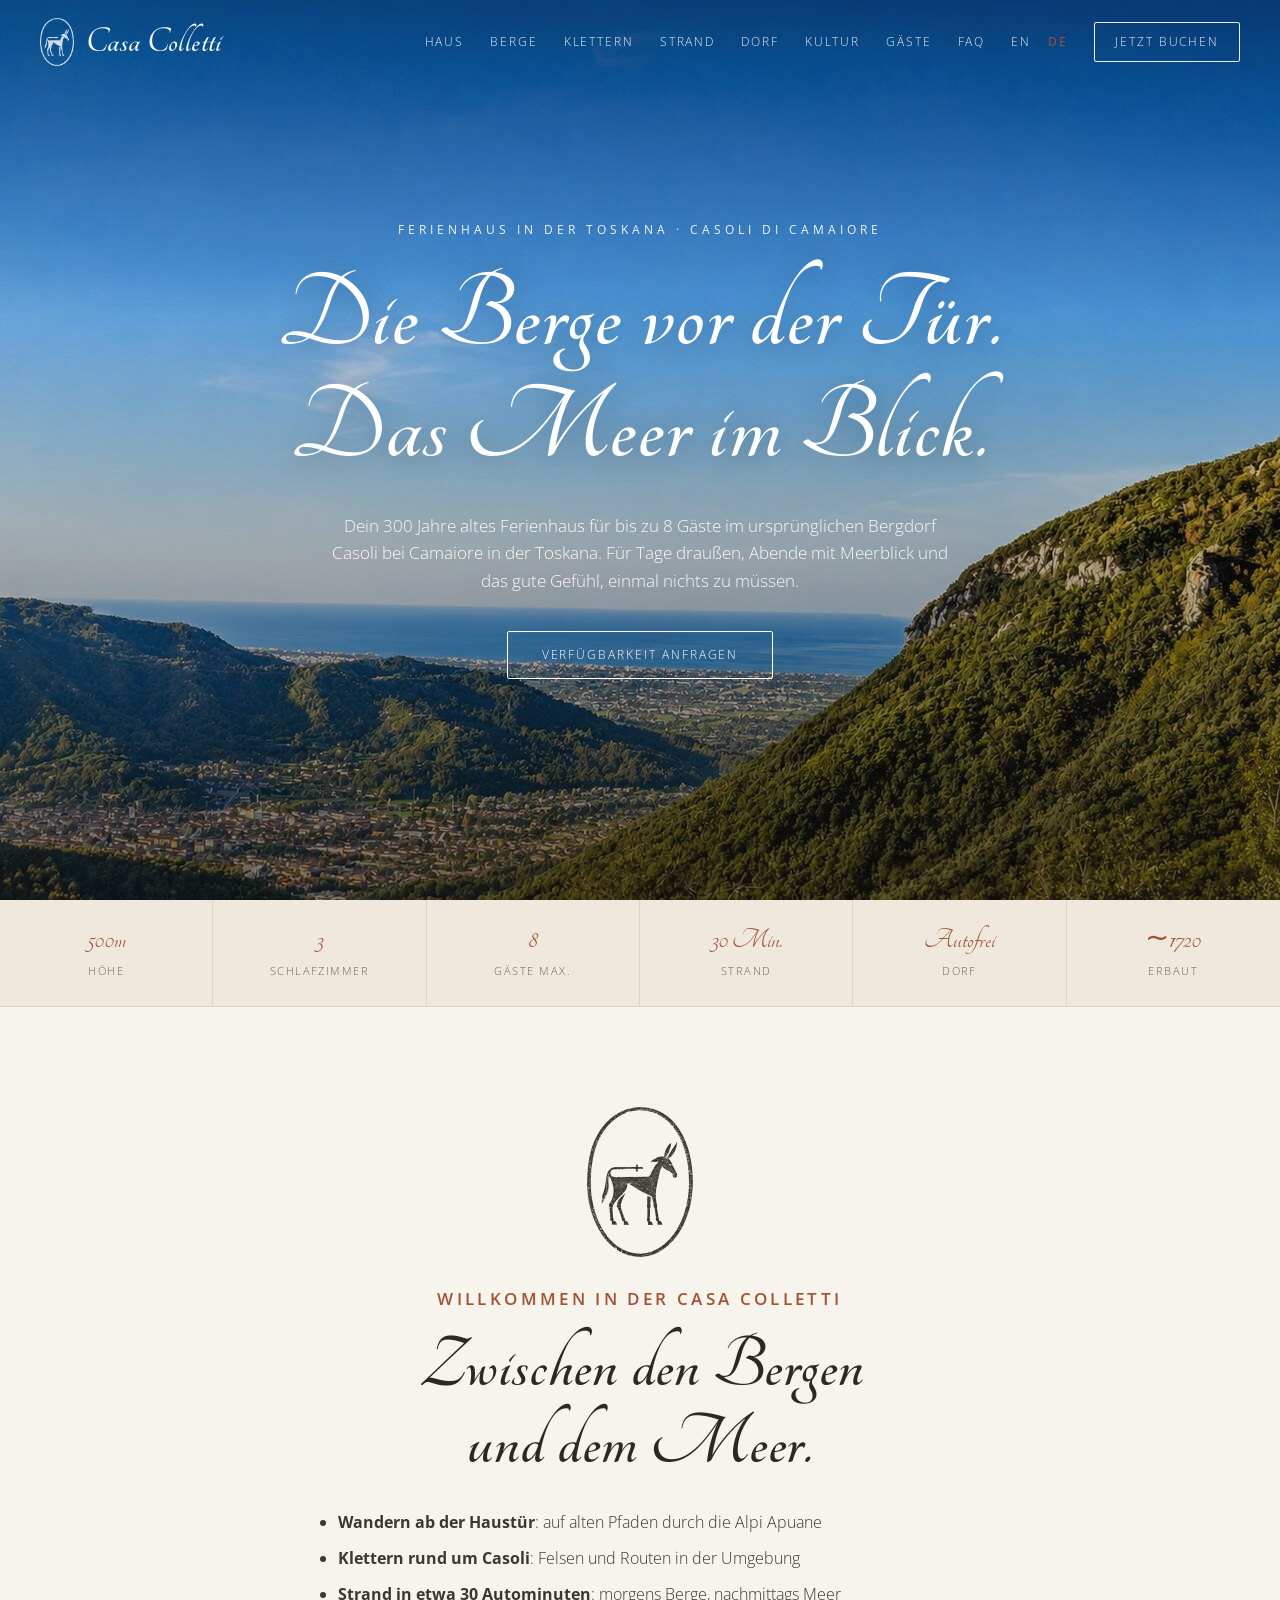
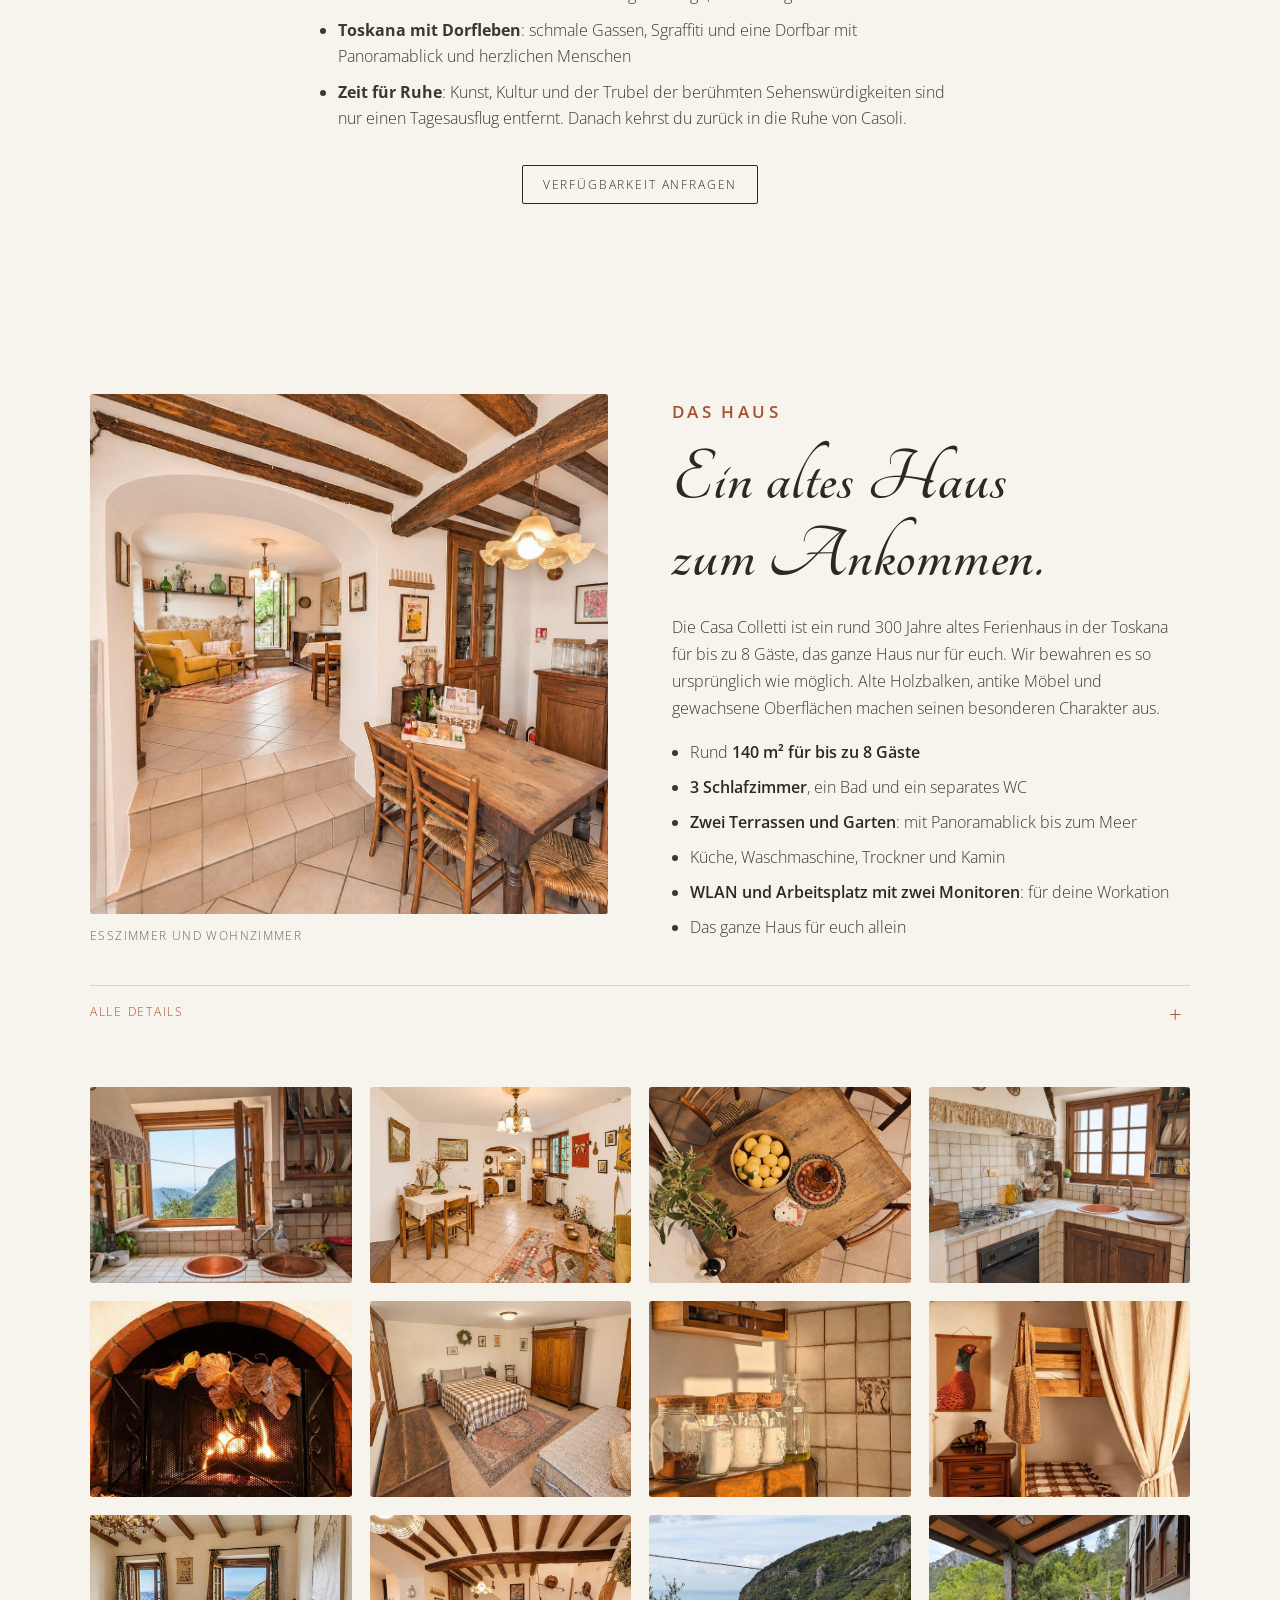
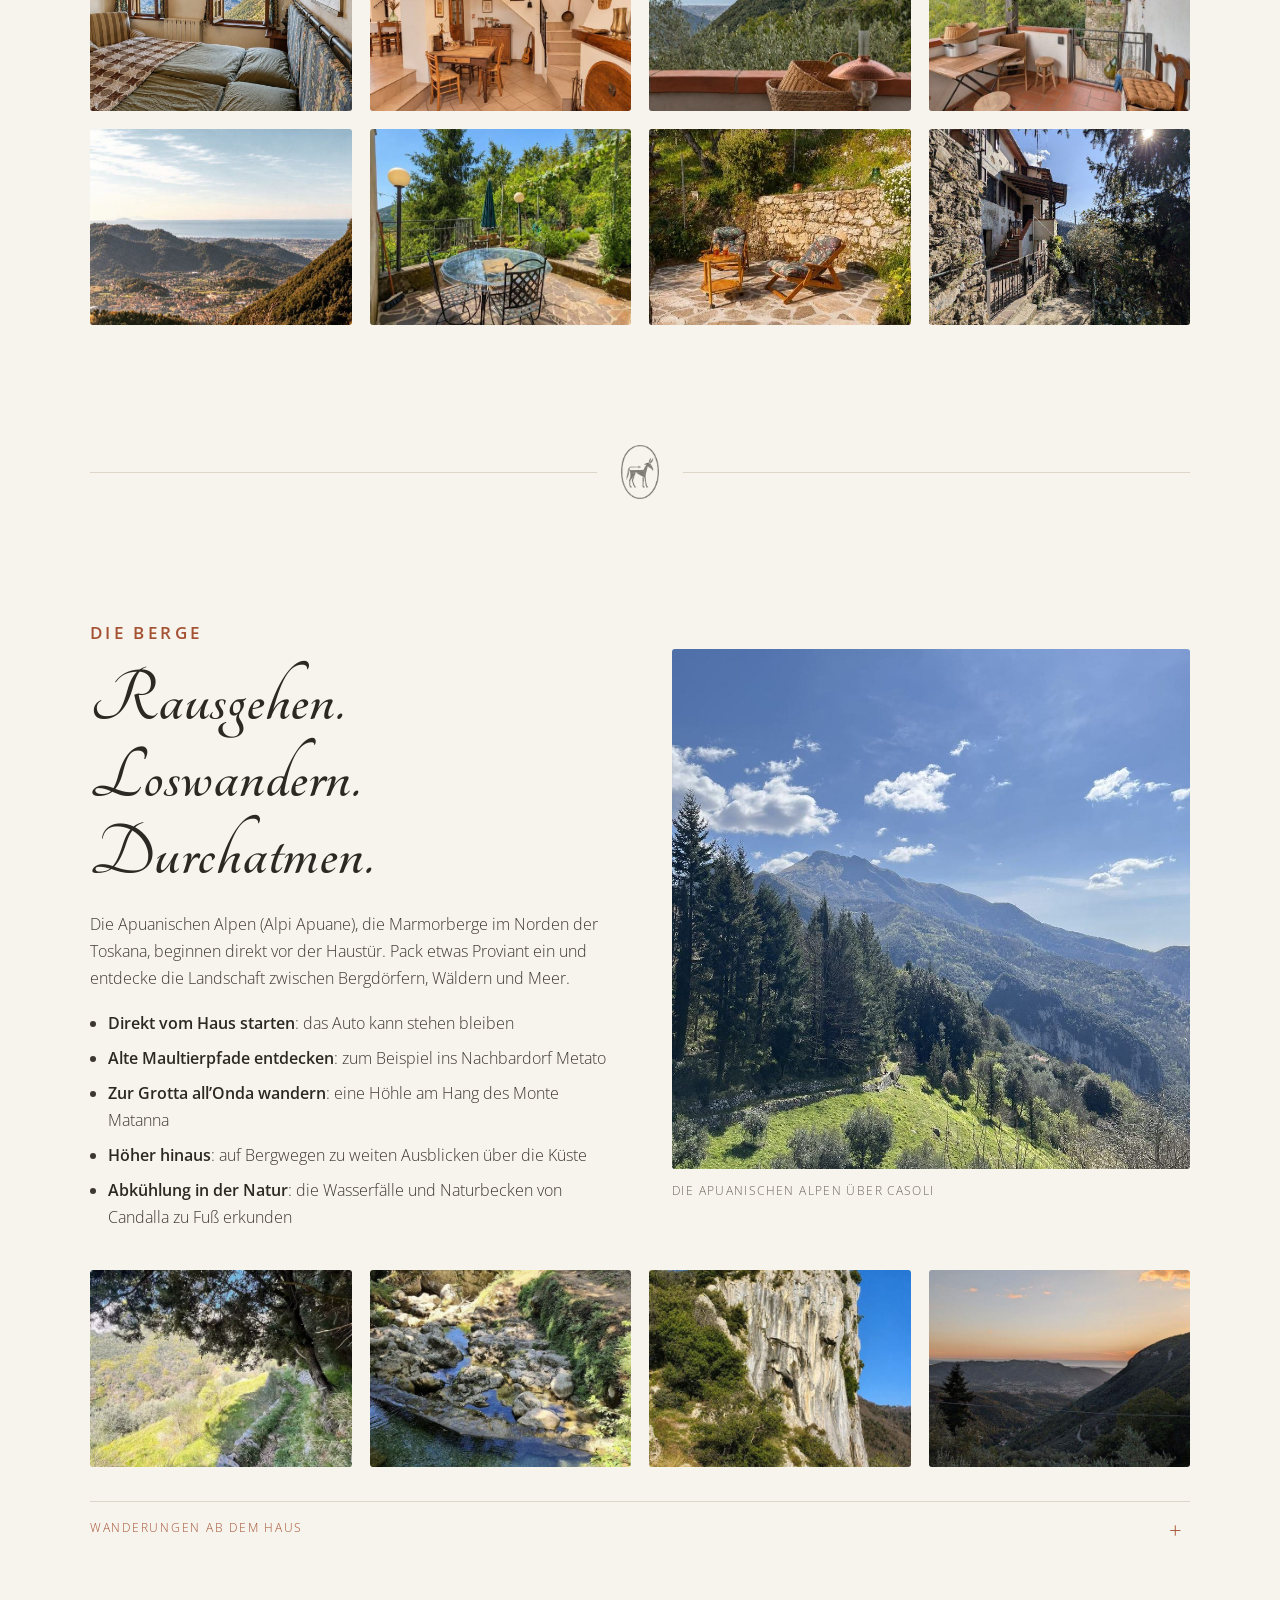
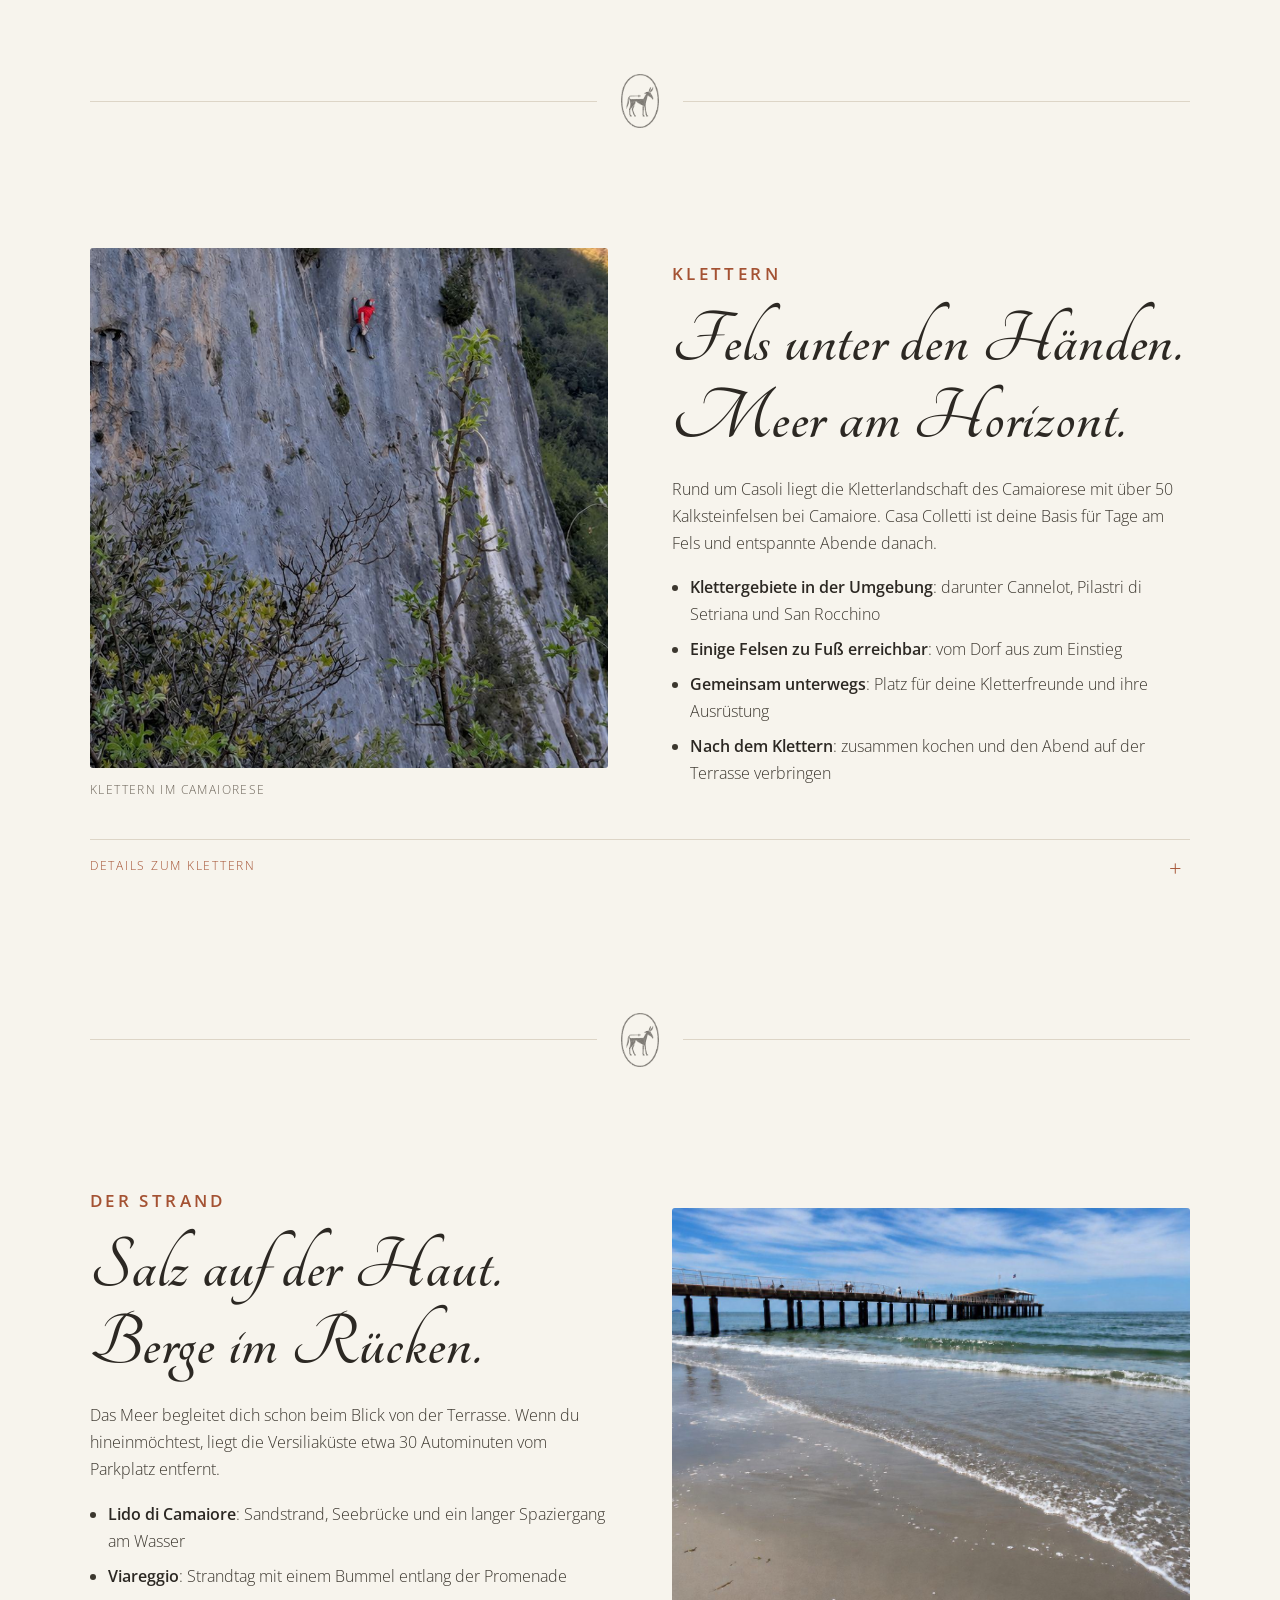
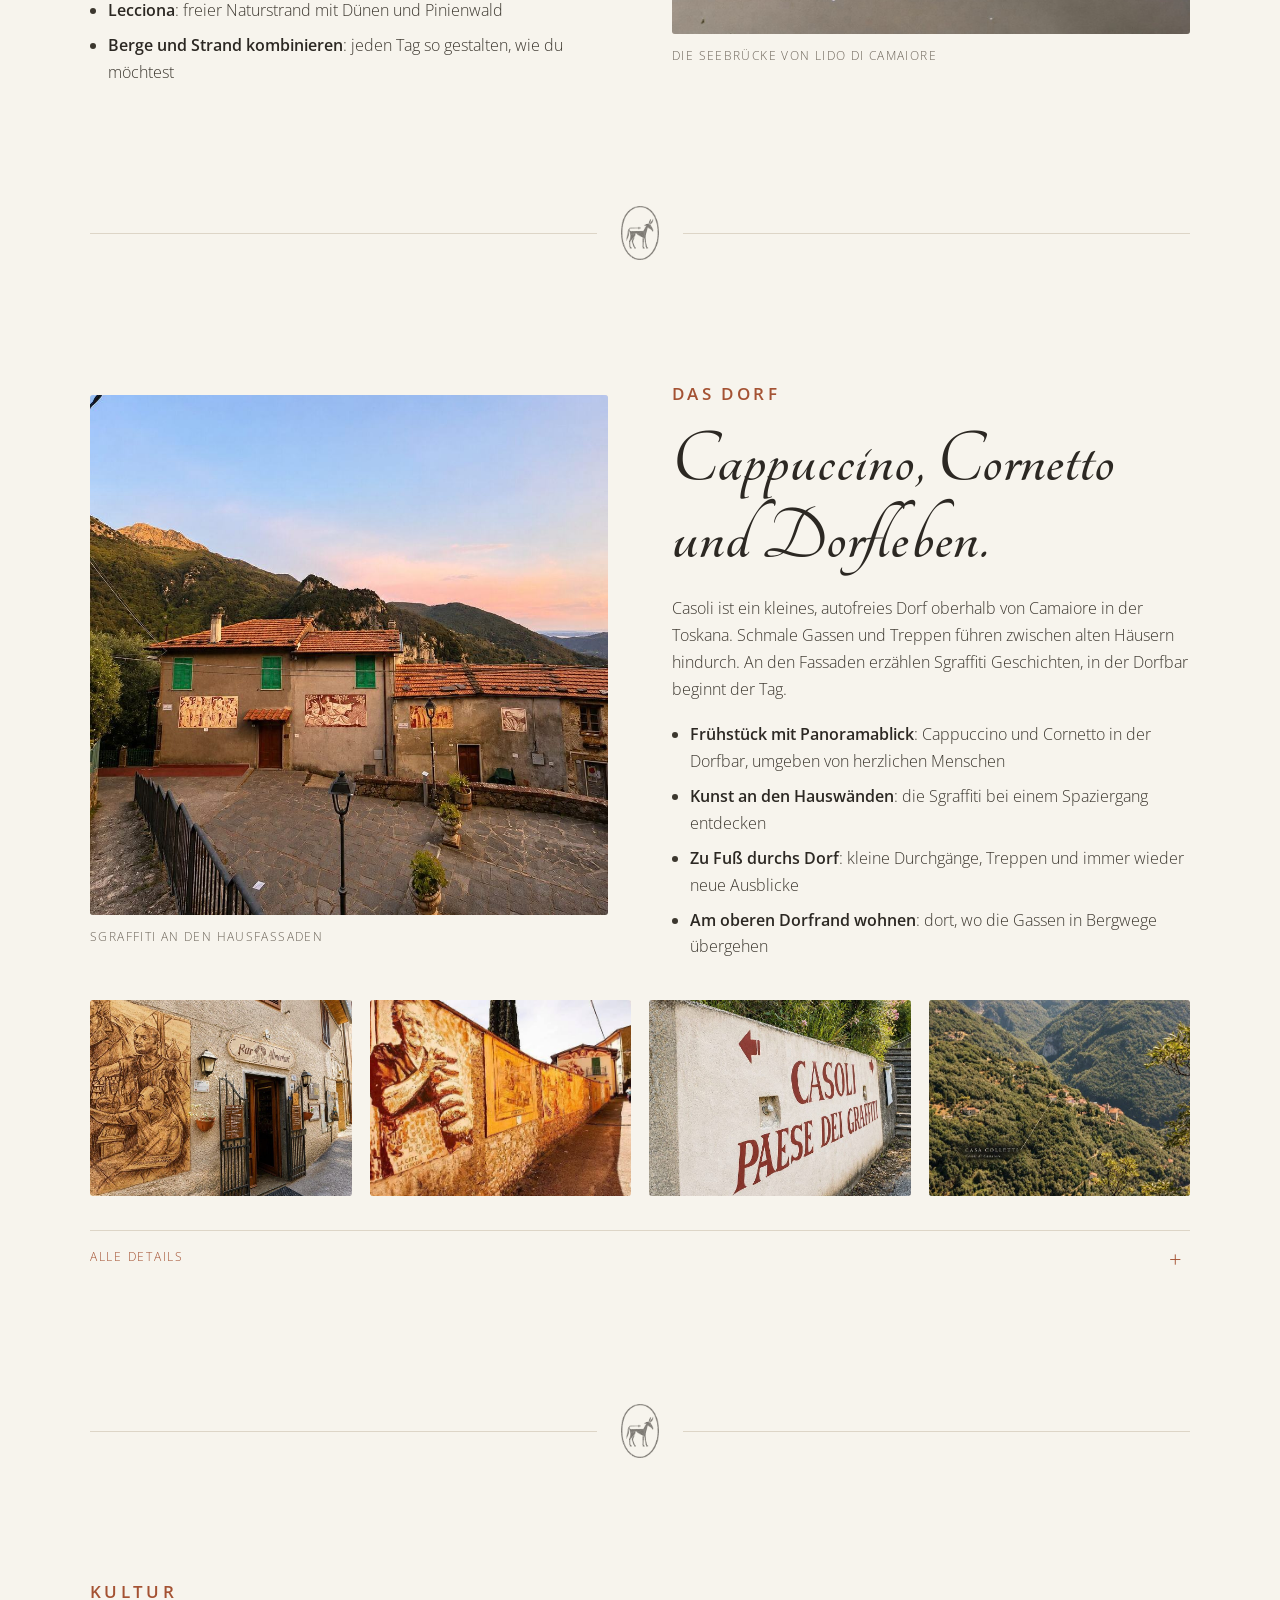
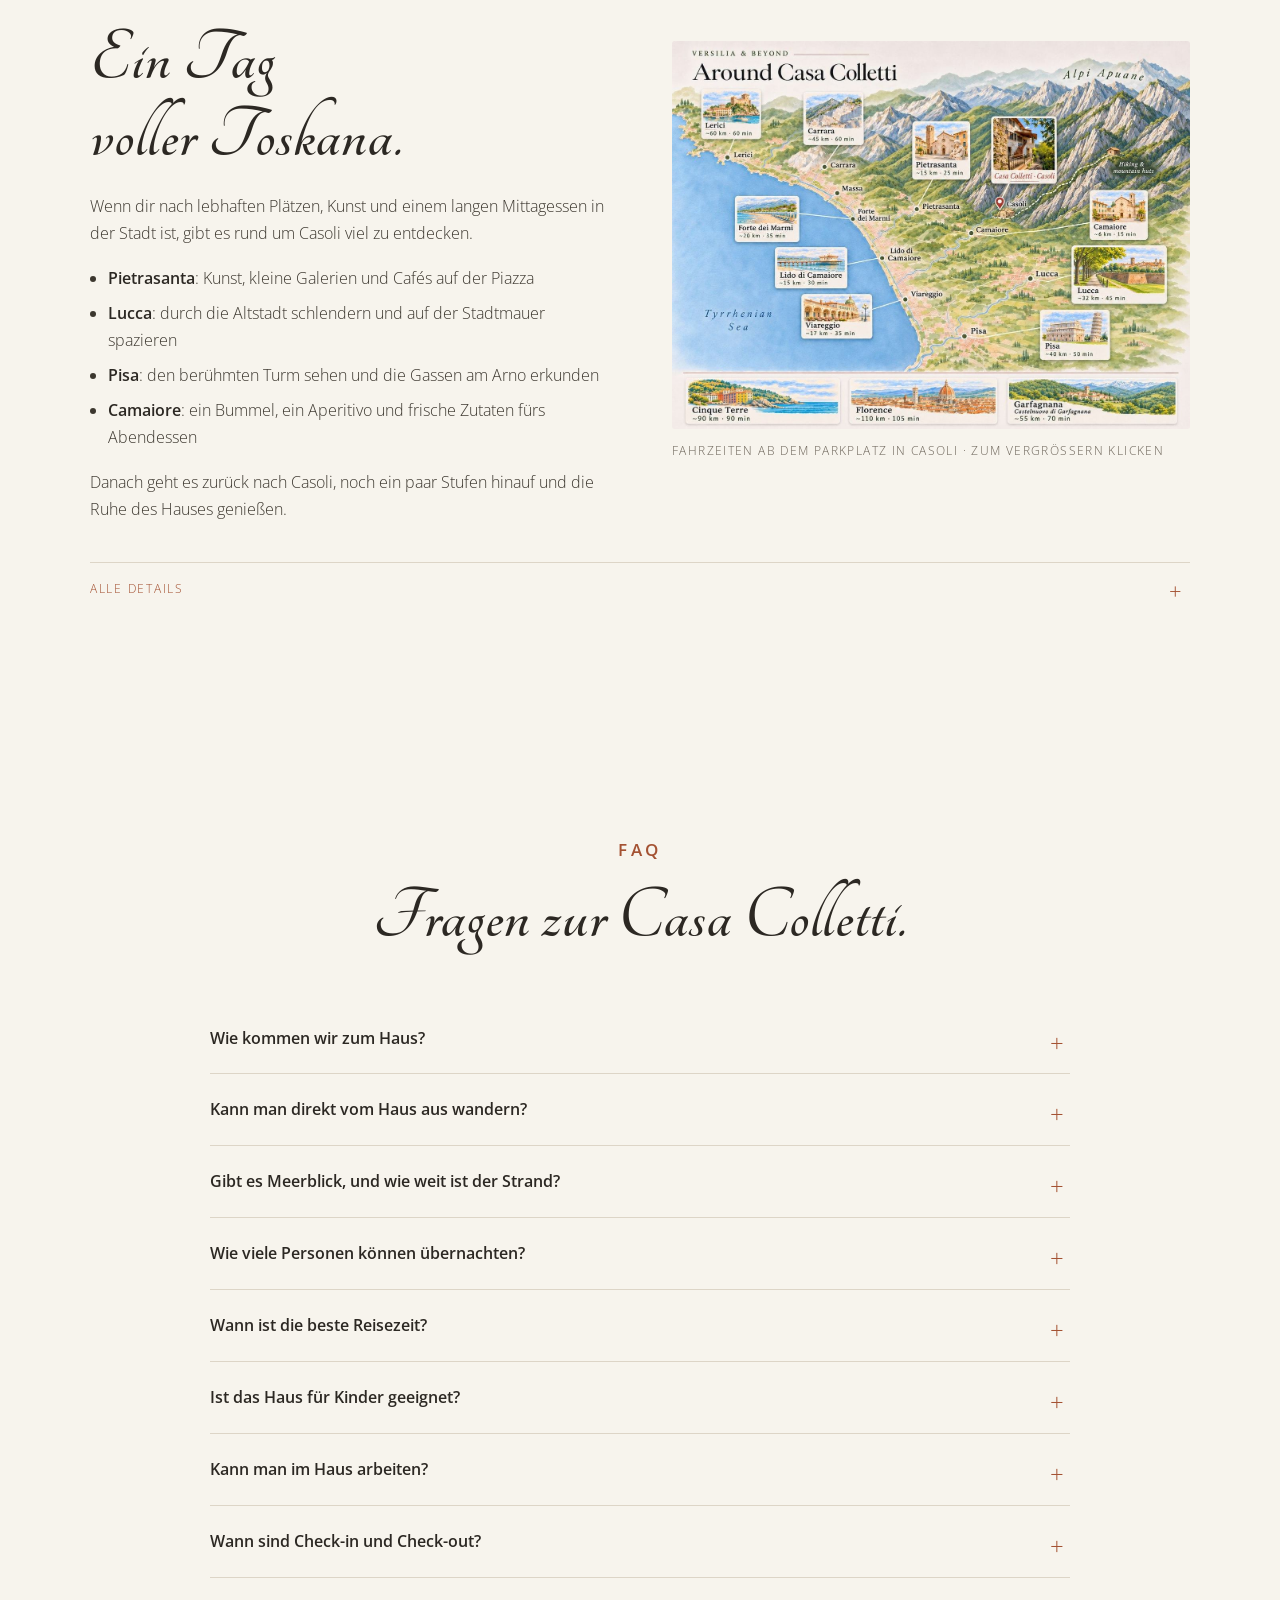
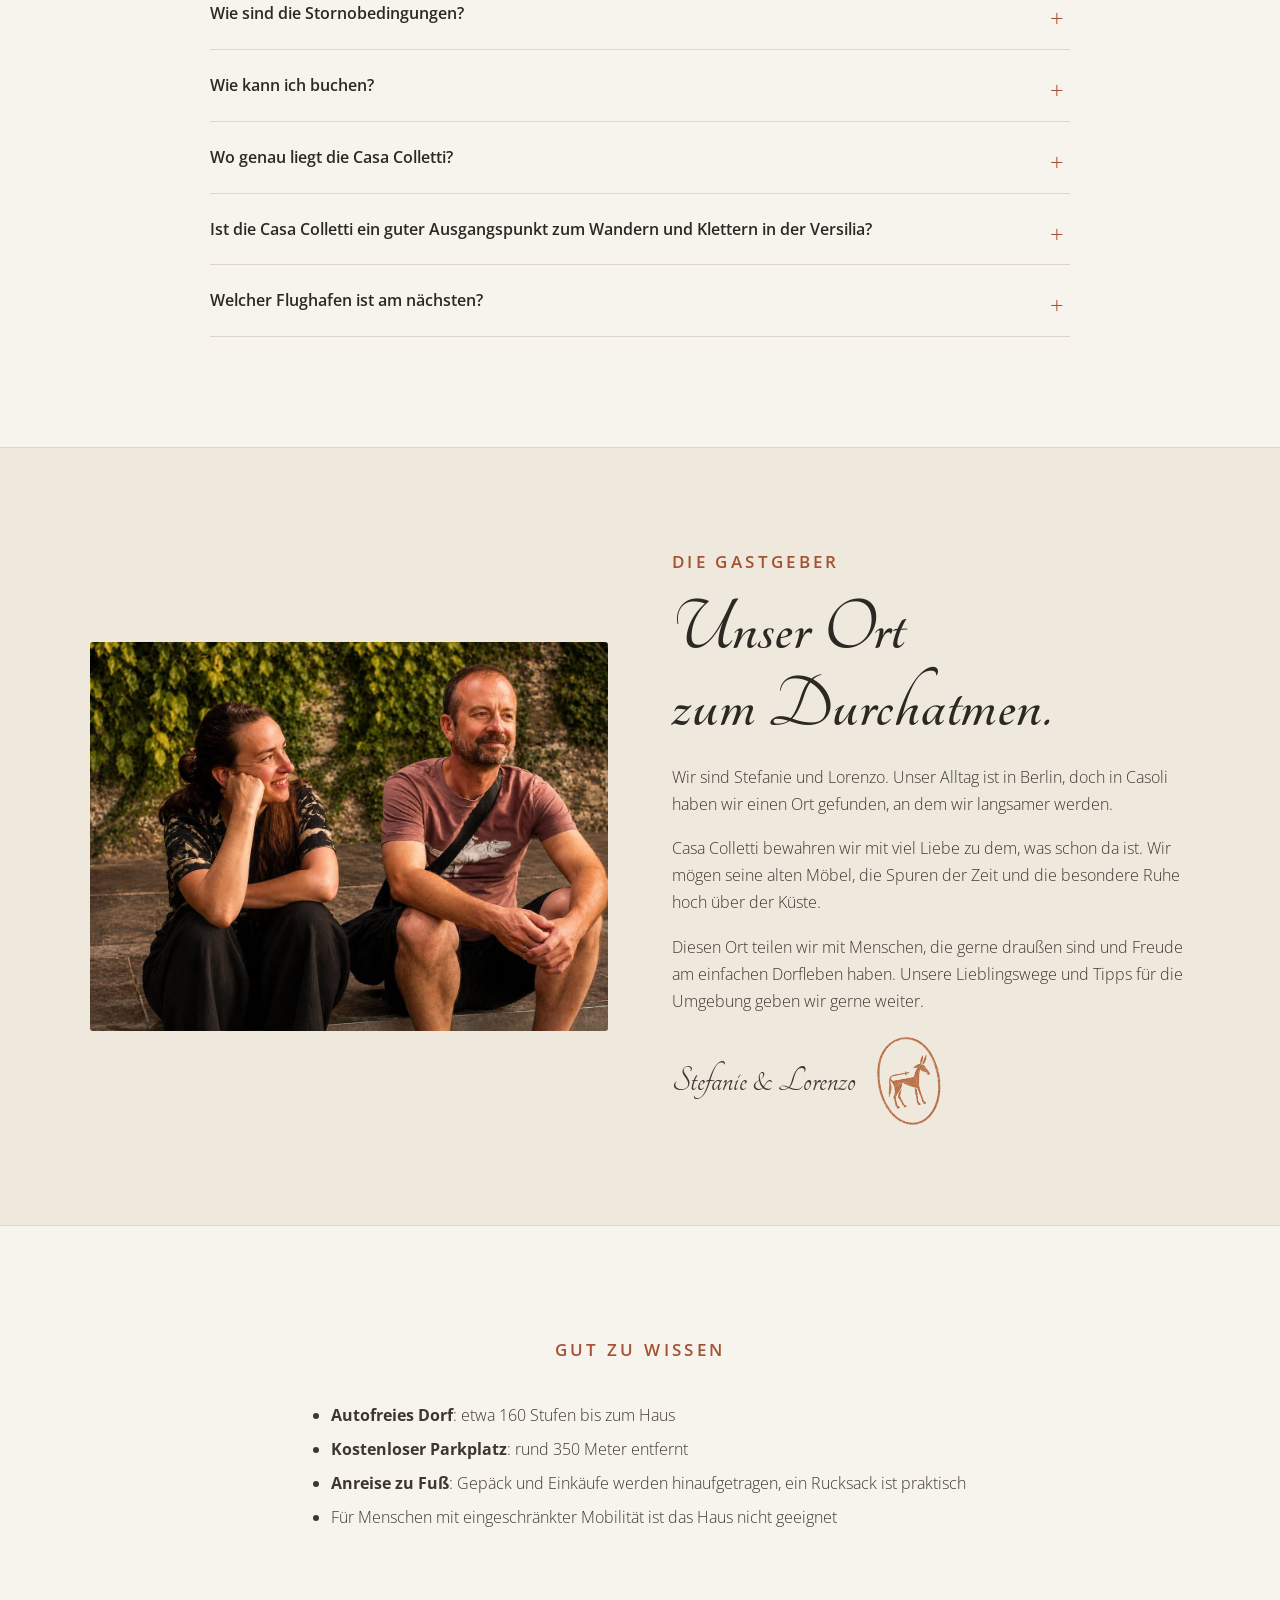
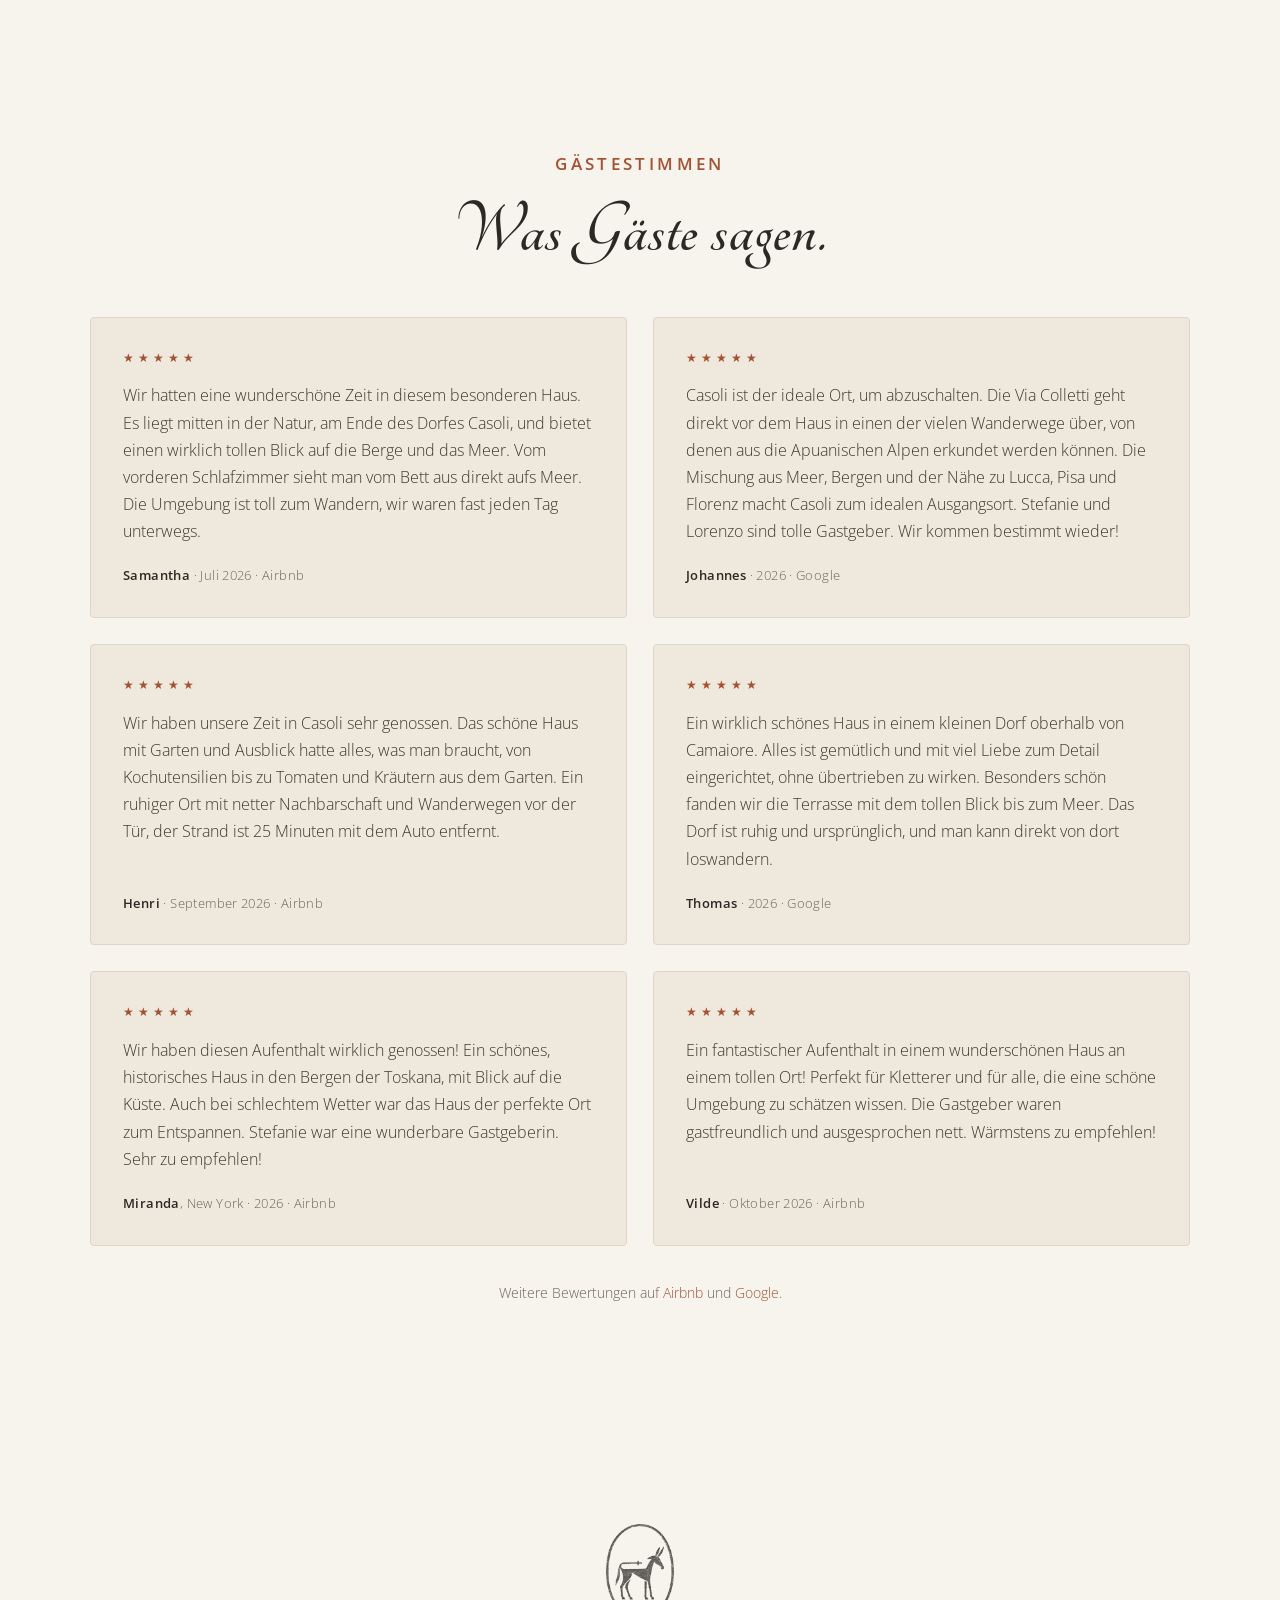
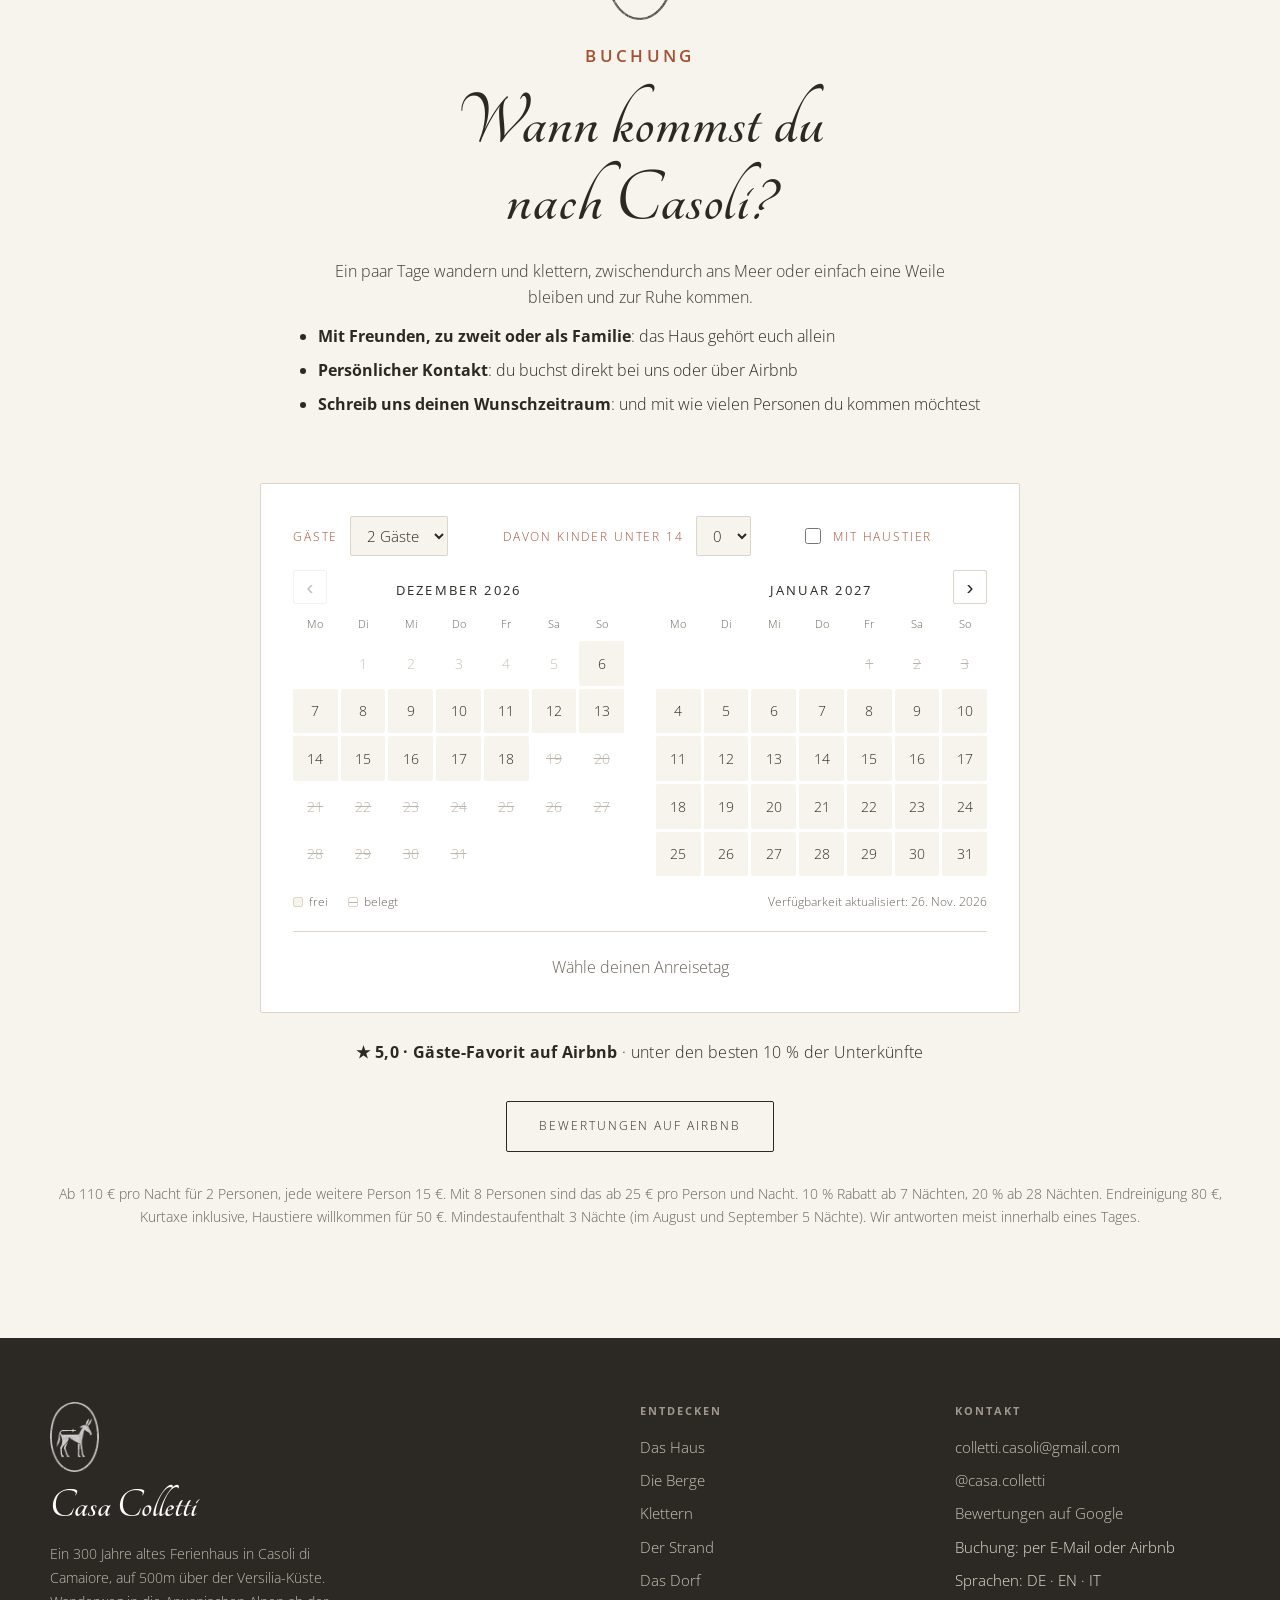
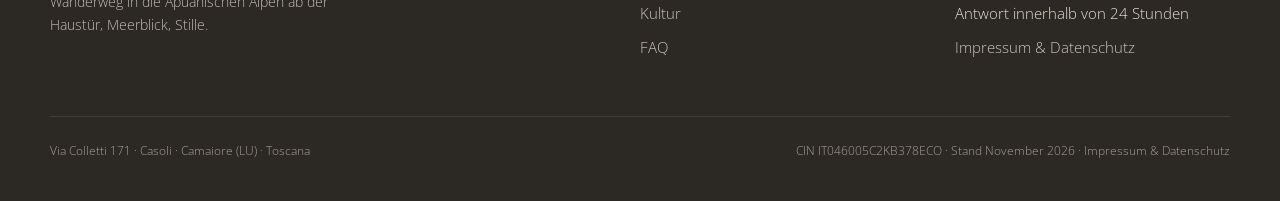
==== commit 41f54265: "Add files via upload" ====
--- a/de.html
+++ b/de.html
@@ -1025,7 +1025,7 @@
   <div class="cta">
     <a href="https://www.airbnb.de/rooms/1688939099606951713/reviews" target="_blank" rel="noopener" class="btn ghost">Bewertungen auf Airbnb</a>
   </div>
-  <p class="pricing">Ab 110 € pro Nacht für 2 Personen, jede weitere Person 15 €. 10 % Rabatt ab 7 Nächten, 20 % ab 28 Nächten. Endreinigung 80 €, Kurtaxe inklusive. Mindestaufenthalt 3 Nächte. Wir antworten meist innerhalb eines Tages.</p>
+  <p class="pricing">Ab 110 € pro Nacht für 2 Personen, jede weitere Person 15 €. Mit 8 Personen sind das ab 25 € pro Person und Nacht. 10 % Rabatt ab 7 Nächten, 20 % ab 28 Nächten. Endreinigung 80 €, Kurtaxe inklusive, Haustiere willkommen für 50 €. Mindestaufenthalt 3 Nächte (im August und September 5 Nächte). Wir antworten meist innerhalb eines Tages.</p>
 </section>
 
 <!-- FOOTER -->
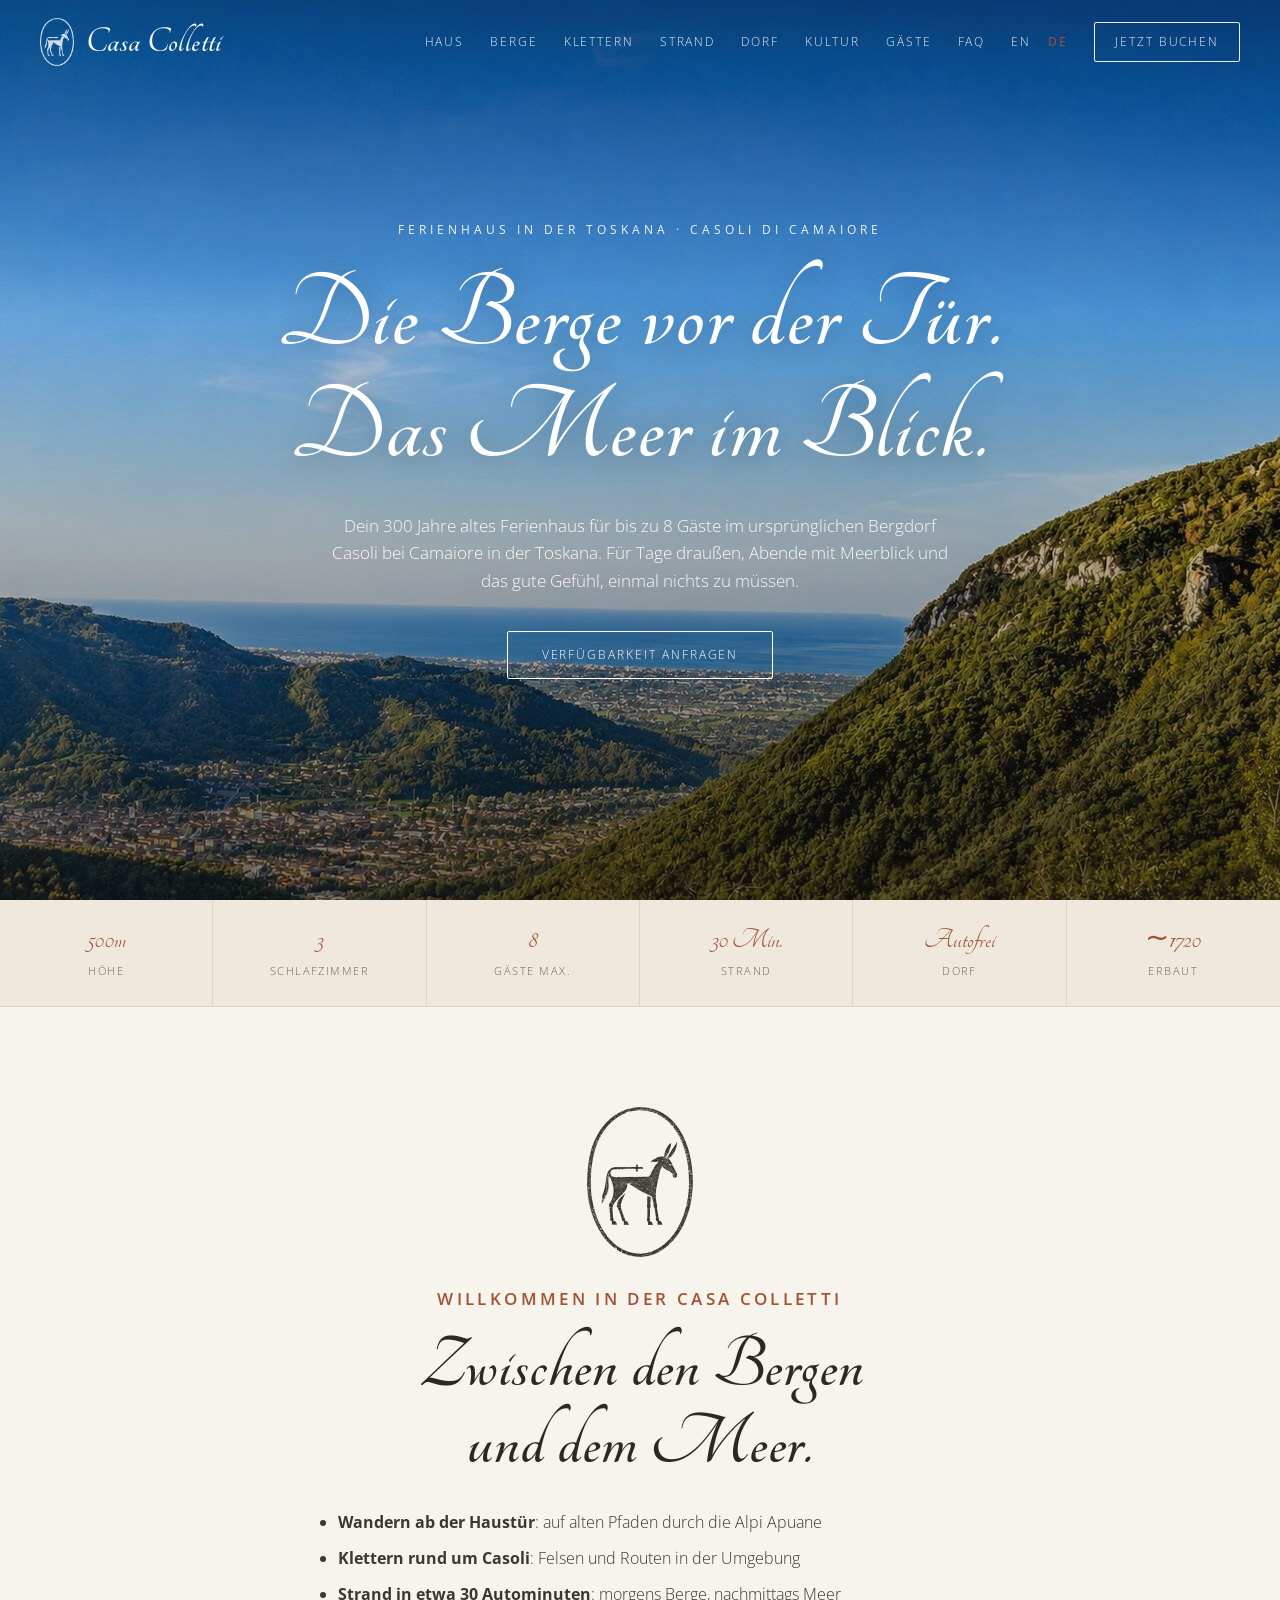
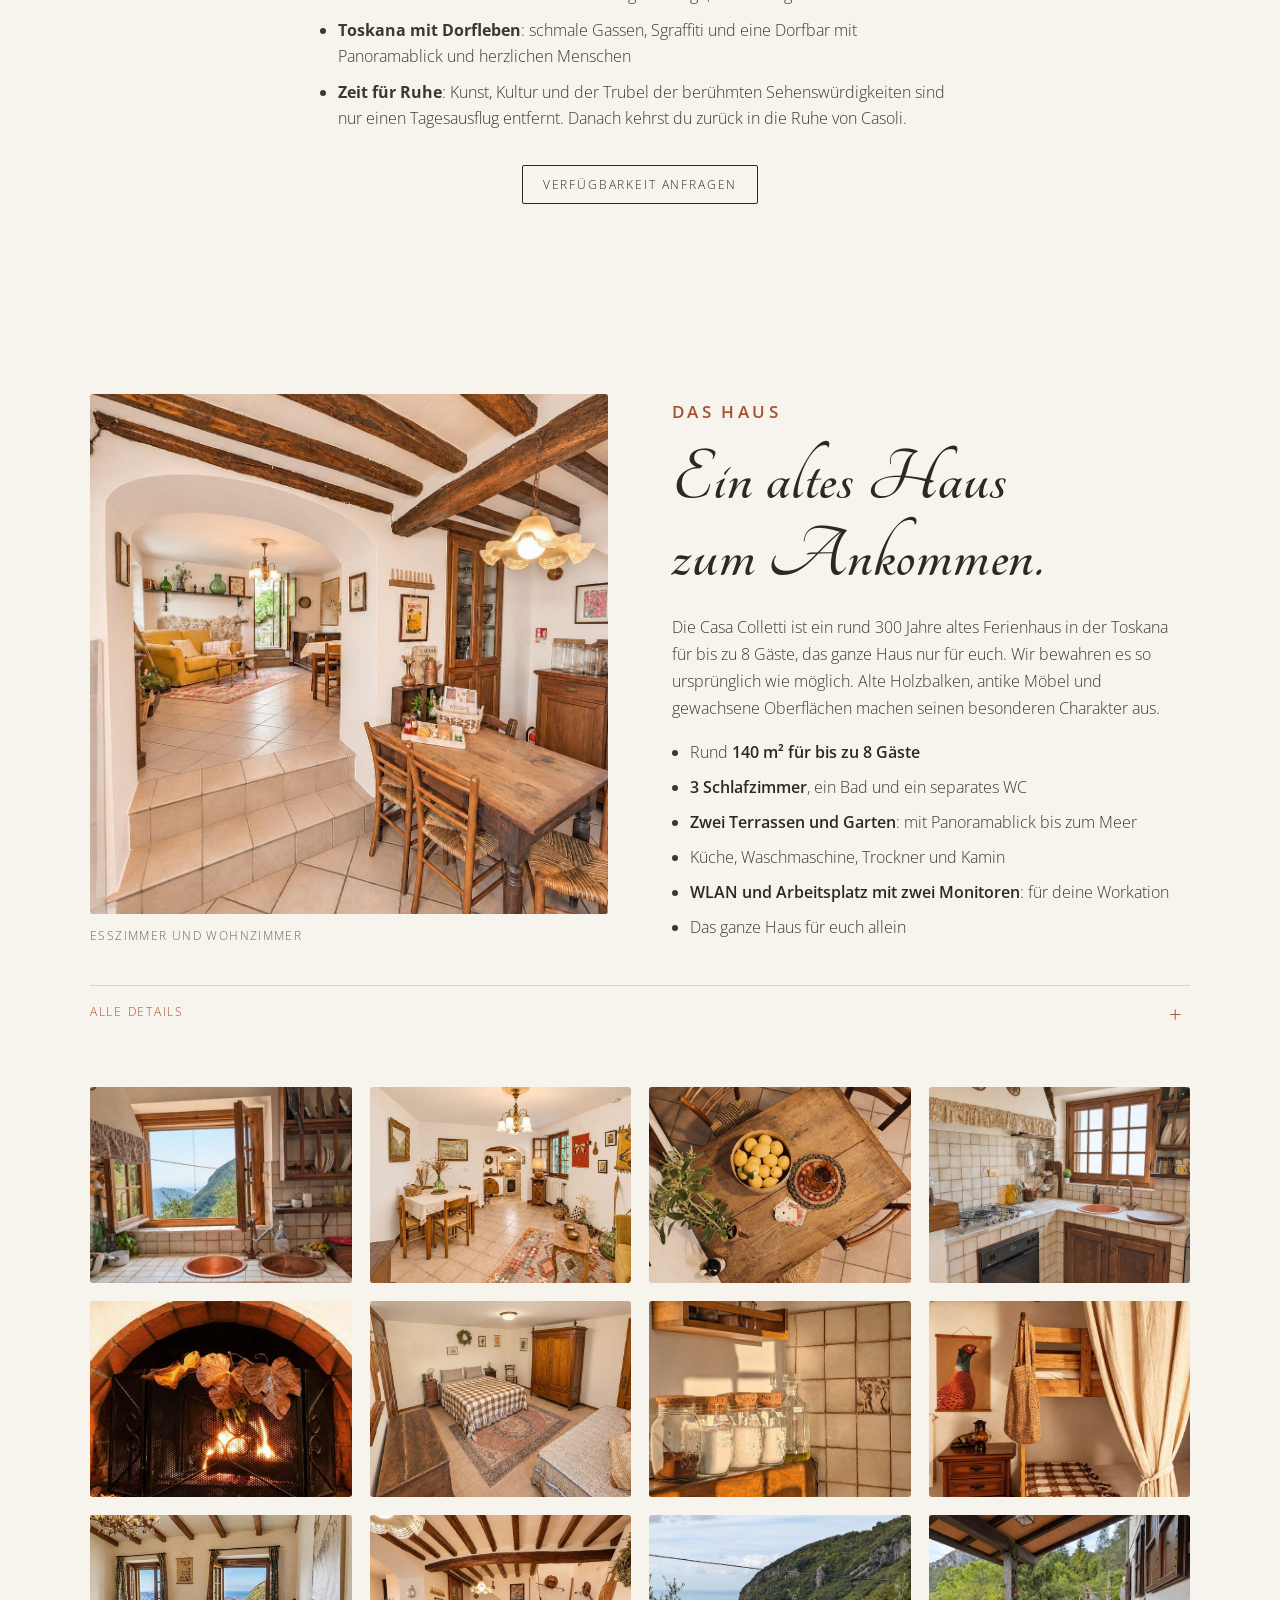
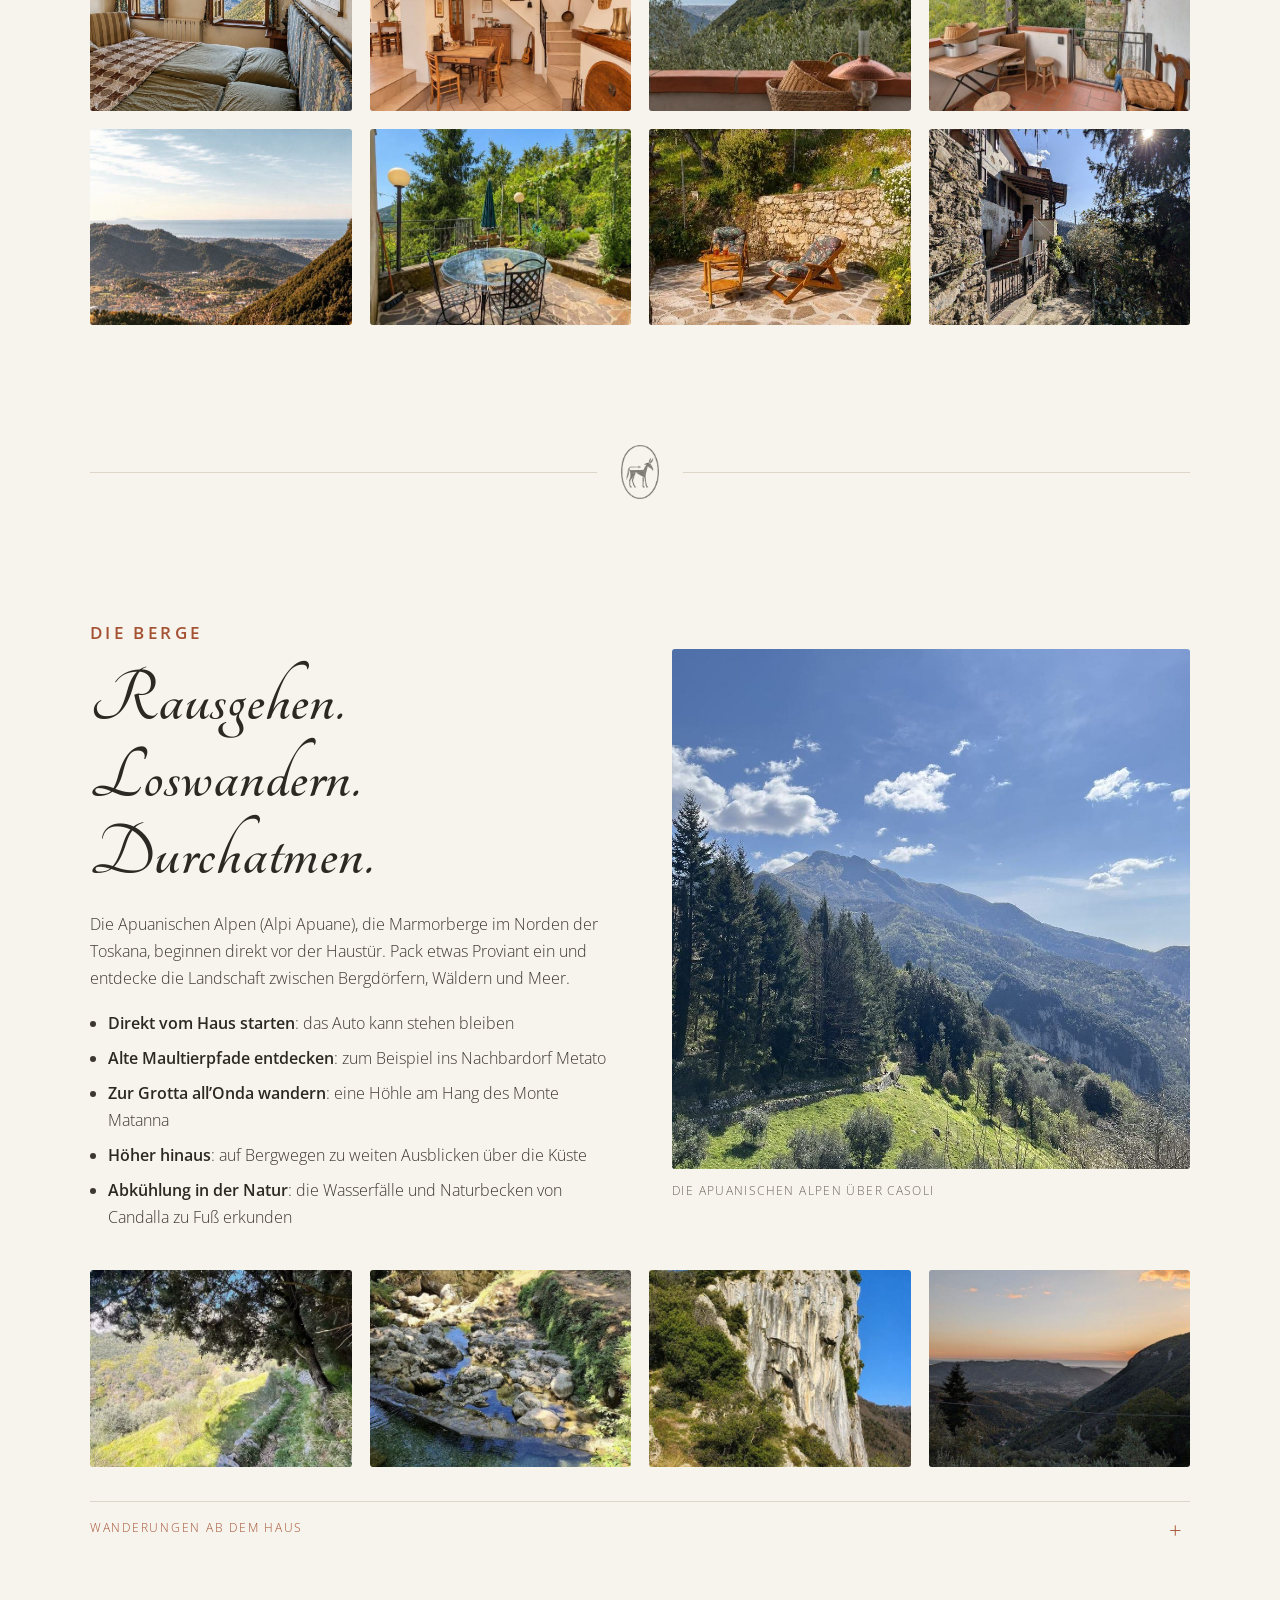
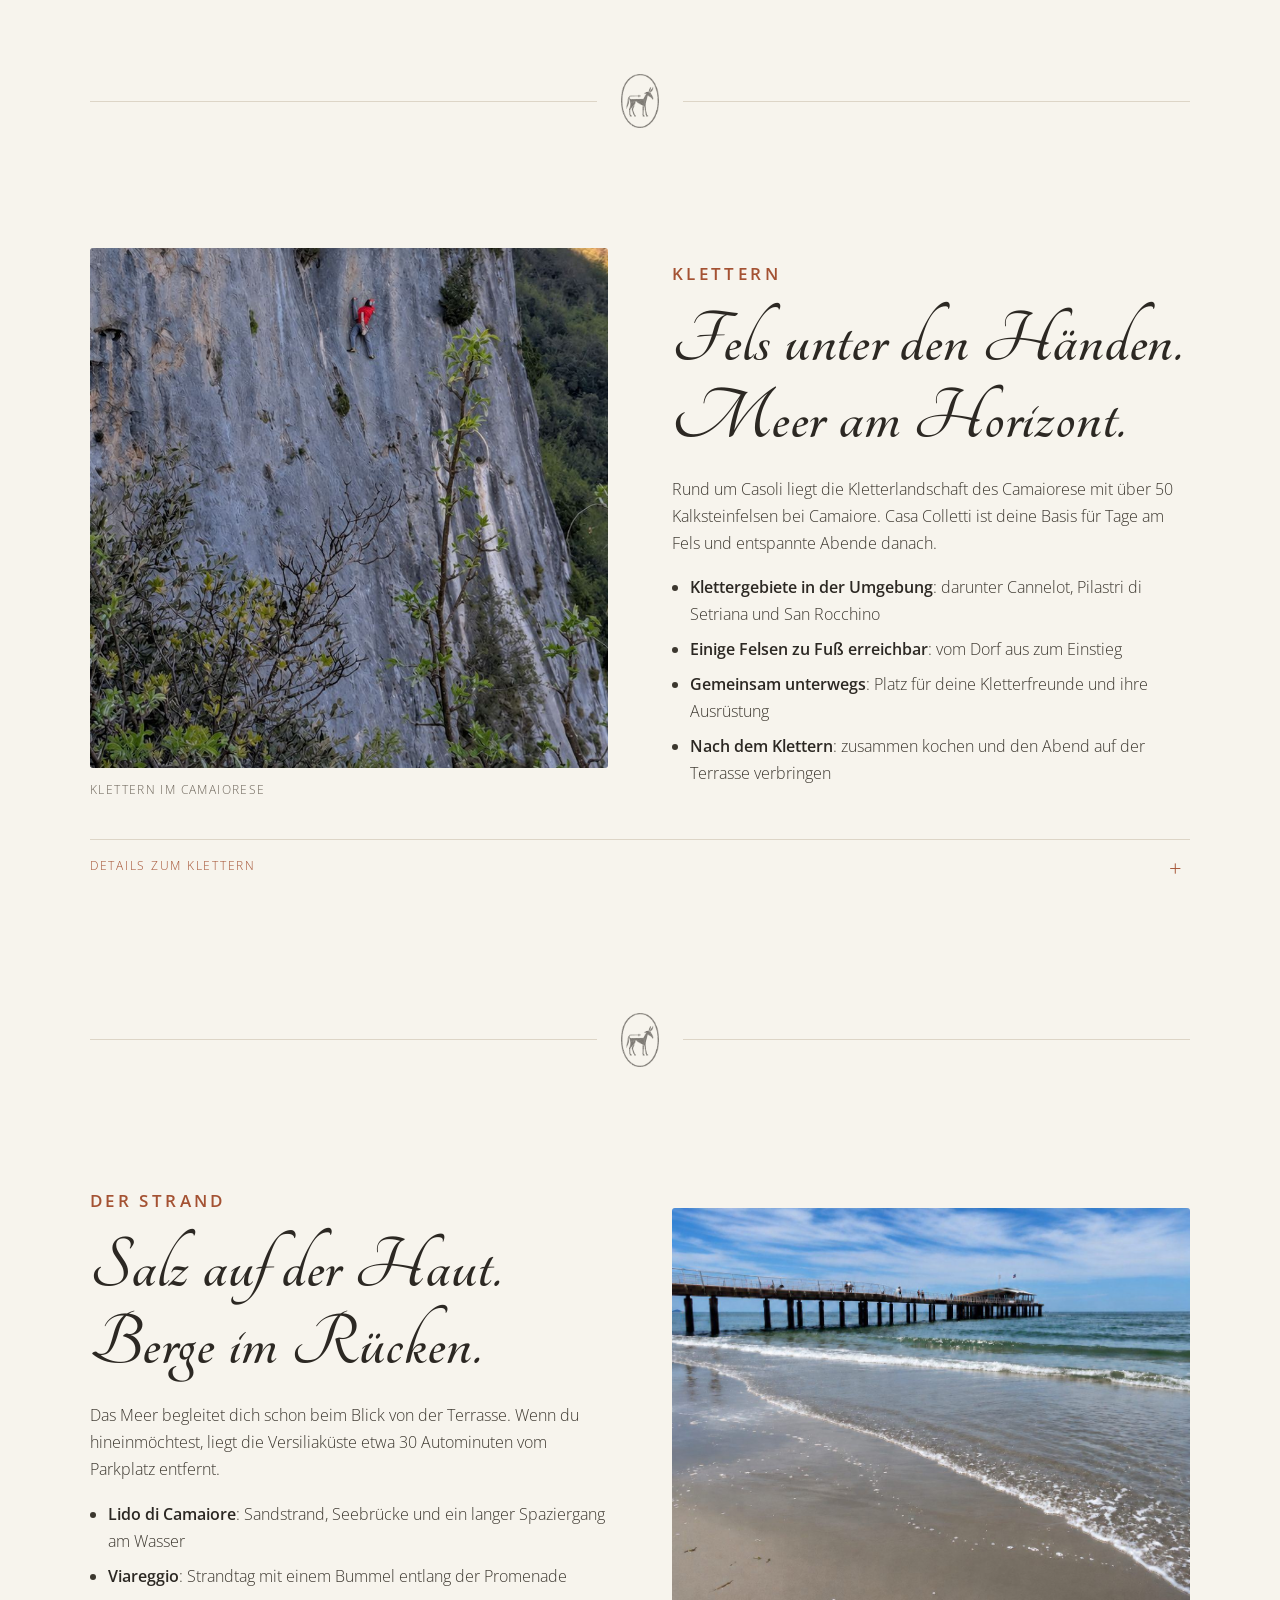
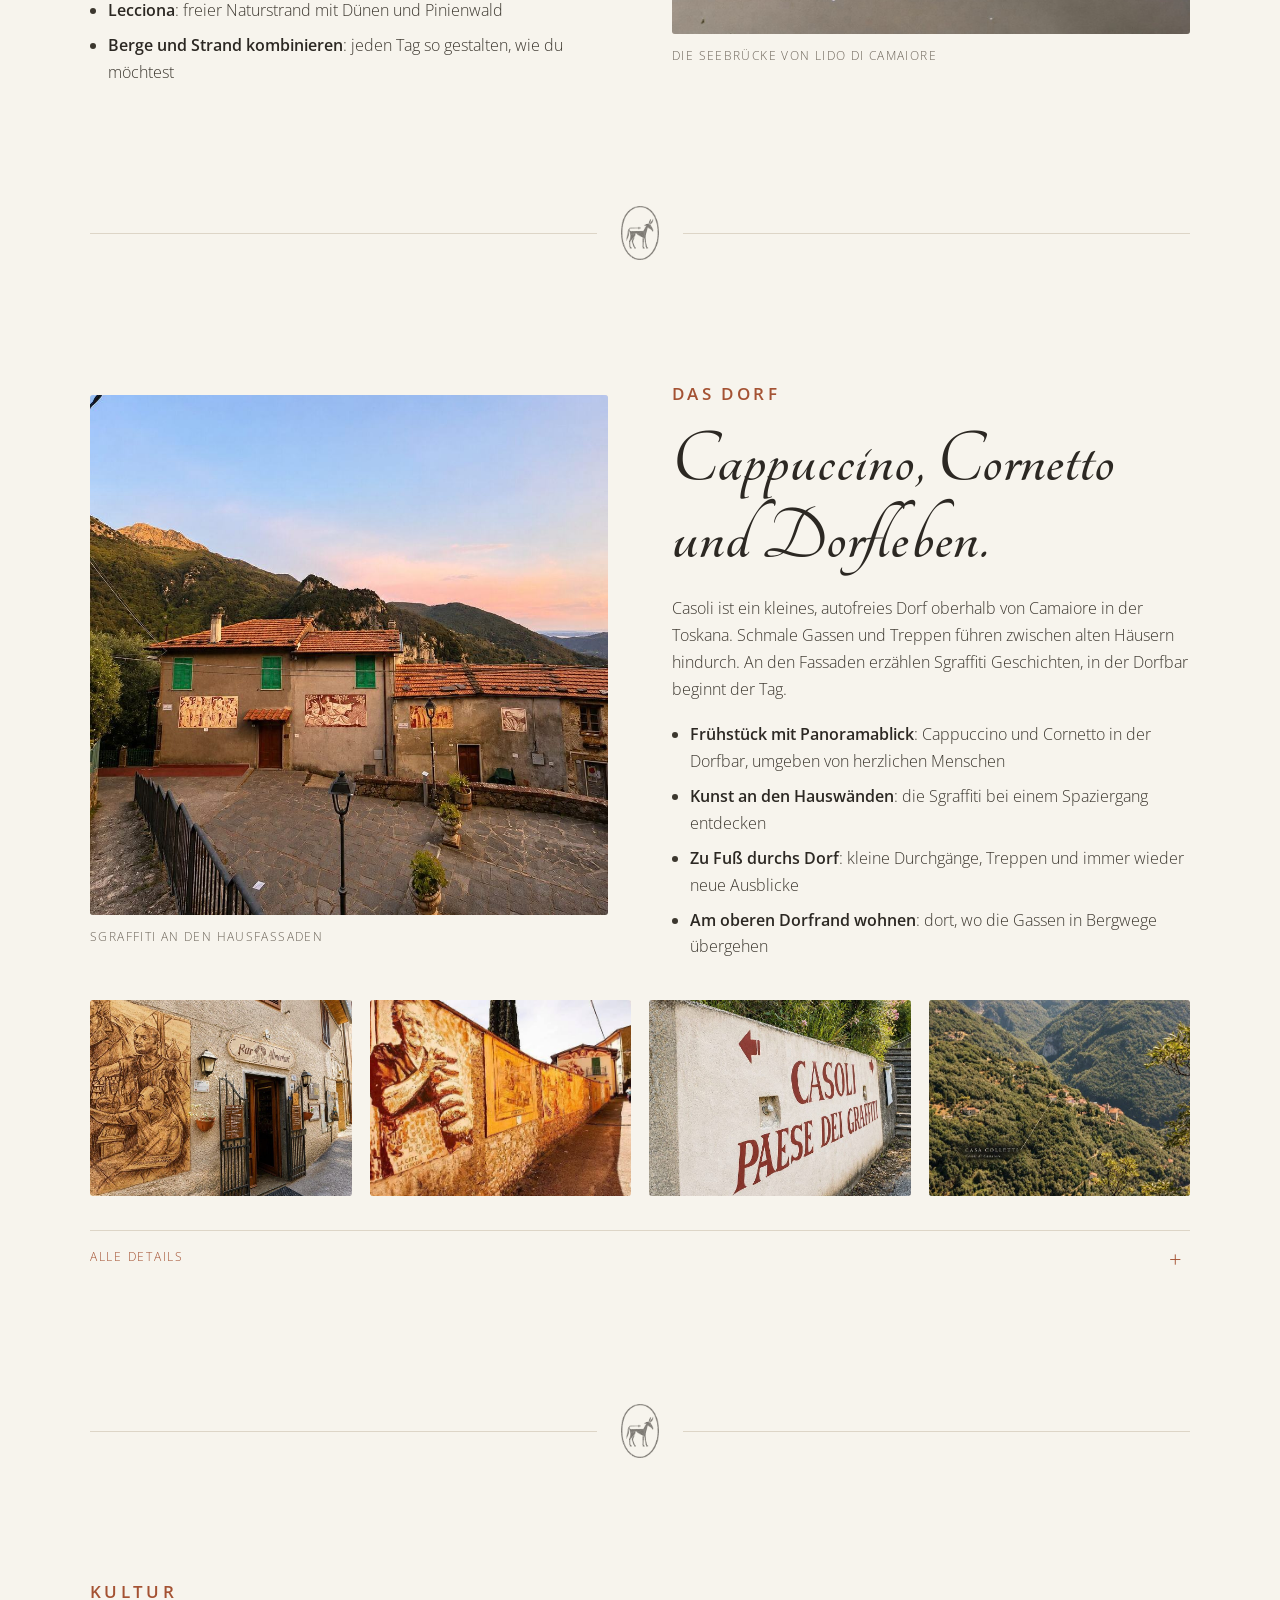
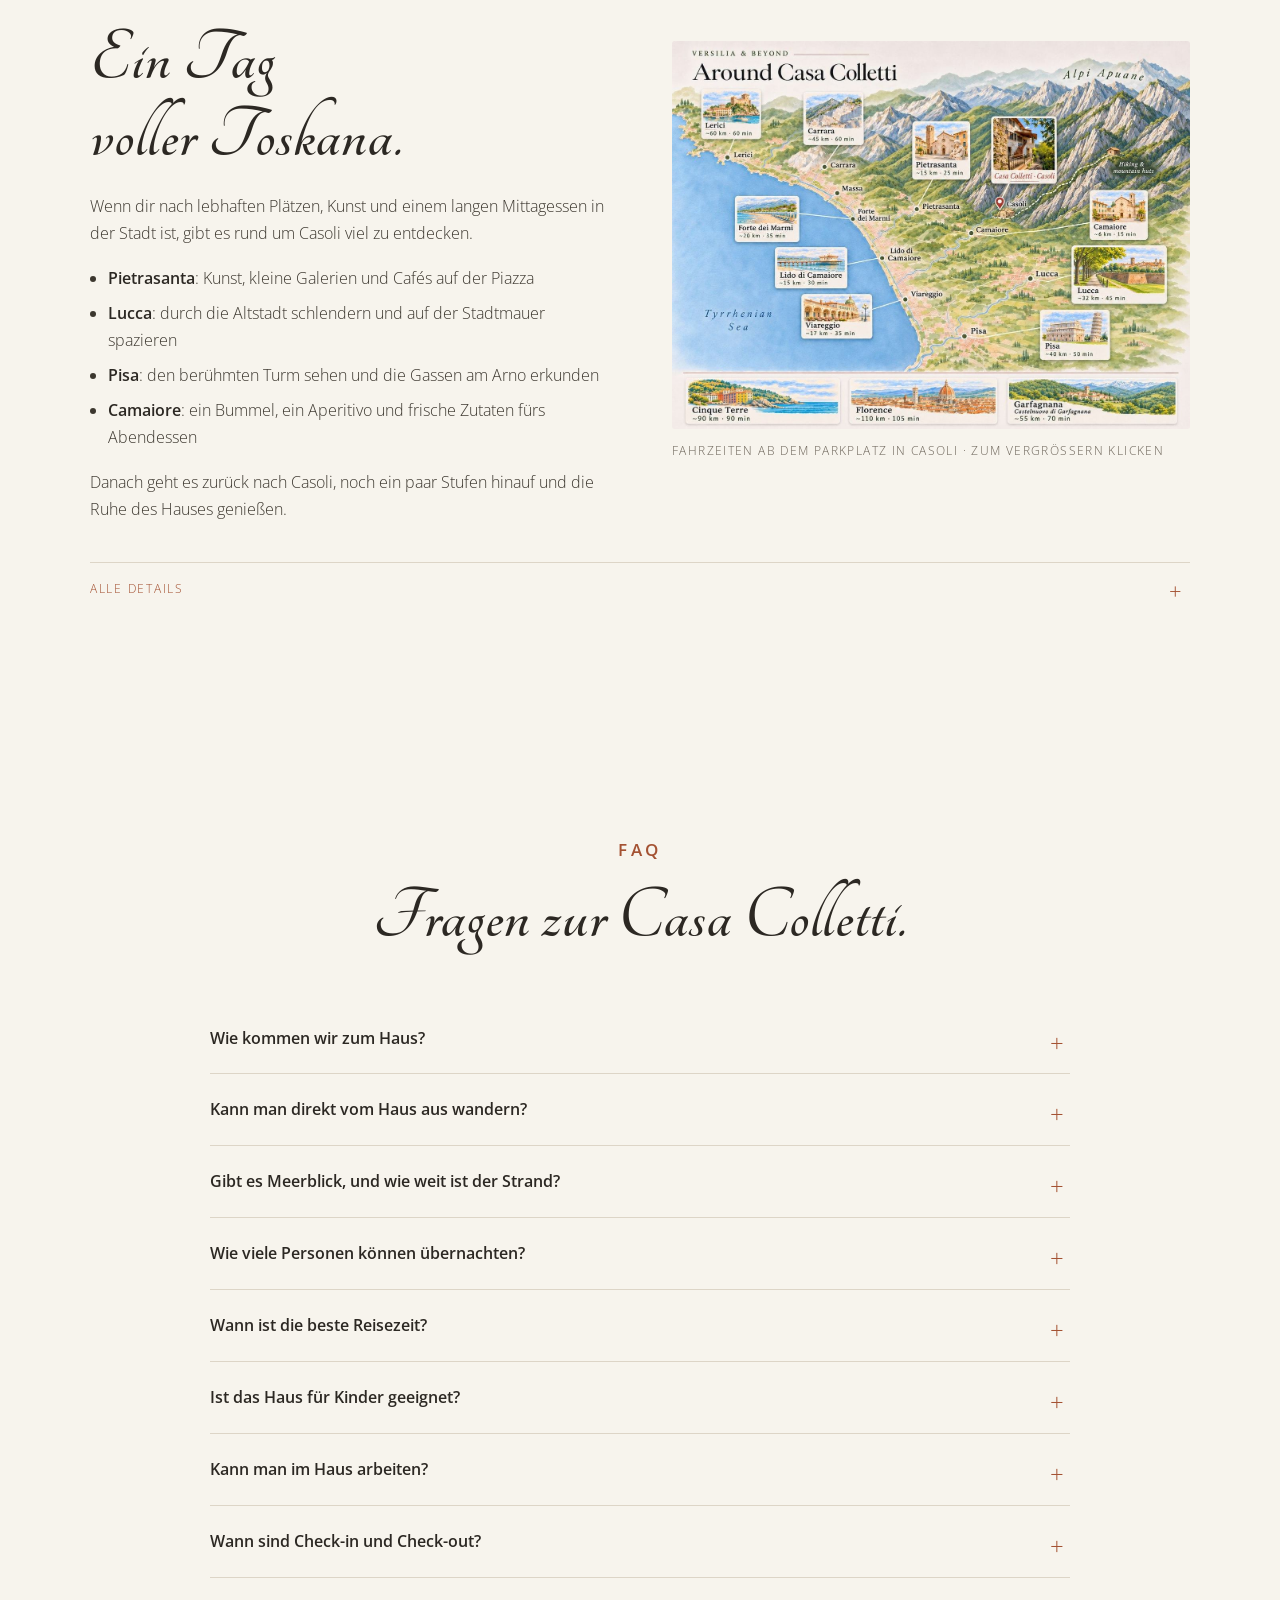
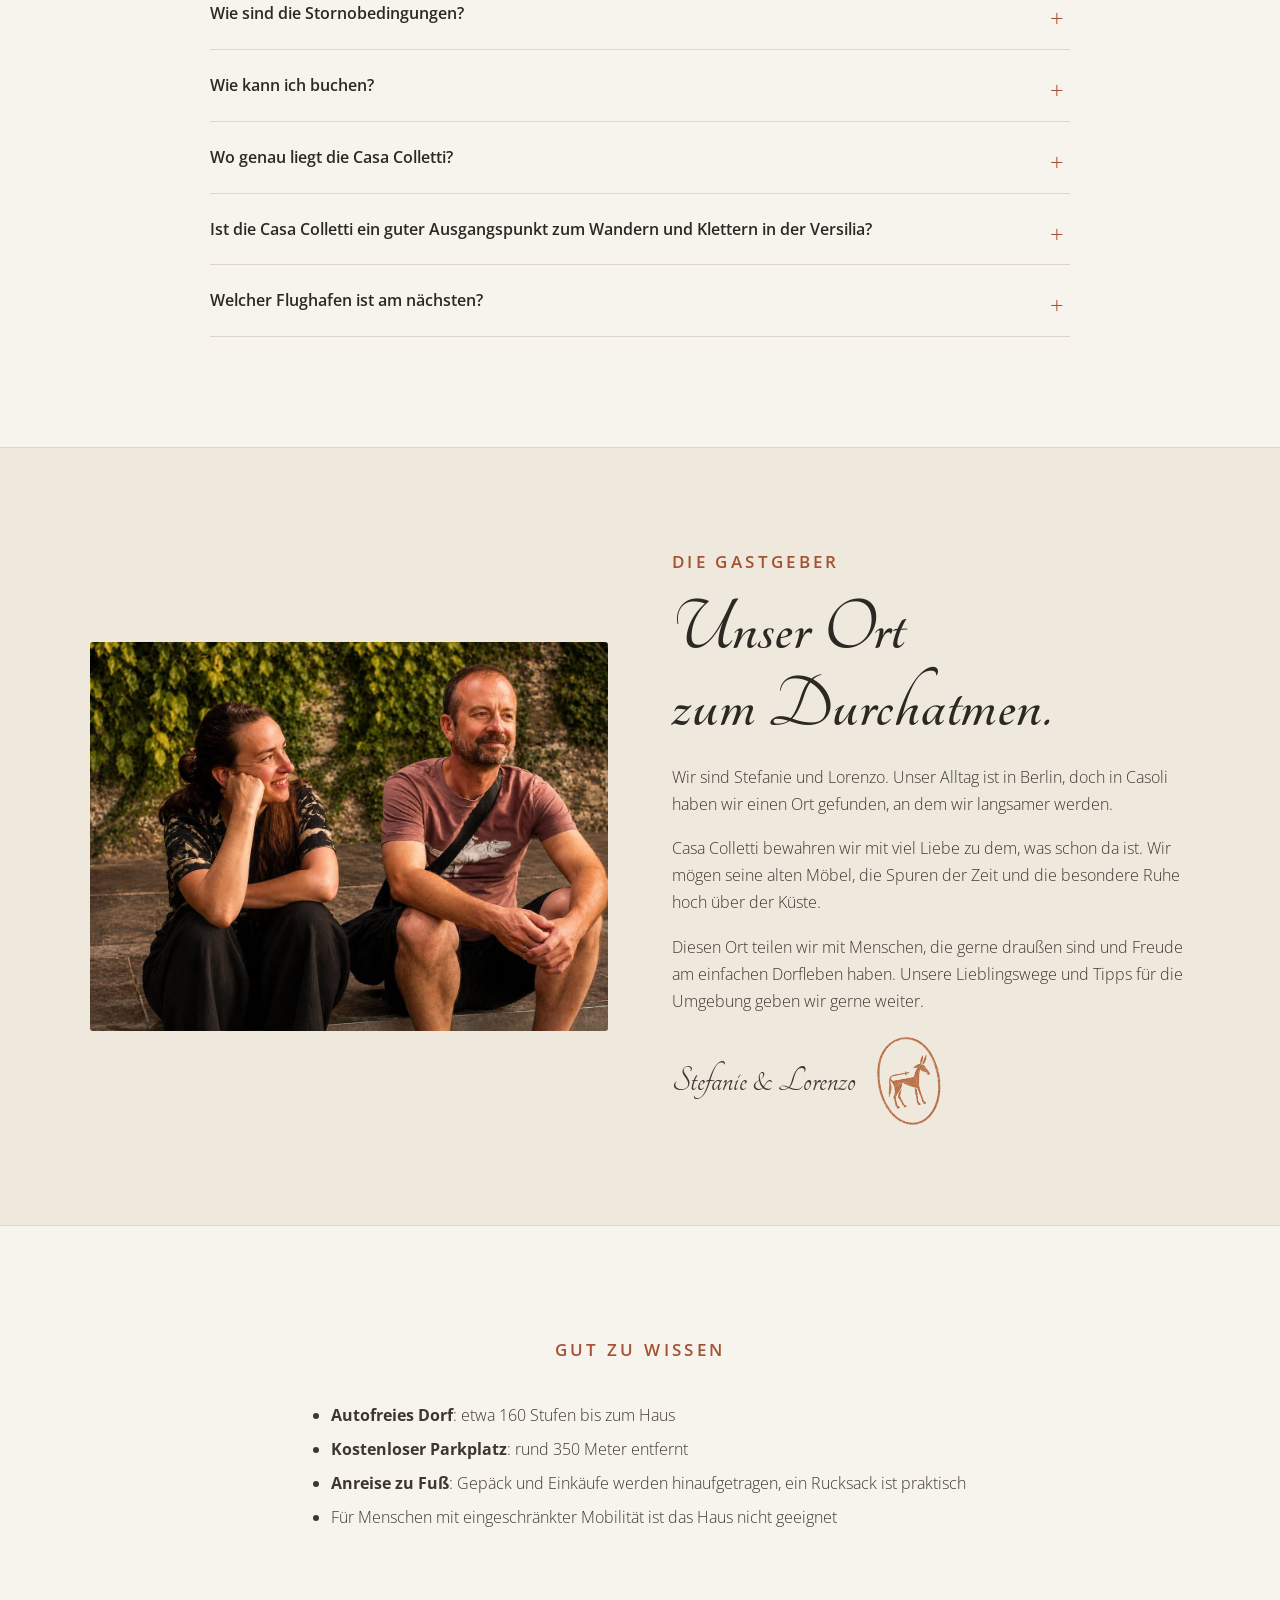
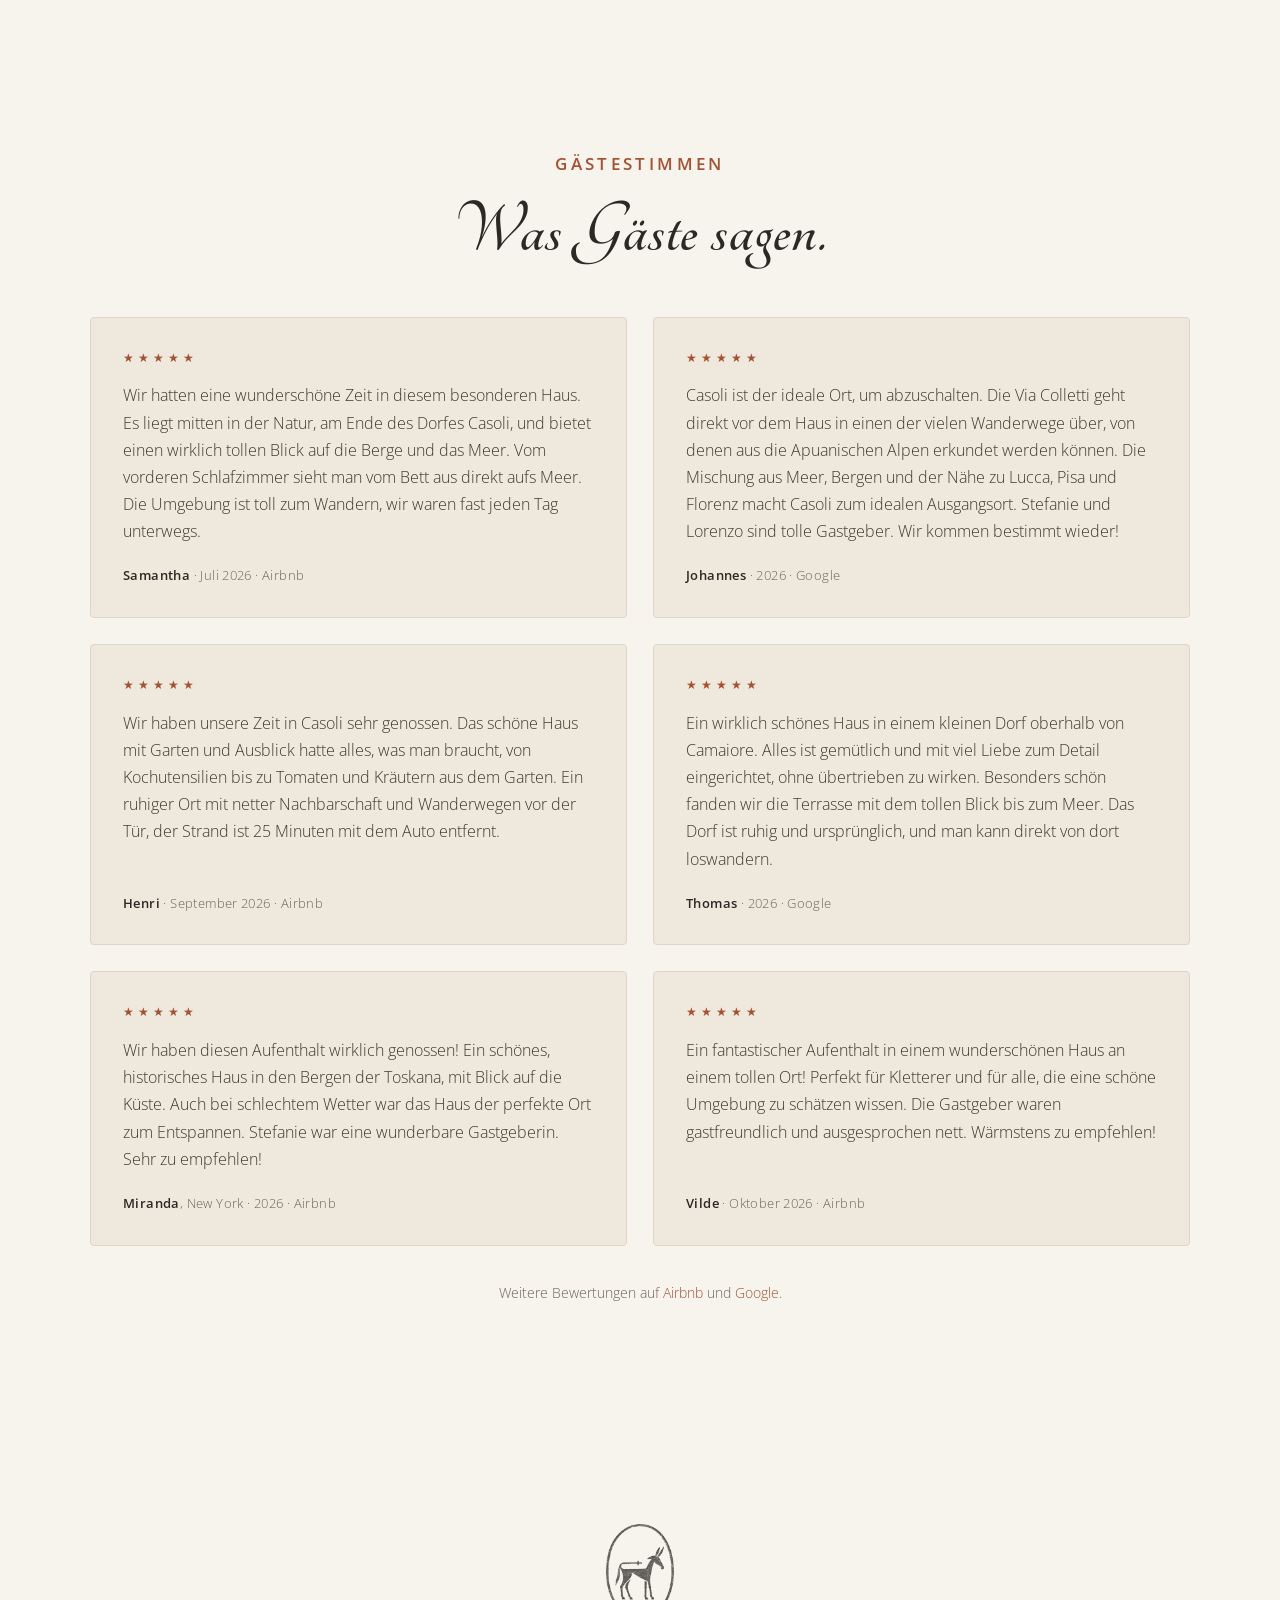
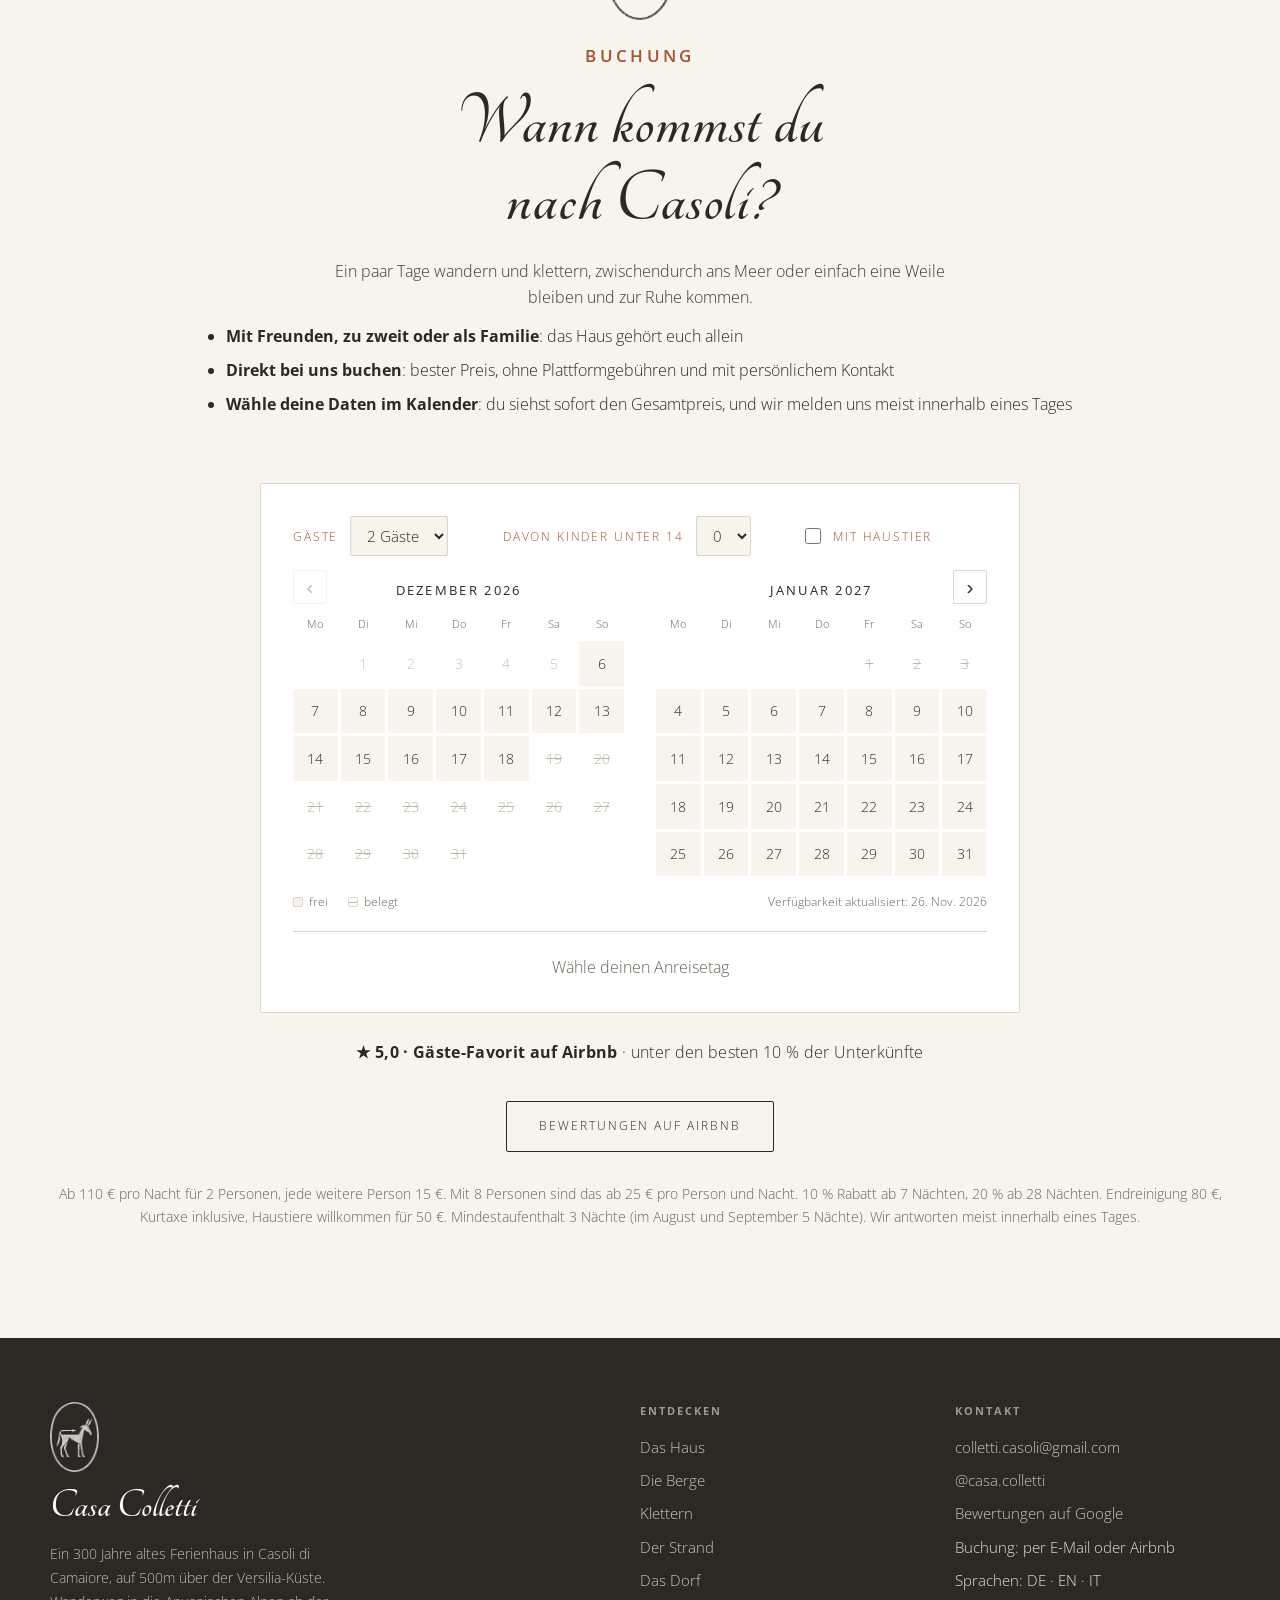
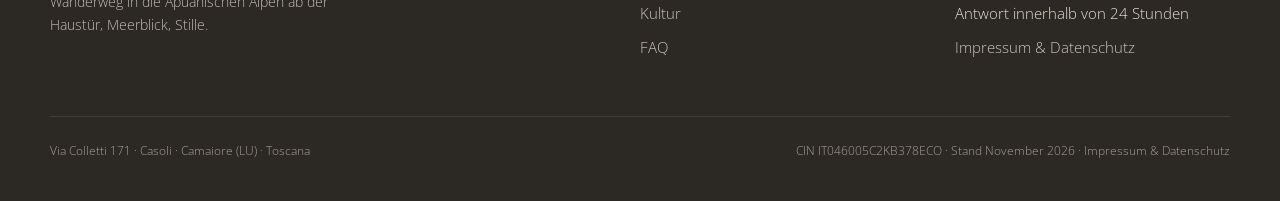
==== commit 9de6f1c0: "Add files via upload" ====
--- a/de.html
+++ b/de.html
@@ -1017,8 +1017,8 @@
   <p class="lead">Ein paar Tage wandern und klettern, zwischendurch ans Meer oder einfach eine Weile bleiben und zur Ruhe kommen.</p>
   <ul class="book-list">
     <li><strong>Mit Freunden, zu zweit oder als Familie</strong>: das Haus gehört euch allein</li>
-    <li><strong>Persönlicher Kontakt</strong>: du buchst direkt bei uns oder über Airbnb</li>
-    <li><strong>Schreib uns deinen Wunschzeitraum</strong>: und mit wie vielen Personen du kommen möchtest</li>
+    <li><strong>Direkt bei uns buchen</strong>: bester Preis, ohne Plattformgebühren und mit persönlichem Kontakt</li>
+    <li><strong>Wähle deine Daten im Kalender</strong>: du siehst sofort den Gesamtpreis, und wir melden uns meist innerhalb eines Tages</li>
   </ul>
   <div id="cc-booking" data-lang="de"></div>
   <p class="trust" style="text-align:center;margin:1.6rem 0 .2rem;font-size:1rem;letter-spacing:.02em"><strong>★ 5,0 · Gäste-Favorit auf Airbnb</strong> · unter den besten 10 % der Unterkünfte</p>
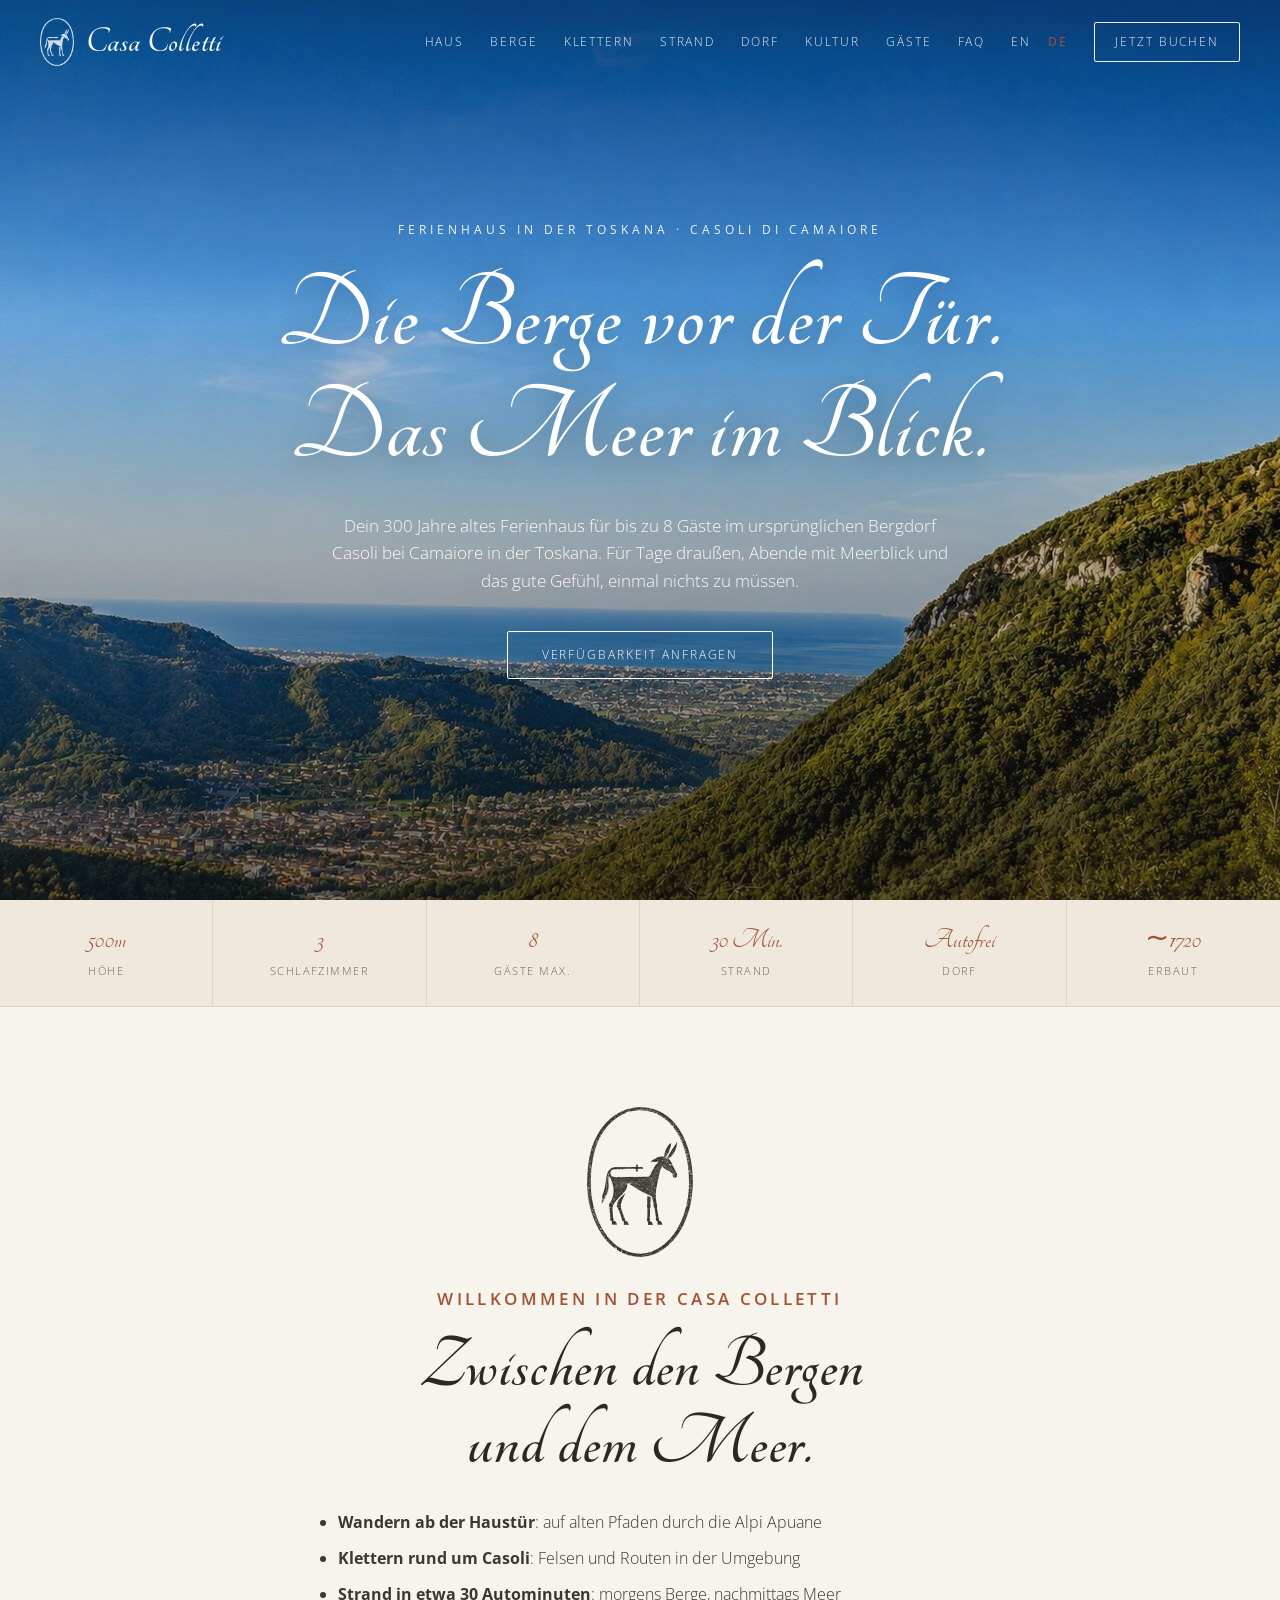
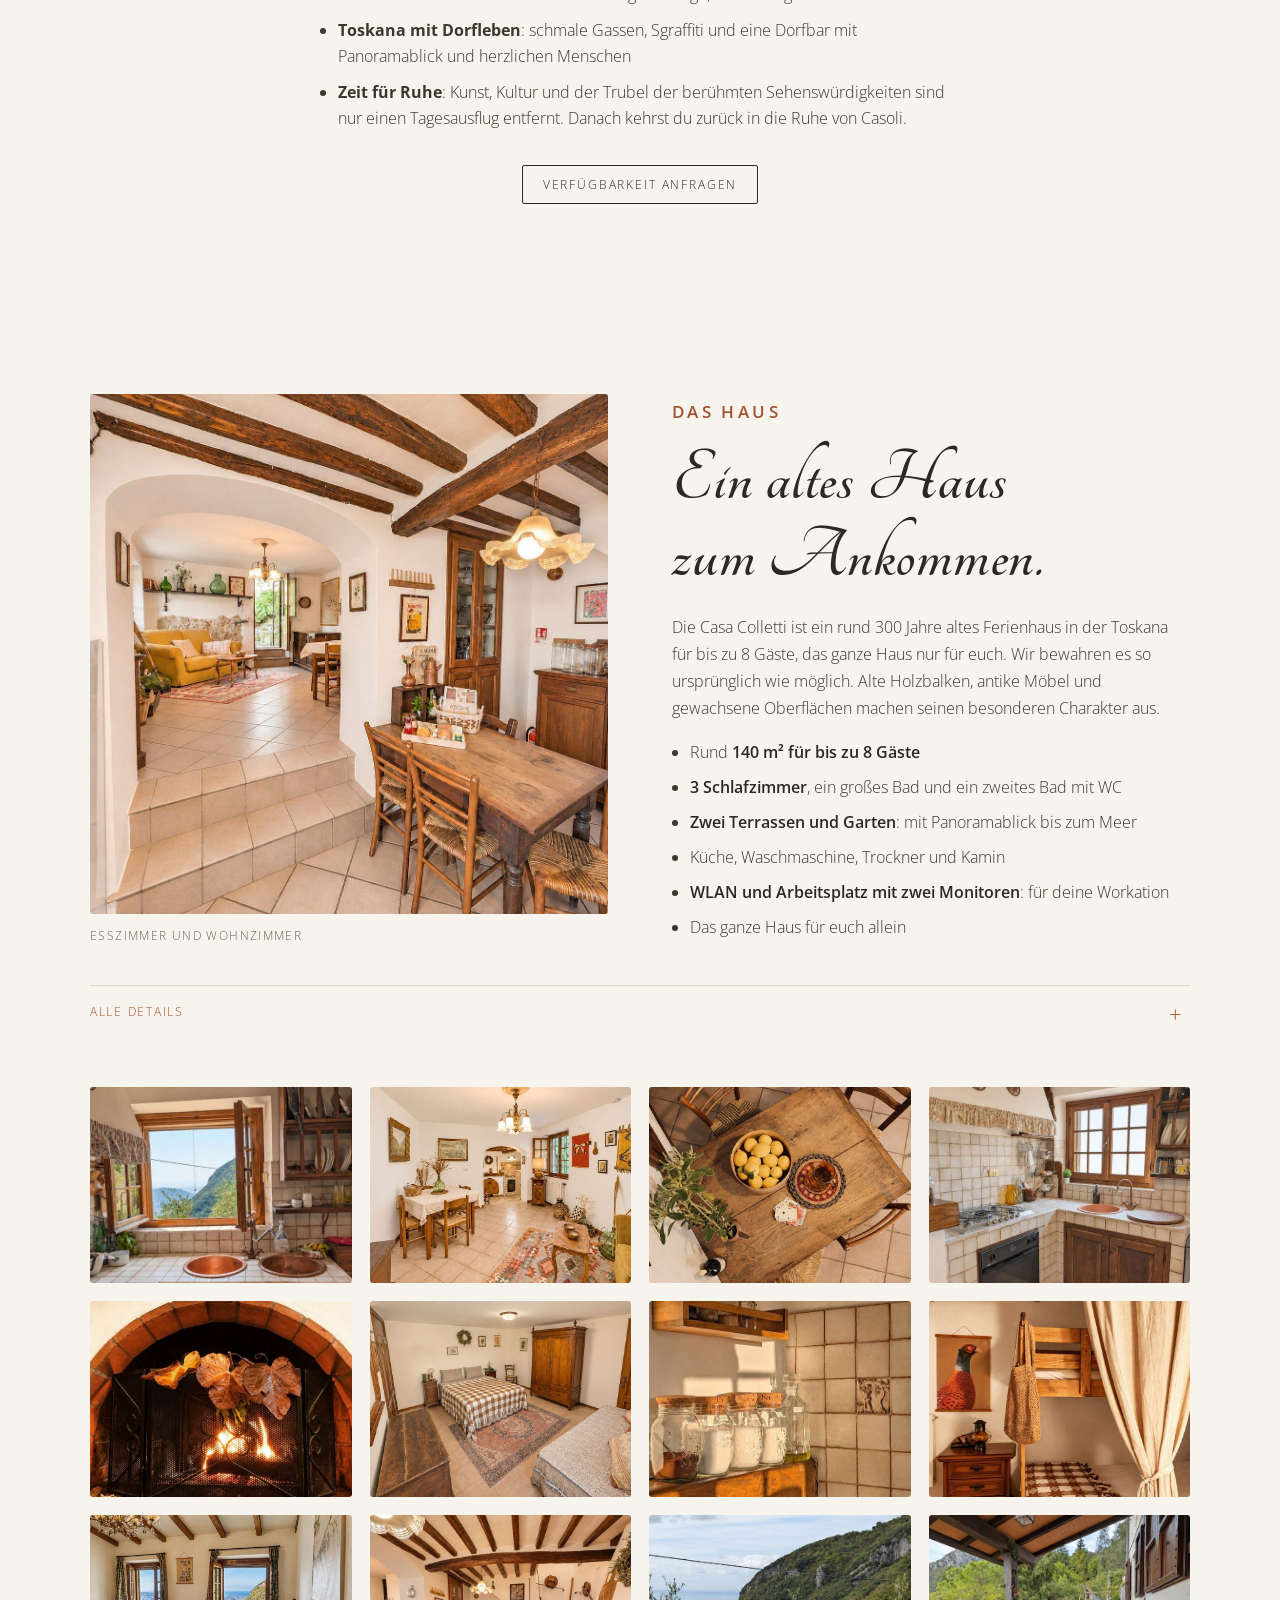
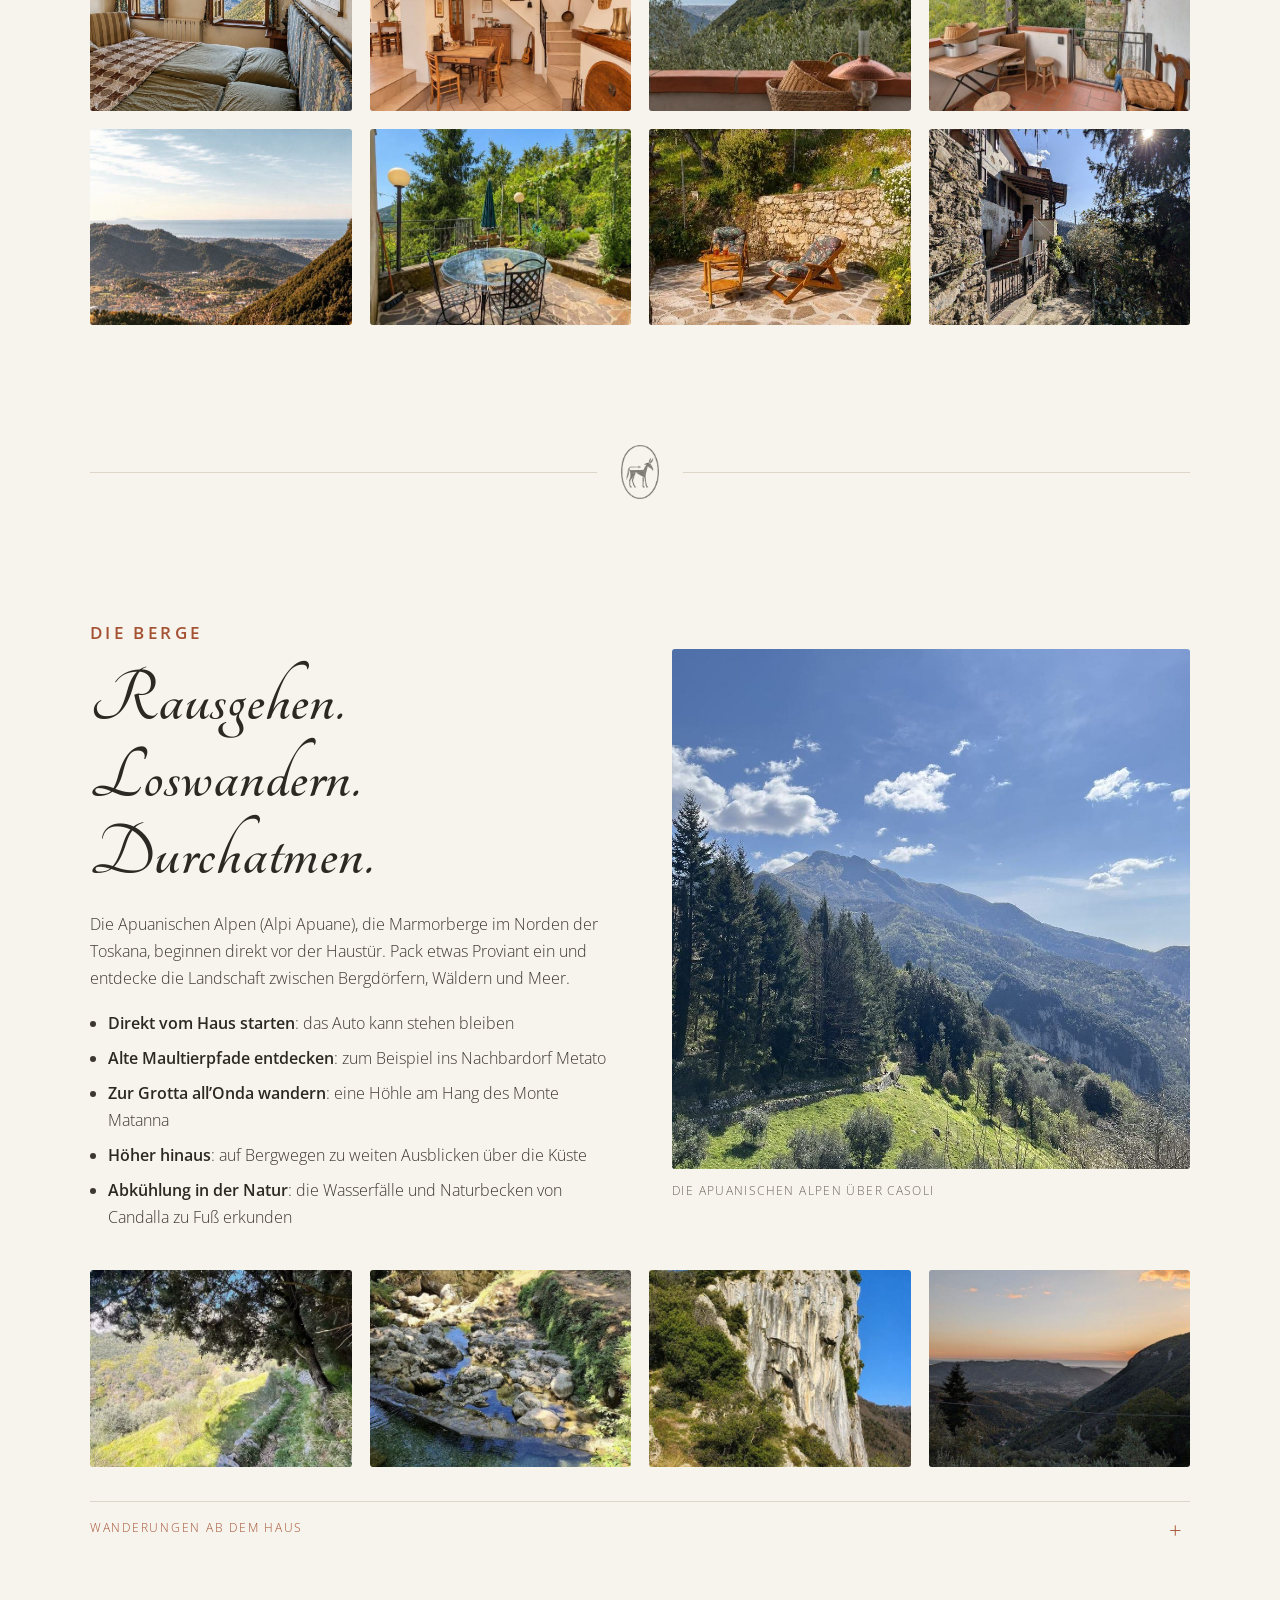
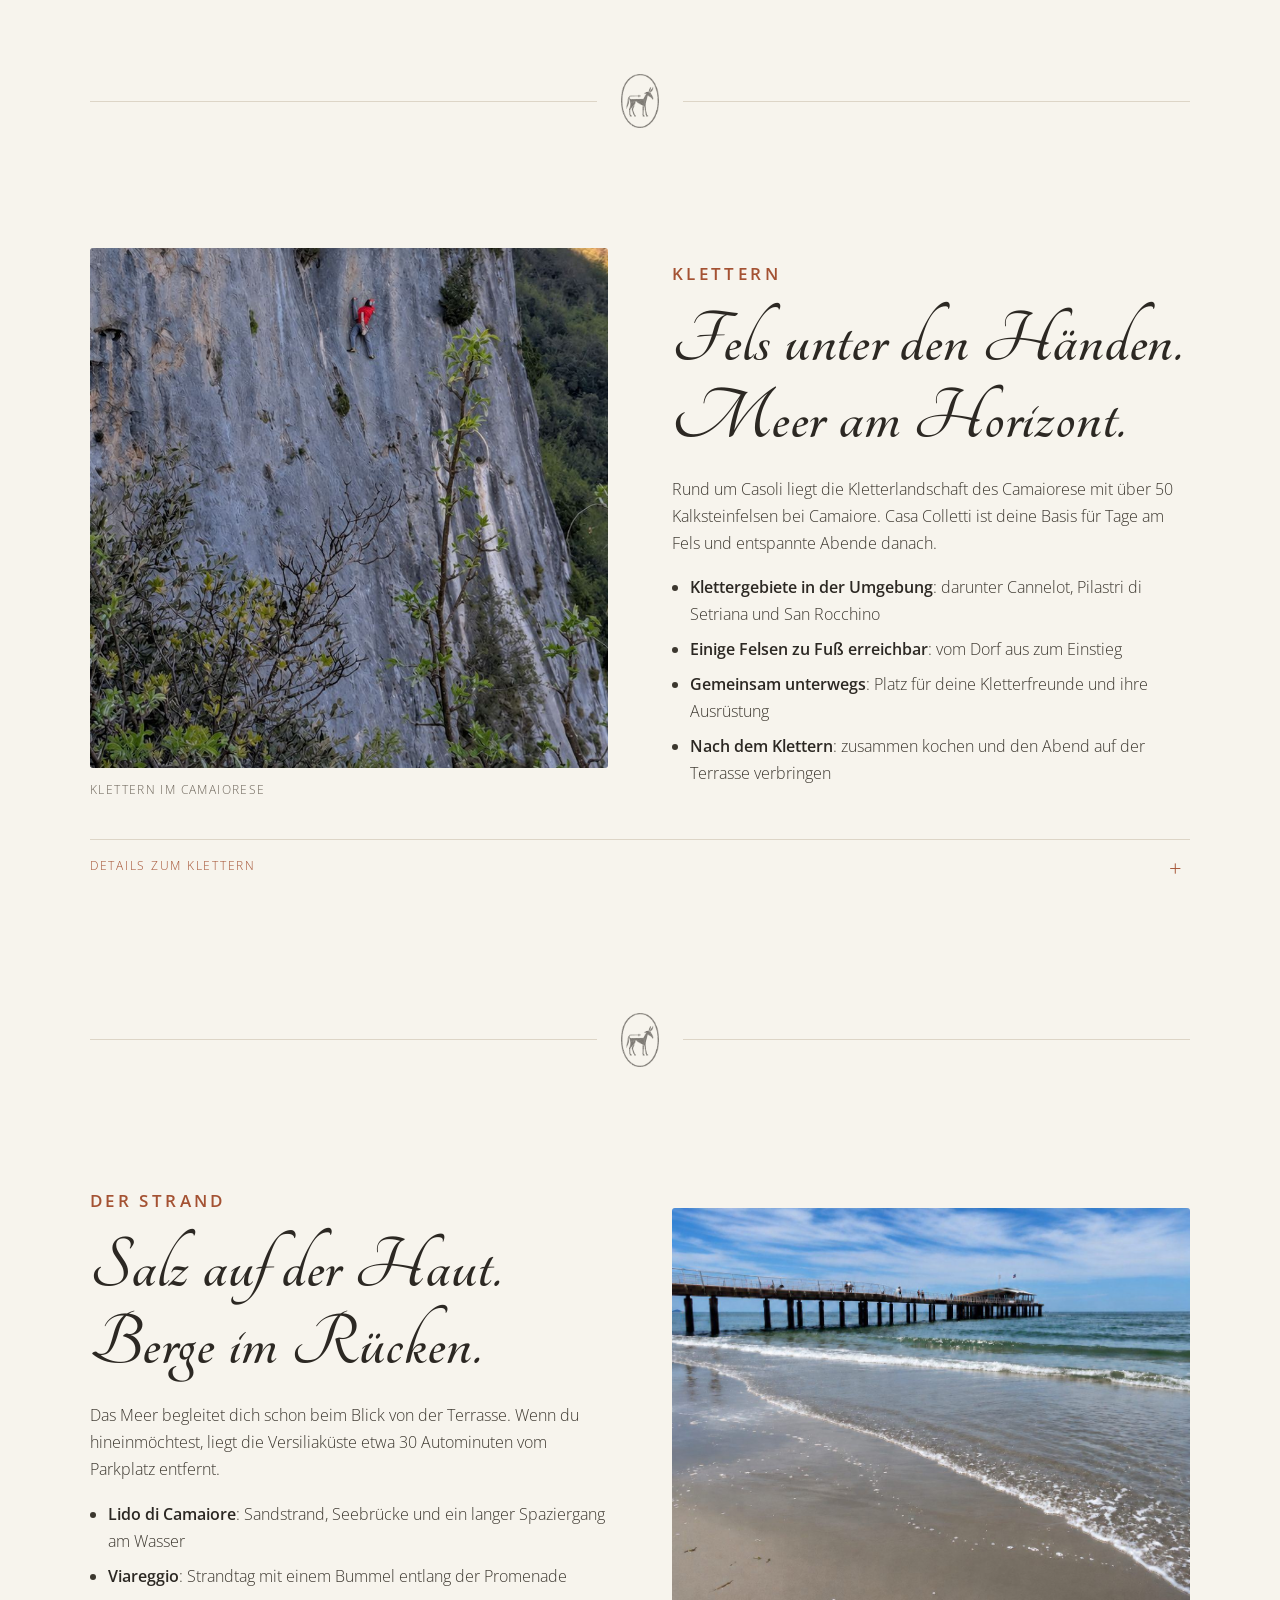
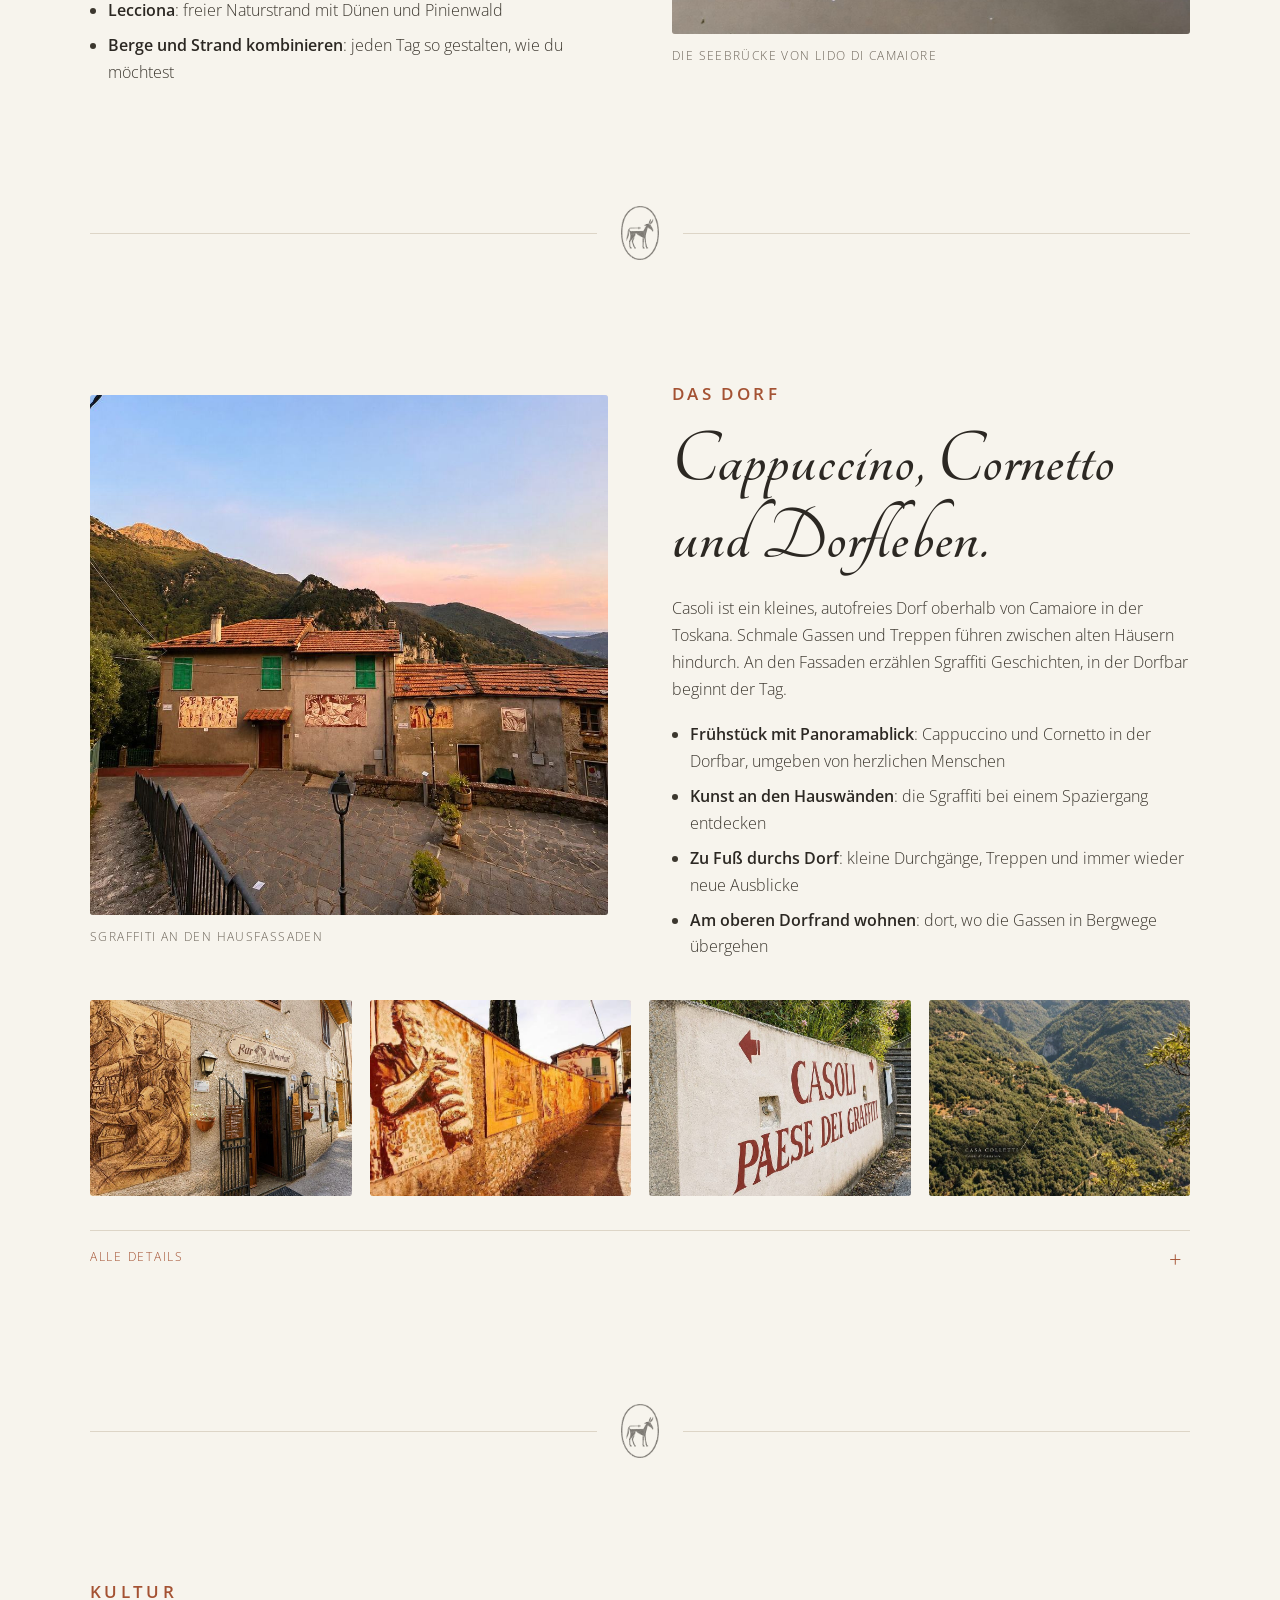
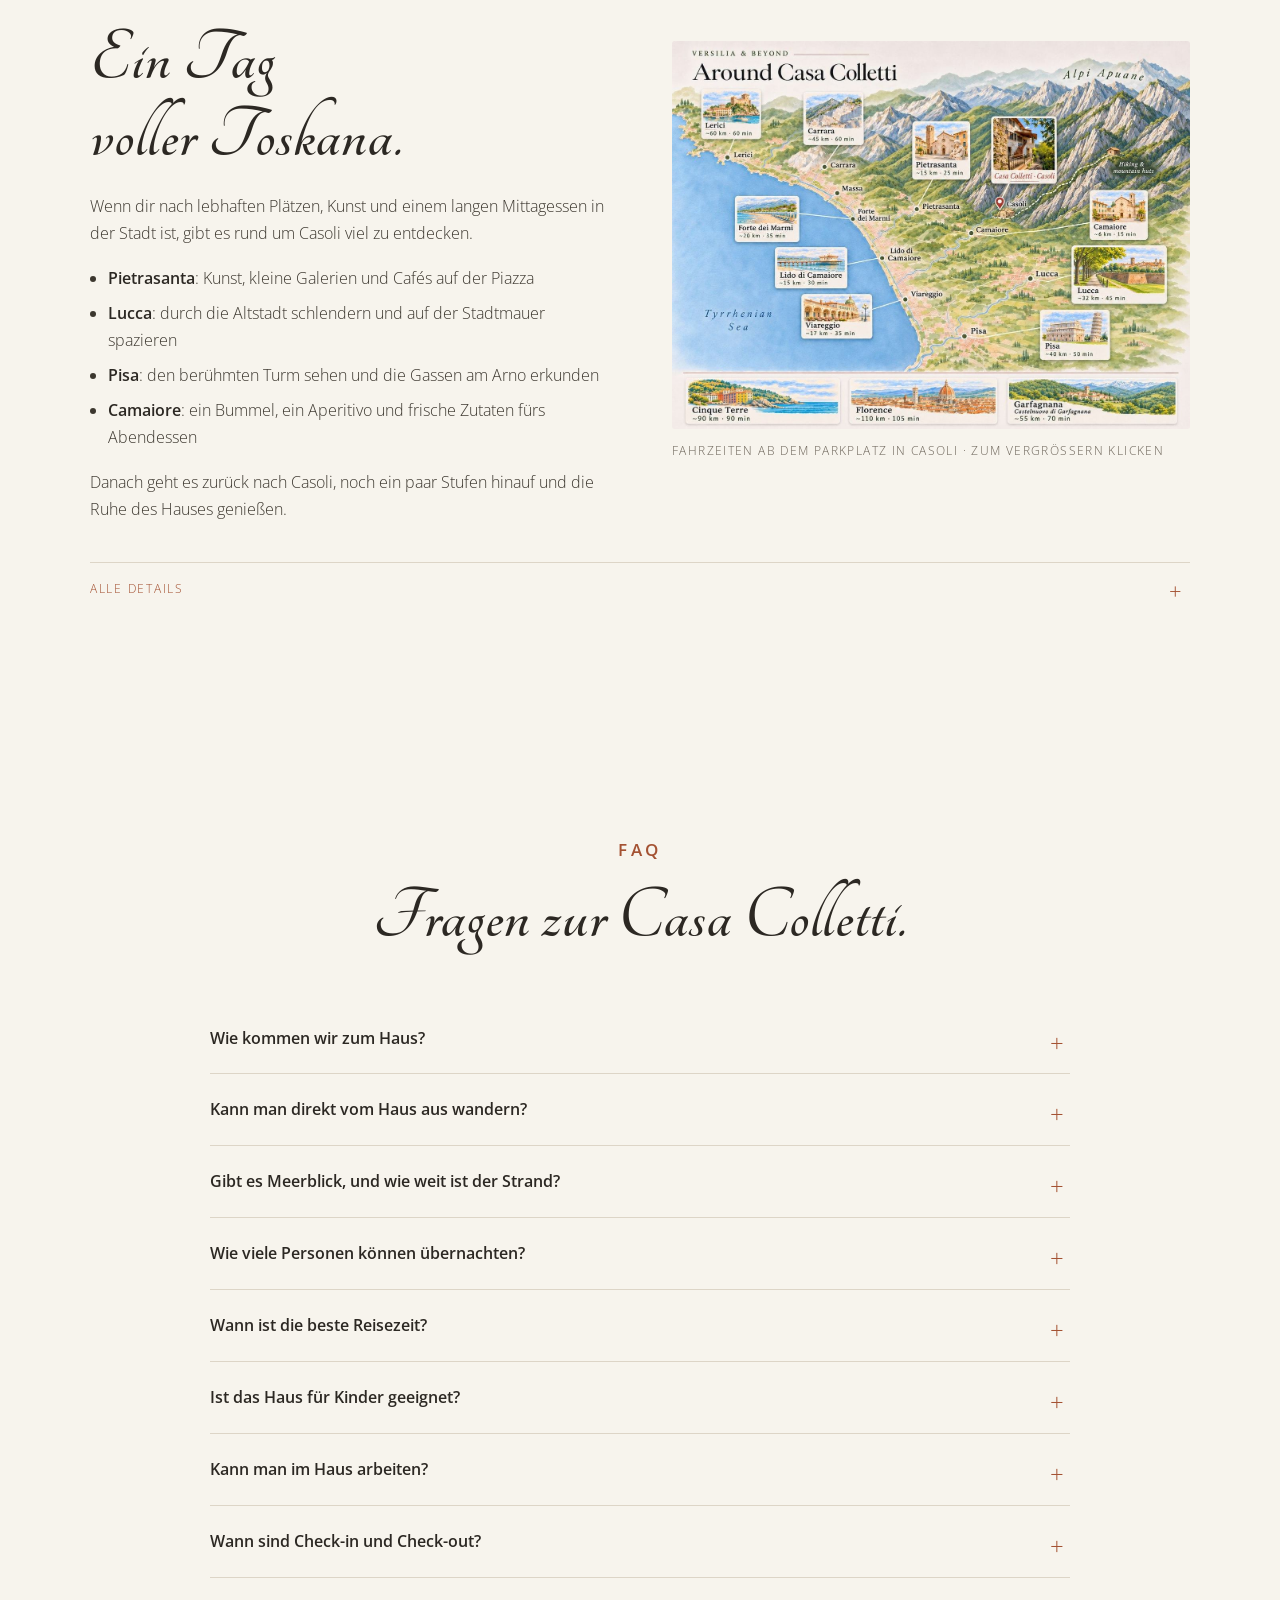
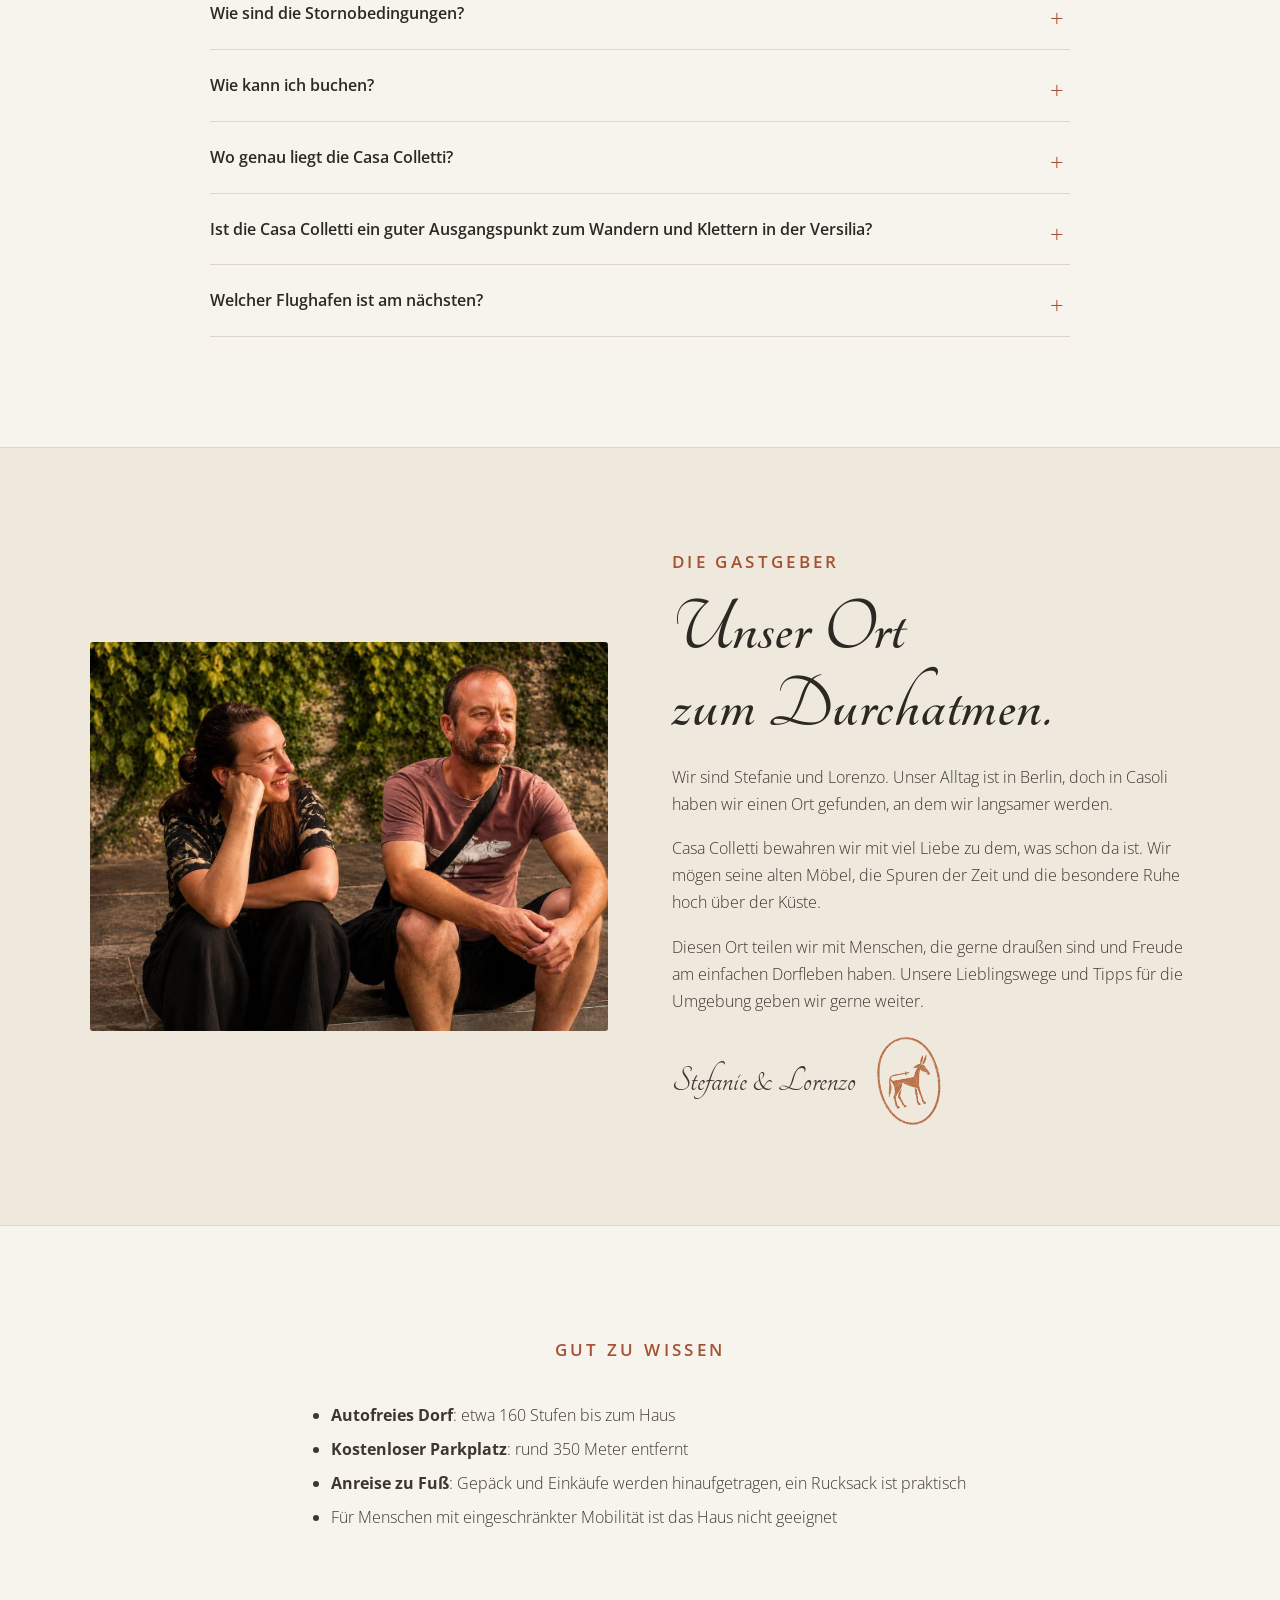
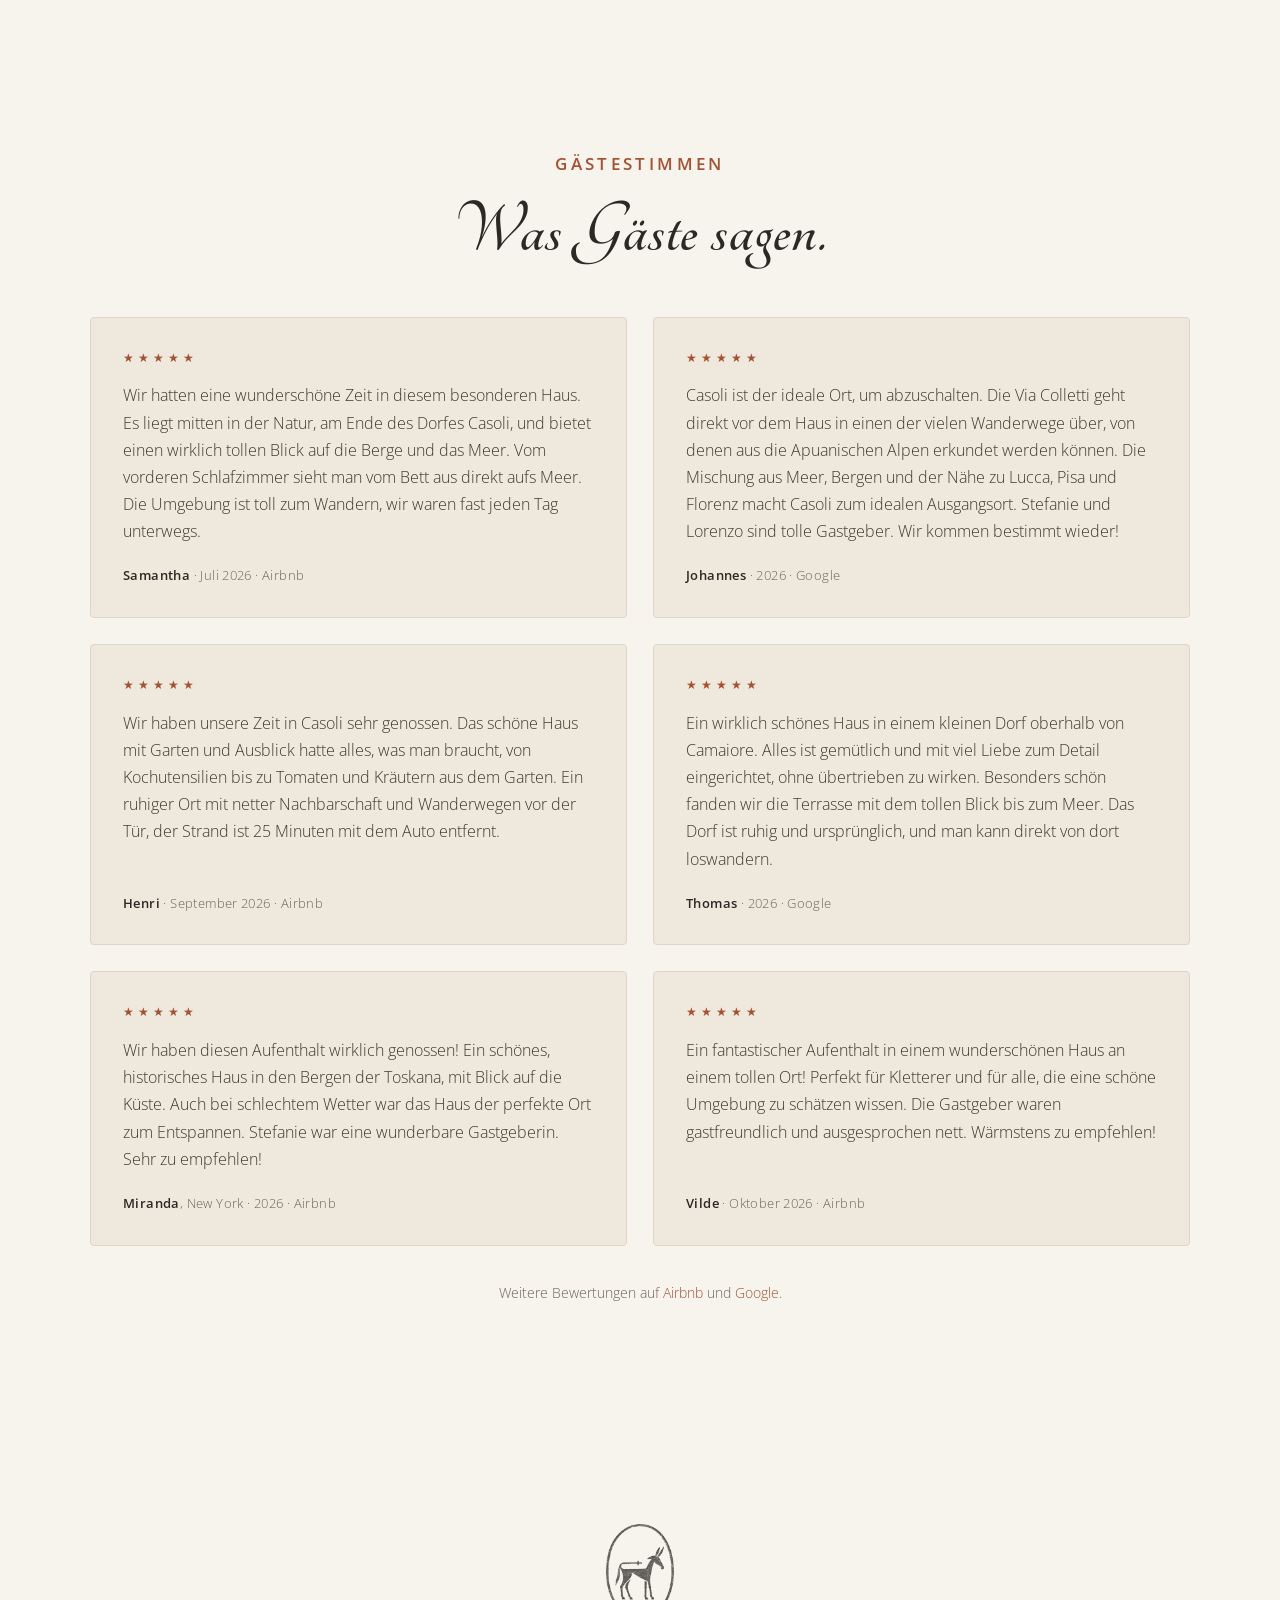
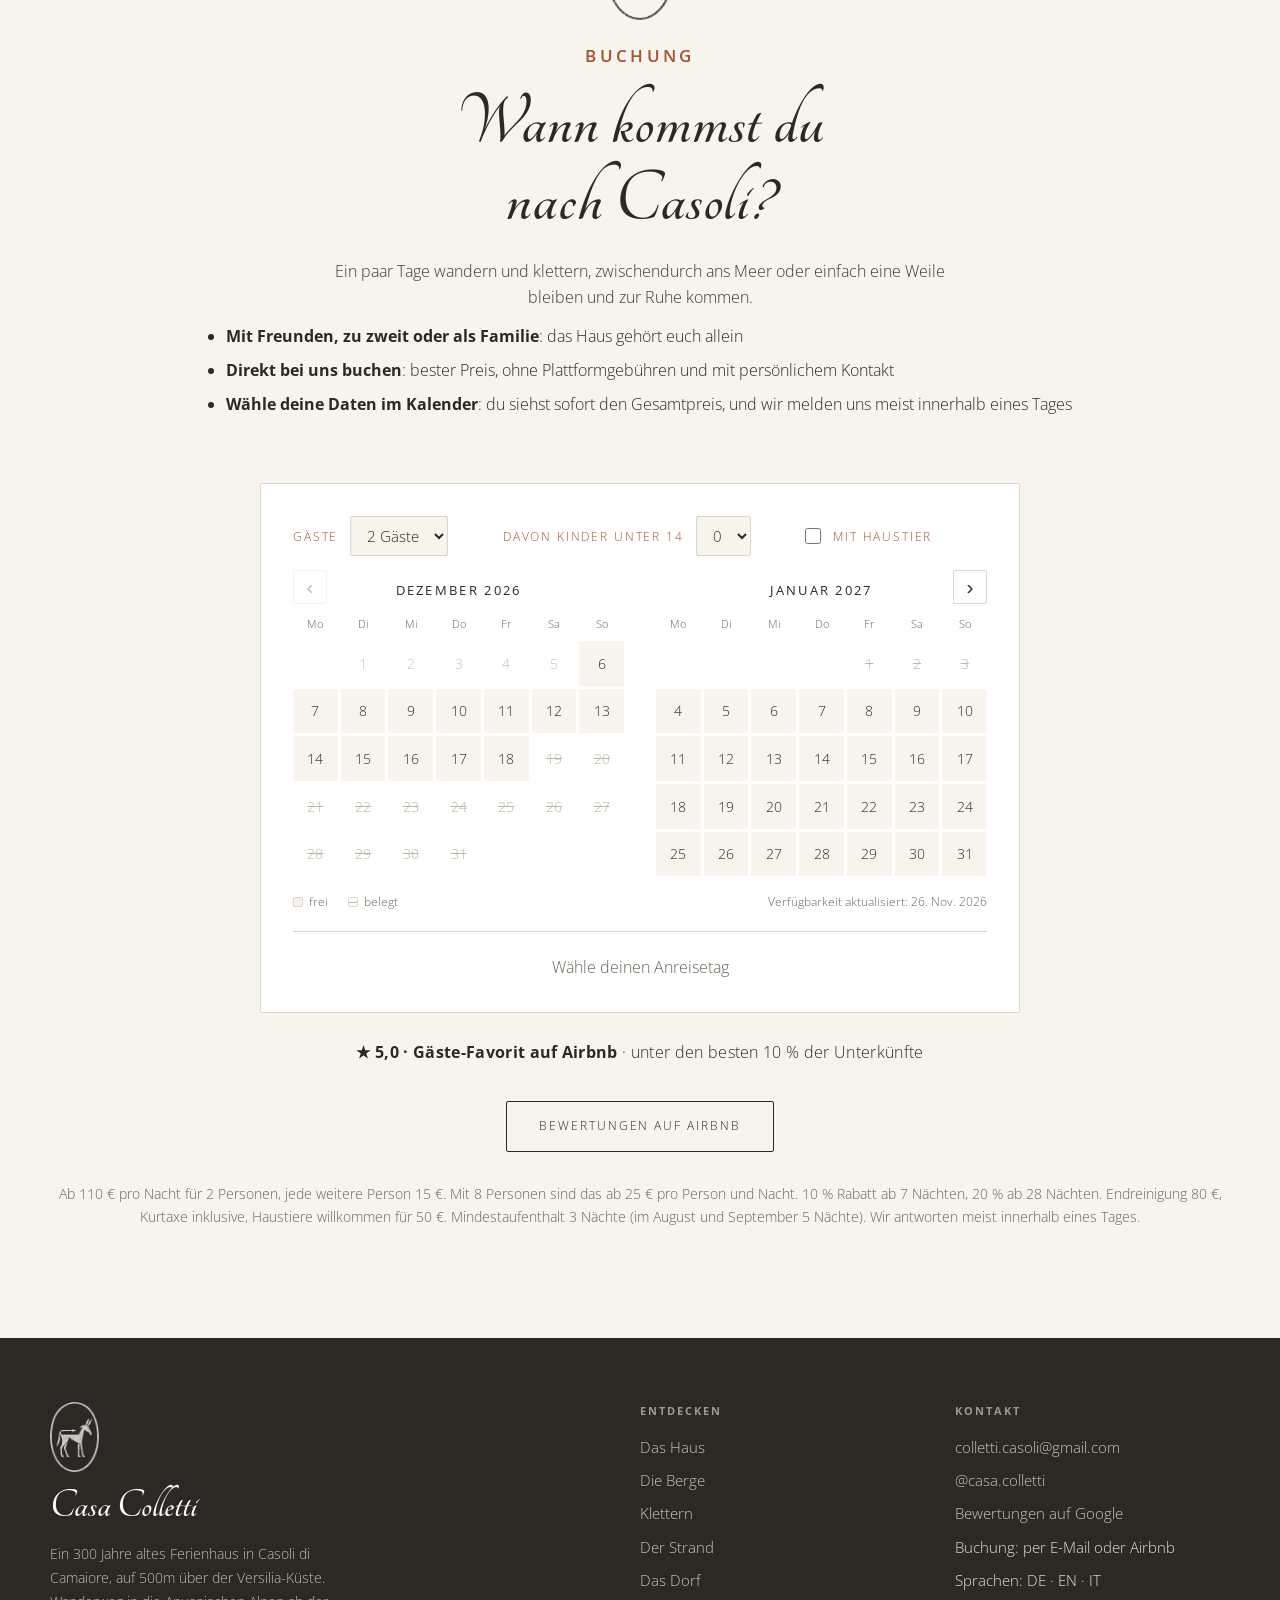
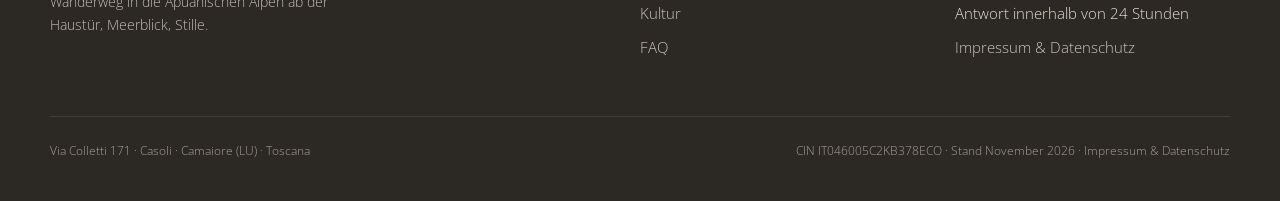
==== commit 0414a094: "Add files via upload" ====
--- a/de.html
+++ b/de.html
@@ -207,7 +207,7 @@
    "name": "Wie viele Personen können übernachten?",
    "acceptedAnswer": {
     "@type": "Answer",
-    "text": "Bis zu 8 Gäste: drei Schlafzimmer mit acht Betten, 140m² auf zwei Etagen, ein Bad mit Dusche und Badewanne plus ein separates WC. Das ganze Haus, beide Terrassen und der Garten sind nur für euch."
+    "text": "Bis zu 8 Gäste: drei Schlafzimmer mit acht Betten, 140m² auf zwei Etagen, ein Bad mit Dusche, Badewanne, WC und Bidet plus ein zweites Bad mit WC, Bidet und Waschbecken. Das ganze Haus, beide Terrassen und der Garten sind nur für euch."
    }
   },
   {
@@ -255,7 +255,7 @@
    "name": "Wie kann ich buchen?",
    "acceptedAnswer": {
     "@type": "Answer",
-    "text": "Schreibt uns einfach an colletti.casoli@gmail.com mit euren Wunschdaten, oder bucht über Airbnb. Der Mindestaufenthalt beträgt 3 Nächte. Wir antworten in der Regel innerhalb eines Tages."
+    "text": "Wählt eure Daten im Buchungskalender oben: Ihr seht sofort den Gesamtpreis und könnt uns direkt eure Anfrage schicken. Wir antworten in der Regel innerhalb eines Tages. Ihr könnt uns auch an colletti.casoli@gmail.com schreiben. Der Mindestaufenthalt beträgt 3 Nächte, im August und September 5 Nächte."
    }
   },
   {
@@ -684,7 +684,7 @@
       <p>Die Casa Colletti ist ein rund 300 Jahre altes Ferienhaus in der Toskana für bis zu 8 Gäste, das ganze Haus nur für euch. Wir bewahren es so ursprünglich wie möglich. Alte Holzbalken, antike Möbel und gewachsene Oberflächen machen seinen besonderen Charakter aus.</p>
       <ul>
         <li>Rund <strong>140 m² für bis zu 8 Gäste</strong></li>
-        <li><strong>3 Schlafzimmer</strong>, ein Bad und ein separates WC</li>
+        <li><strong>3 Schlafzimmer</strong>, ein großes Bad und ein zweites Bad mit WC</li>
         <li><strong>Zwei Terrassen und Garten</strong>: mit Panoramablick bis zum Meer</li>
         <li>Küche, Waschmaschine, Trockner und Kamin</li>
         <li><strong>WLAN und Arbeitsplatz mit zwei Monitoren</strong>: für deine Workation</li>
@@ -701,7 +701,7 @@
     <div class="row"><span class="sk">Größe</span><span class="sv">140 m²</span></div>
     <div class="row"><span class="sk">Etagen</span><span class="sv">2</span></div>
     <div class="row"><span class="sk">Schlafzimmer</span><span class="sv">3</span></div>
-    <div class="row"><span class="sk">Bäder</span><span class="sv">1,5 (1 Bad mit Dusche &amp; Badewanne, 1 separates WC mit Bidet)</span></div>
+    <div class="row"><span class="sk">Bäder</span><span class="sv">1,5 (1 Bad mit Dusche, Badewanne, WC &amp; Bidet, 1 Bad mit WC, Bidet &amp; Waschbecken)</span></div>
     <div class="row"><span class="sk">Betten</span><span class="sv">8 Betten / max. 8 Gäste</span></div>
     <div class="row"><span class="sk">Küche</span><span class="sv">Gasherd, Spülmaschine, ausziehbarer Esstisch</span></div>
     <div class="row"><span class="sk">Heizung</span><span class="sv">Kamin + Gastherme, Heizkörper in jedem Zimmer</span></div>
@@ -927,13 +927,13 @@
     <details class="q"><summary>Wie kommen wir zum Haus?</summary><div class="a">Die Casa Colletti liegt im autofreien Herzen von Casoli, und genau das macht einen großen Teil ihres Charmes aus. Ihr parkt kostenlos etwa 350m unterhalb des Hauses und geht dann rund 160 Stufen hinauf, etwa 10 Minuten. Gepäck und Einkäufe werden von Hand hochgetragen, deshalb ist ein Rucksack praktischer als ein großer Koffer. Wegen der Stufen ist das Haus für Gäste mit eingeschränkter Mobilität leider nicht geeignet.</div></details>
     <details class="q"><summary>Kann man direkt vom Haus aus wandern?</summary><div class="a">Ja! Ein Wanderweg beginnt direkt an der Haustür und führt euch in den Naturpark der Apuanischen Alpen. Das Auto kann den ganzen Tag stehen bleiben.</div></details>
     <details class="q"><summary>Gibt es Meerblick, und wie weit ist der Strand?</summary><div class="a">Ja, von der Terrasse blickt ihr über die Versilia-Küste bis zum Meer. Nach Lido di Camaiore sind es etwa 30 Minuten mit dem Auto, nach Forte dei Marmi und Viareggio etwa 35 Minuten.</div></details>
-    <details class="q"><summary>Wie viele Personen können übernachten?</summary><div class="a">Bis zu 8 Gäste: drei Schlafzimmer mit acht Betten, 140m² auf zwei Etagen, ein Bad mit Dusche und Badewanne plus ein separates WC. Das ganze Haus, beide Terrassen und der Garten sind nur für euch.</div></details>
+    <details class="q"><summary>Wie viele Personen können übernachten?</summary><div class="a">Bis zu 8 Gäste: drei Schlafzimmer mit acht Betten, 140m² auf zwei Etagen, ein Bad mit Dusche, Badewanne, WC und Bidet plus ein zweites Bad mit WC, Bidet und Waschbecken. Das ganze Haus, beide Terrassen und der Garten sind nur für euch.</div></details>
     <details class="q"><summary>Wann ist die beste Reisezeit?</summary><div class="a">Die Casa Colletti ist zu jeder Jahreszeit schön. Frühling (April bis Anfang Juni) und Herbst (September und Oktober) sind perfekt zum Wandern, mit milden Tagen und klarer Sicht. Im Sommer lockt der Strand, und im Winter macht der Kamin das Haus gemütlich.</div></details>
     <details class="q"><summary>Ist das Haus für Kinder geeignet?</summary><div class="a">Kinder sind herzlich willkommen! Wenn sie die 160 Stufen selbst schaffen, werden sie das Dorf und die Wanderwege lieben. Ein Kinderwagen lässt sich nicht bis zum Haus bringen, eine Babytrage ist deshalb die bessere Wahl. Es gibt keinen Pool, aber die Naturpools im Candalla-Tal sind im Sommer eine wunderbare Alternative.</div></details>
     <details class="q"><summary>Kann man im Haus arbeiten?</summary><div class="a">Ja. Das WLAN ist zuverlässig, und es gibt einen Arbeitsplatz mit zwei Monitoren. Morgens arbeiten, nachmittags in die Berge.</div></details>
     <details class="q"><summary>Wann sind Check-in und Check-out?</summary><div class="a">Check-in ab 14:00 Uhr, Check-out bis 12:00 Uhr. Alle Details zur Ankunft schicken wir euch nach der Buchung. Wenn ihr früher ankommen oder später abreisen möchtet, fragt einfach, wir machen es möglich, wenn es geht.</div></details>
     <details class="q"><summary>Wie sind die Stornobedingungen?</summary><div class="a">Pläne können sich ändern, das wissen wir. Bei einer Stornierung 14 Tage oder mehr vor Anreise bekommt ihr den vollen Betrag zurück. Zwischen 14 und 7 Tagen vor Anreise berechnen wir 30% der Buchung. Stornierungen weniger als 7 Tage vor Anreise können nicht erstattet werden.</div></details>
-    <details class="q"><summary>Wie kann ich buchen?</summary><div class="a">Schreibt uns einfach an <a href="mailto:colletti.casoli@gmail.com">colletti.casoli@gmail.com</a> mit euren Wunschdaten, oder bucht über Airbnb. Der Mindestaufenthalt beträgt 3 Nächte. Wir antworten in der Regel innerhalb eines Tages.</div></details>
+    <details class="q"><summary>Wie kann ich buchen?</summary><div class="a">Wählt eure Daten im Buchungskalender oben: Ihr seht sofort den Gesamtpreis und könnt uns direkt eure Anfrage schicken. Wir antworten in der Regel innerhalb eines Tages. Ihr könnt uns auch an <a href="mailto:colletti.casoli@gmail.com">colletti.casoli@gmail.com</a> schreiben. Der Mindestaufenthalt beträgt 3 Nächte, im August und September 5 Nächte.</div></details>
     <details class="q"><summary>Wo genau liegt die Casa Colletti?</summary><div class="a">Die Casa Colletti ist ein Ferienhaus in Casoli, einem Bergdorf in der Gemeinde Camaiore (Provinz Lucca, Toskana), auf 500m über der Versilia-Küste. Zum Strand in Lido di Camaiore sind es etwa 30 Minuten mit dem Auto, nach Lucca etwa 45 Minuten und nach Pisa etwa 50 Minuten.</div></details>
     <details class="q"><summary>Ist die Casa Colletti ein guter Ausgangspunkt zum Wandern und Klettern in der Versilia?</summary><div class="a">Ja. Wanderwege in die Apuanischen Alpen beginnen direkt an der Haustür, und das Haus liegt mitten im Klettergebiet Camaiorese mit Felsen wie Cannelot, Pilastro di Setriana und San Rocchino. Einige davon sind vom Dorf aus zu Fuß erreichbar.</div></details>
     <details class="q"><summary>Welcher Flughafen ist am nächsten?</summary><div class="a">Am nächsten liegt der Flughafen Pisa, etwa 50 Minuten mit dem Auto. Der Flughafen Florenz ist etwa 1 Stunde 30 Minuten entfernt. Für Ausflüge ist ein Auto praktisch, es bleibt auf dem kostenlosen Parkplatz unterhalb des Dorfes.</div></details>
